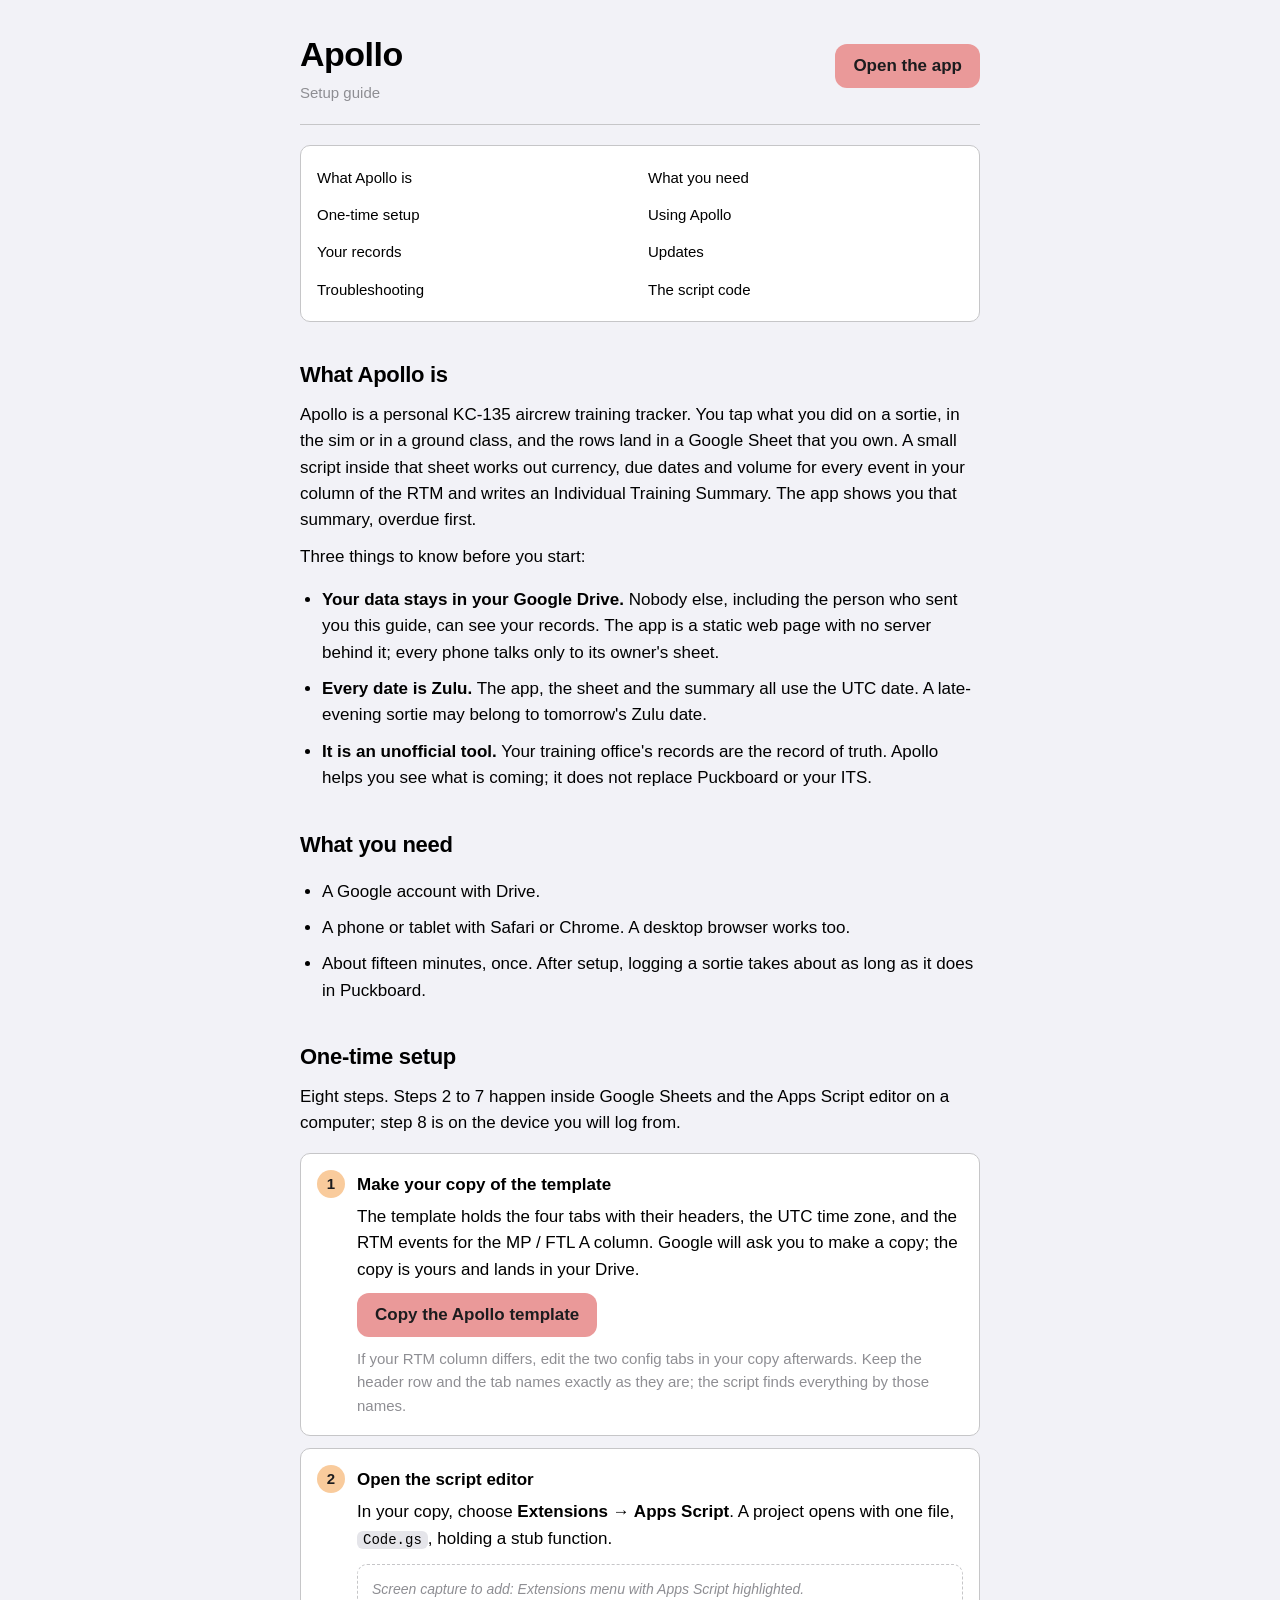
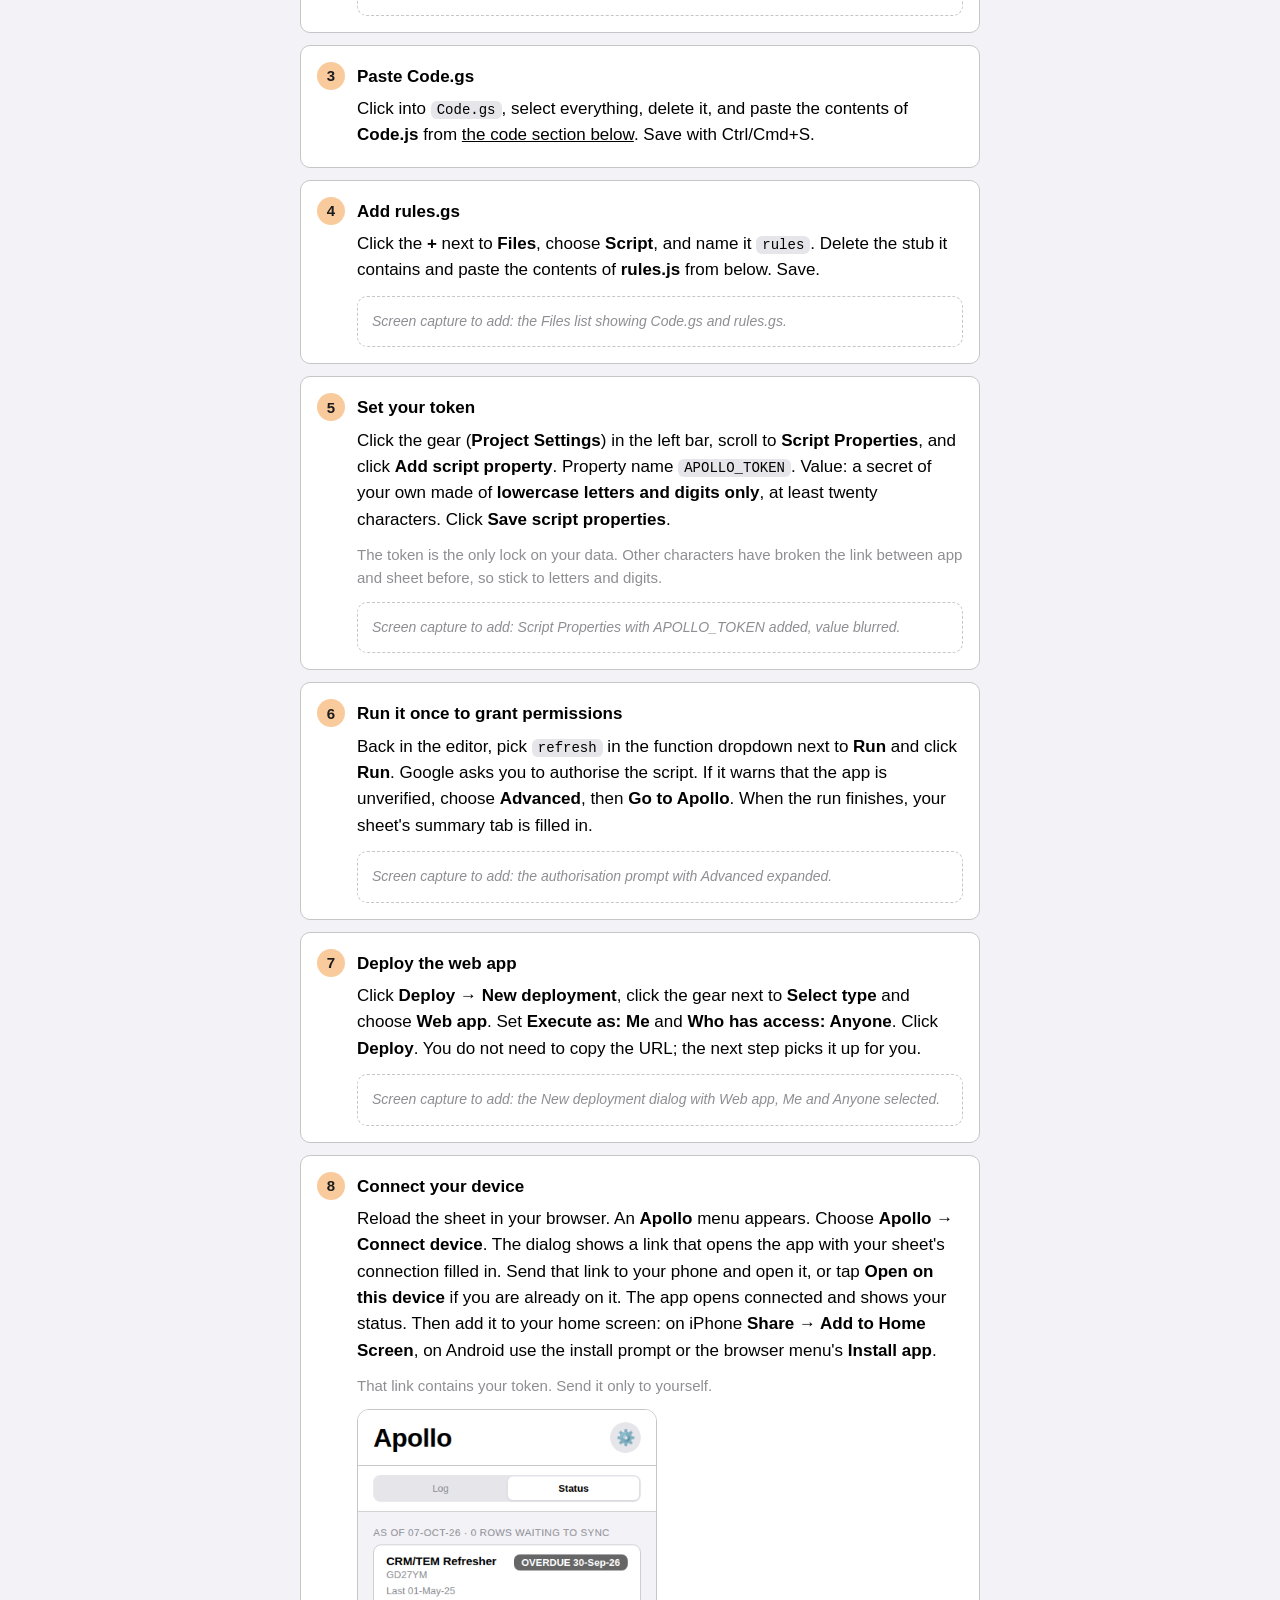
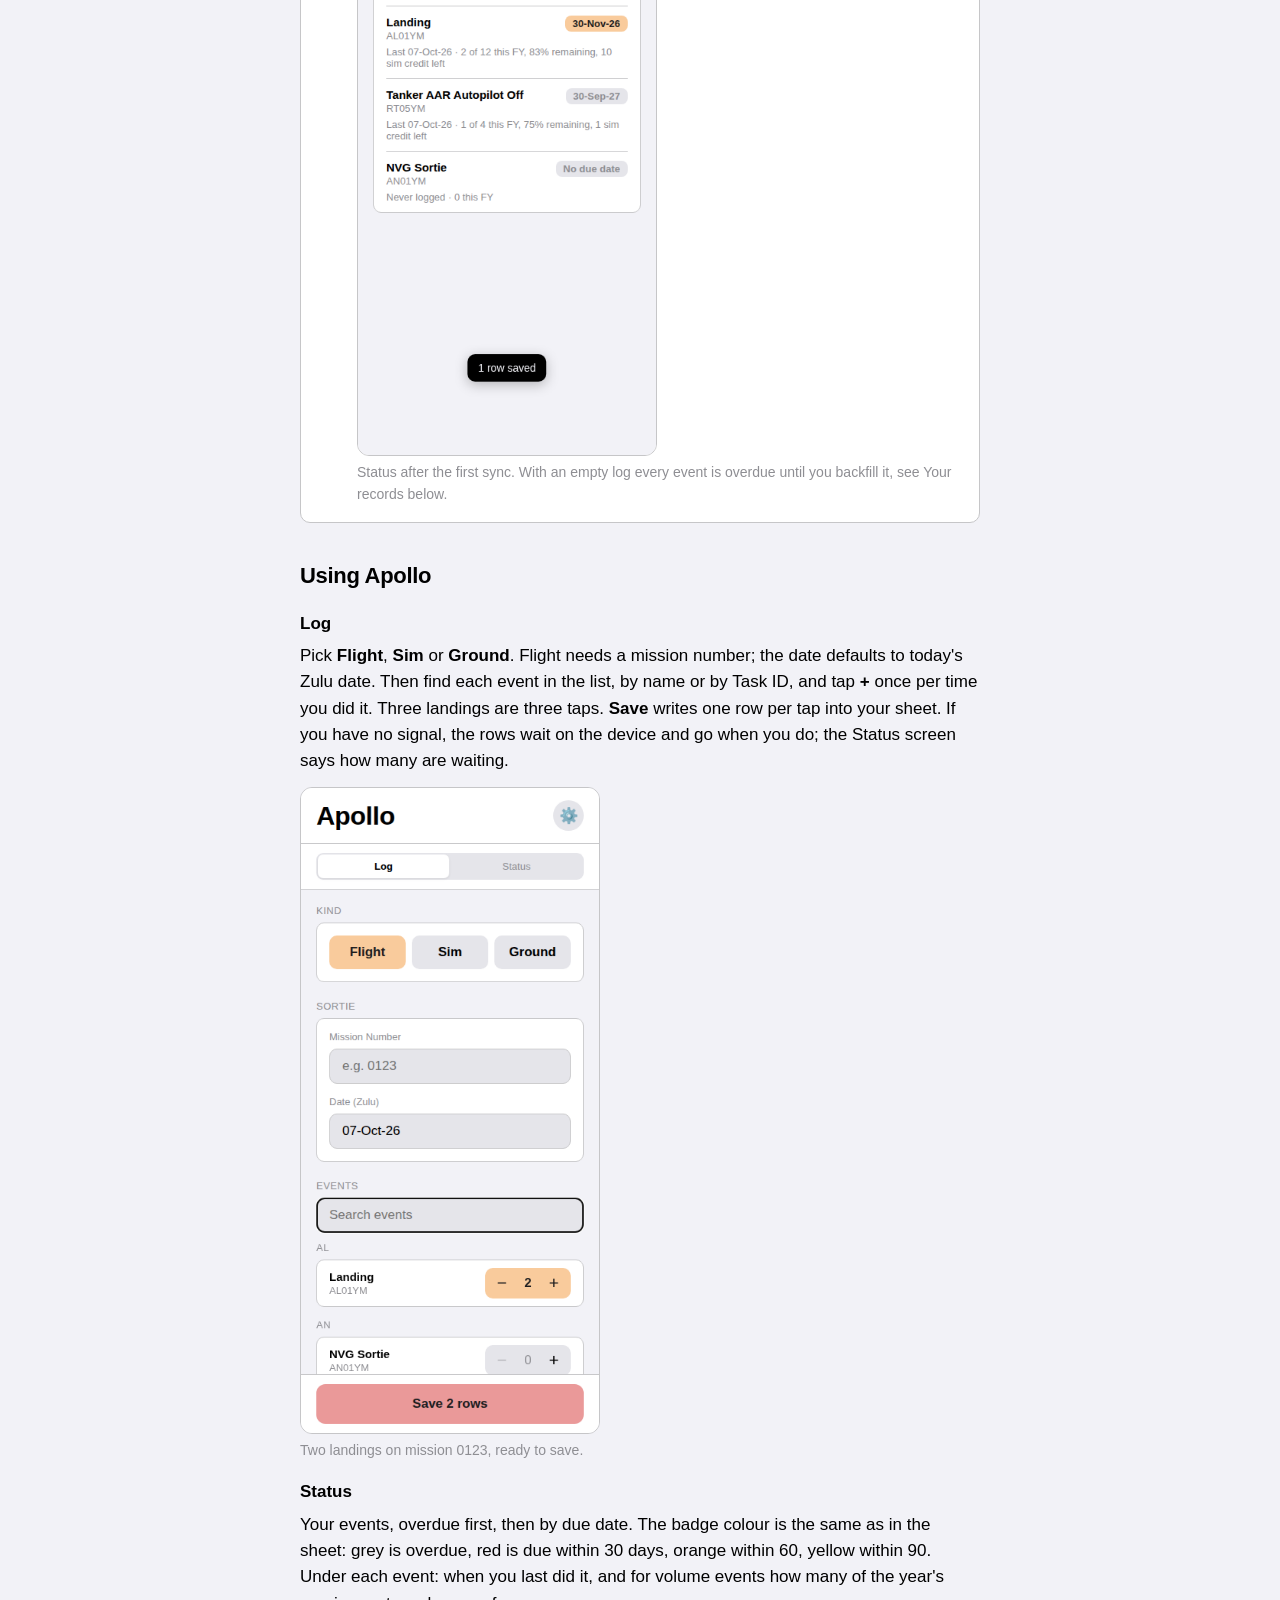
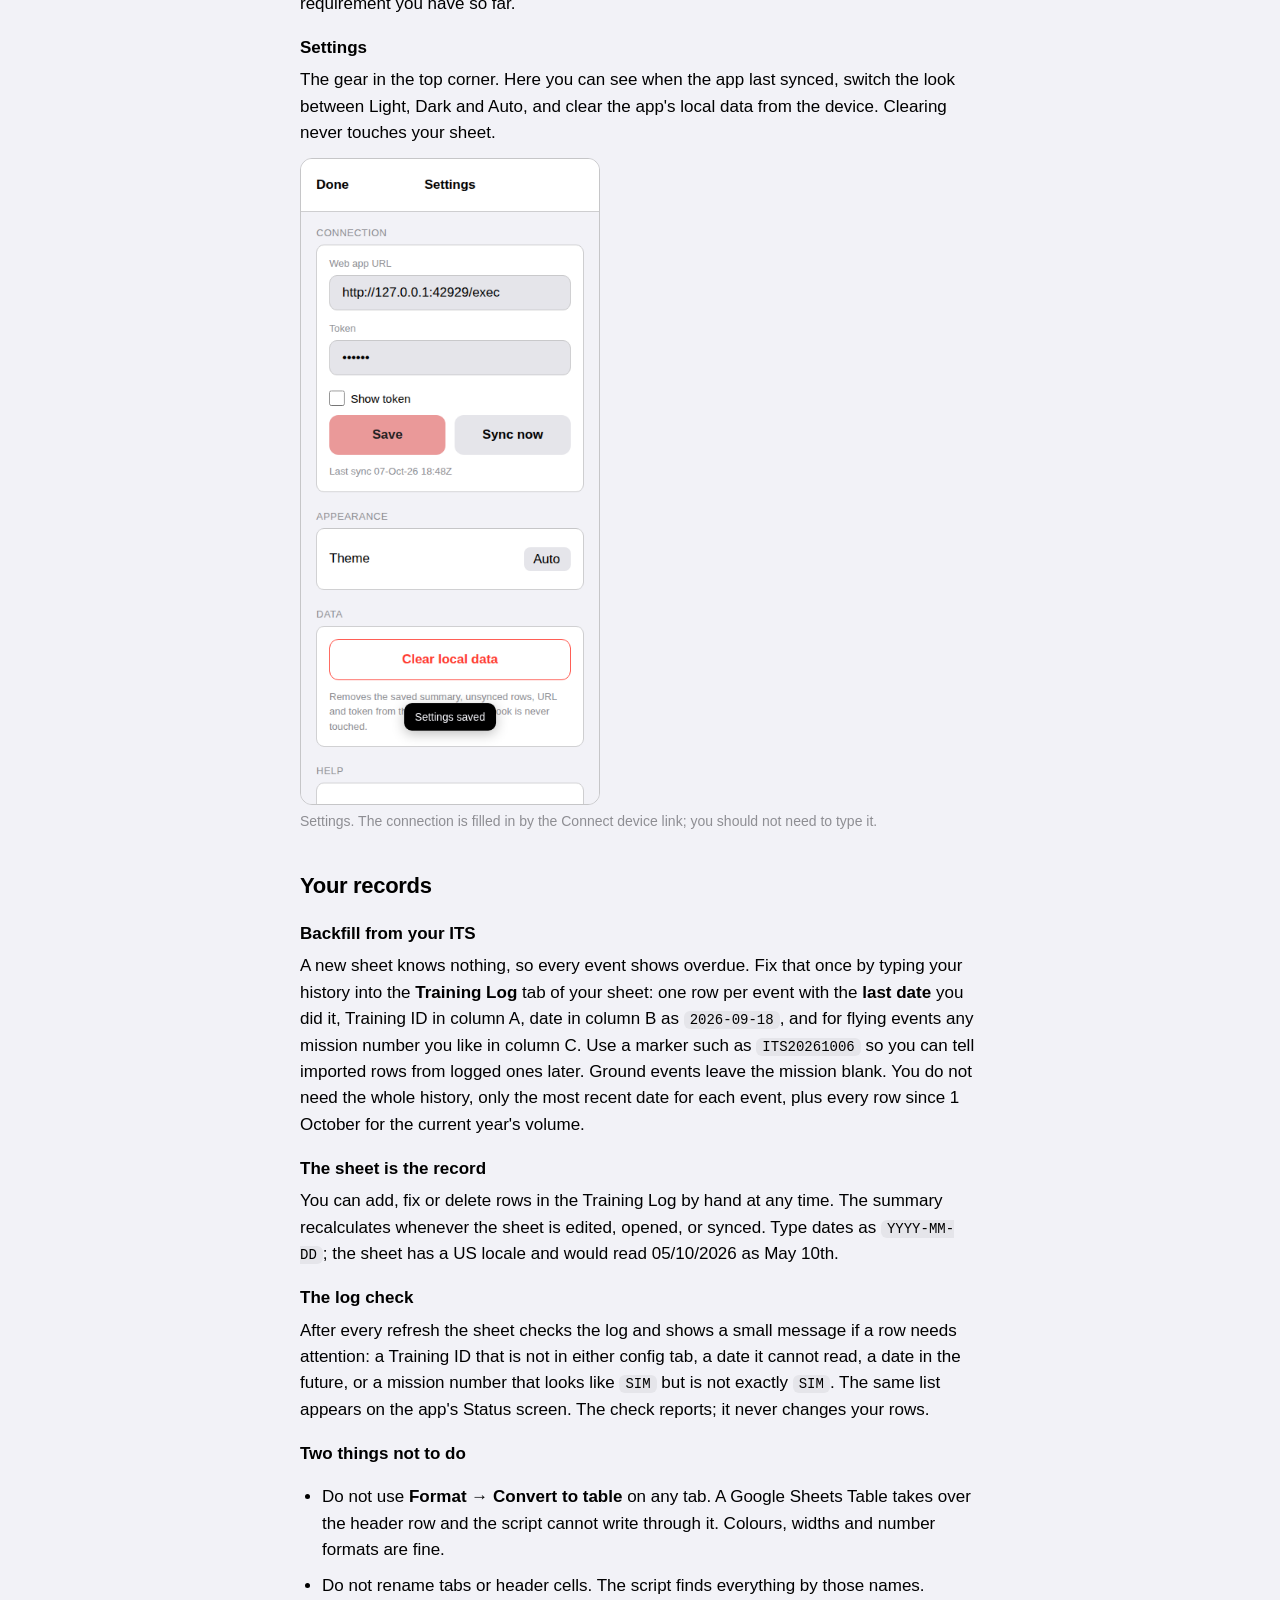
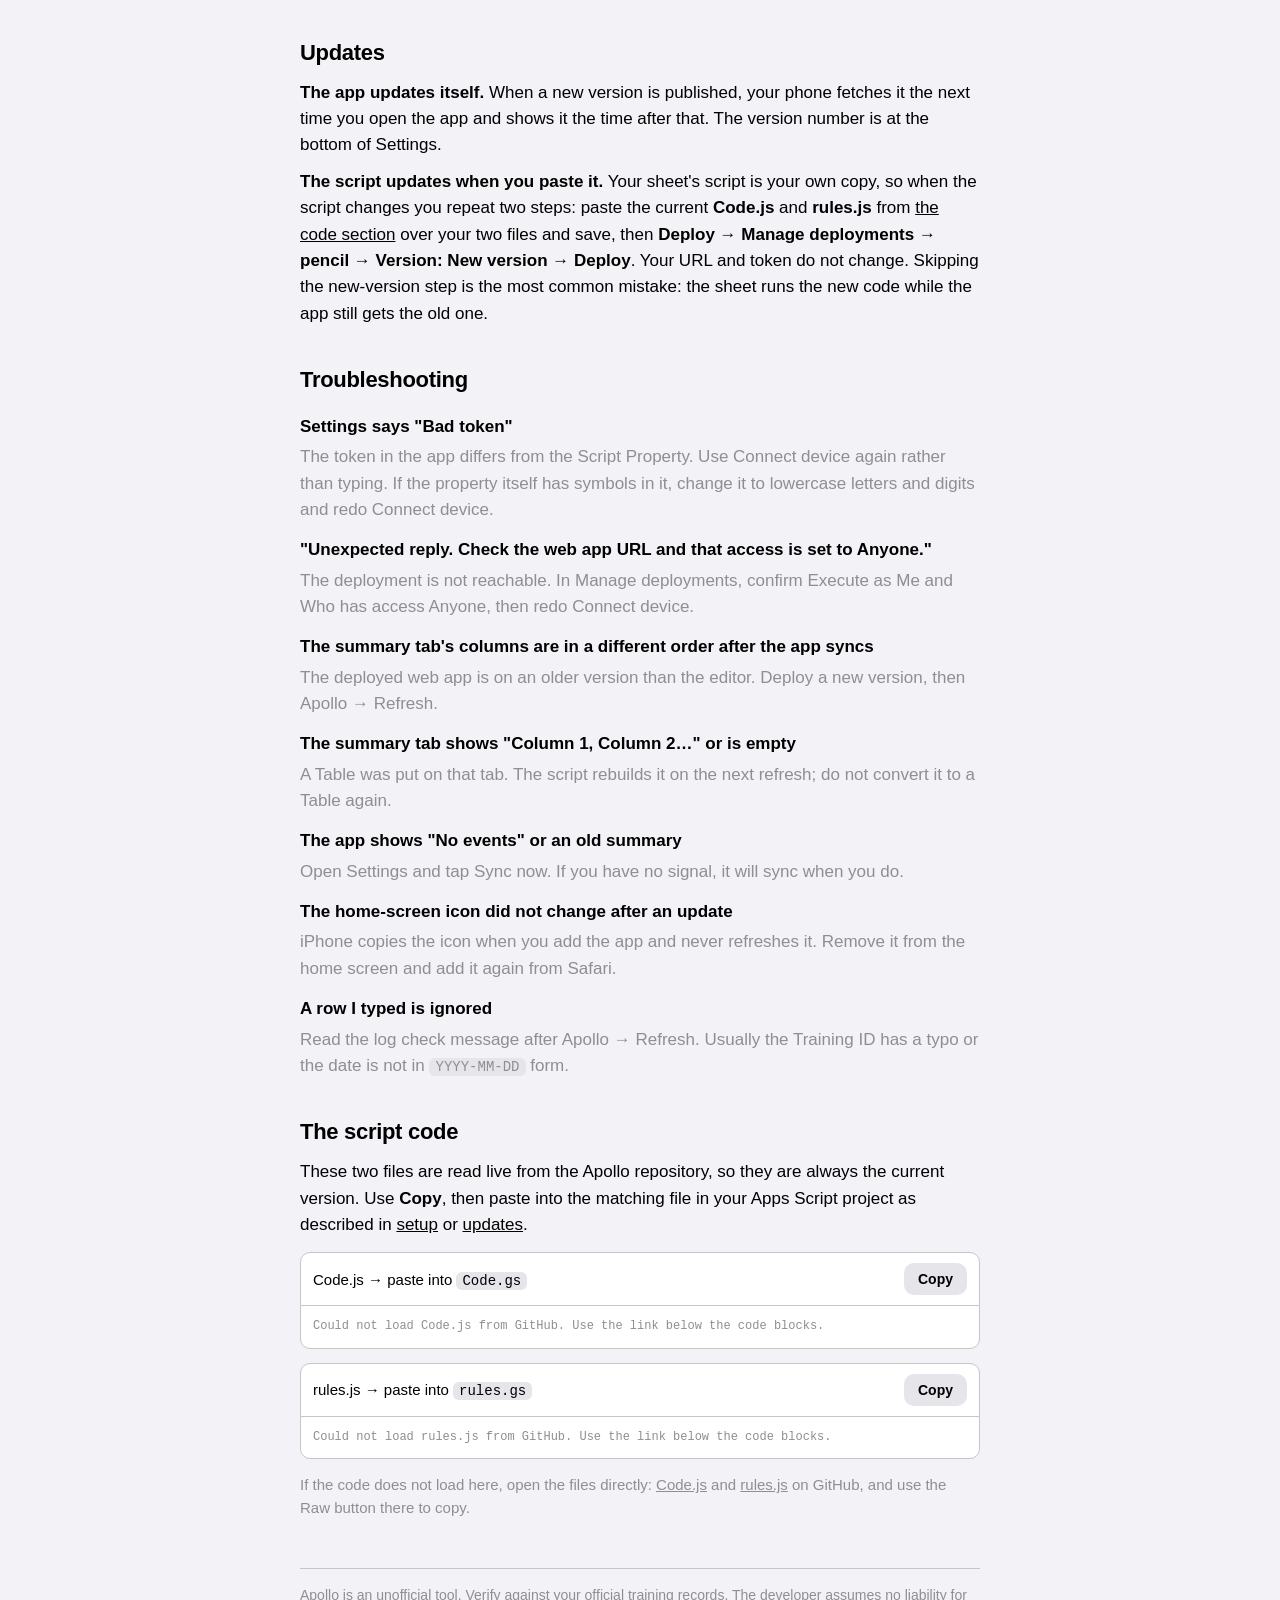
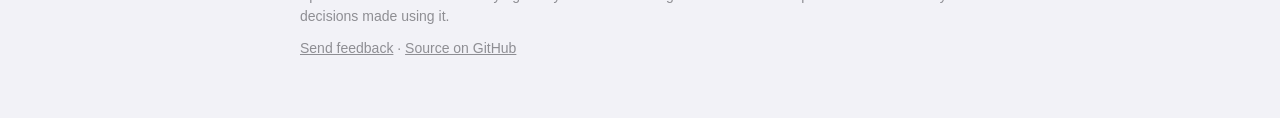
==== app/guide/index.html @ 7c903634 "Milestone 3: the setup guide, a script-free template, Connect device Sharing Apollo is one link: the" ====
<!doctype html>
<html lang="en">
<head>
<meta charset="utf-8">
<meta name="viewport" content="width=device-width, initial-scale=1, viewport-fit=cover">
<title>Apollo setup guide</title>
<meta name="theme-color" content="#ffffff">
<link rel="icon" href="../icon.svg" type="image/svg+xml">
<link rel="stylesheet" href="guide.css">
</head>
<body>
<div class="page">

<header class="top">
  <div>
    <h1>Apollo</h1>
    <p class="sub">Setup guide</p>
  </div>
  <a class="btn primary" href="../">Open the app</a>
</header>

<nav class="toc card" aria-label="Contents">
  <a href="#what">What Apollo is</a>
  <a href="#need">What you need</a>
  <a href="#setup">One-time setup</a>
  <a href="#use">Using Apollo</a>
  <a href="#records">Your records</a>
  <a href="#updates">Updates</a>
  <a href="#trouble">Troubleshooting</a>
  <a href="#code">The script code</a>
</nav>

<section id="what">
  <h2>What Apollo is</h2>
  <p>Apollo is a personal KC-135 aircrew training tracker. You tap what you did on a sortie, in the sim or in a ground class, and the rows land in a Google Sheet that you own. A small script inside that sheet works out currency, due dates and volume for every event in your column of the RTM and writes an Individual Training Summary. The app shows you that summary, overdue first.</p>
  <p>Three things to know before you start:</p>
  <ul>
    <li><b>Your data stays in your Google Drive.</b> Nobody else, including the person who sent you this guide, can see your records. The app is a static web page with no server behind it; every phone talks only to its owner's sheet.</li>
    <li><b>Every date is Zulu.</b> The app, the sheet and the summary all use the UTC date. A late-evening sortie may belong to tomorrow's Zulu date.</li>
    <li><b>It is an unofficial tool.</b> Your training office's records are the record of truth. Apollo helps you see what is coming; it does not replace Puckboard or your ITS.</li>
  </ul>
</section>

<section id="need">
  <h2>What you need</h2>
  <ul>
    <li>A Google account with Drive.</li>
    <li>A phone or tablet with Safari or Chrome. A desktop browser works too.</li>
    <li>About fifteen minutes, once. After setup, logging a sortie takes about as long as it does in Puckboard.</li>
  </ul>
</section>

<section id="setup">
  <h2>One-time setup</h2>
  <p>Eight steps. Steps 2 to 7 happen inside Google Sheets and the Apps Script editor on a computer; step 8 is on the device you will log from.</p>

  <ol class="steps">
    <li>
      <h3>Make your copy of the template</h3>
      <p>The template holds the four tabs with their headers, the UTC time zone, and the RTM events for the MP / FTL A column. Google will ask you to make a copy; the copy is yours and lands in your Drive.</p>
      <p><a class="btn primary" id="template-link" href="#" target="_blank" rel="noopener">Copy the Apollo template</a></p>
      <p class="note">If your RTM column differs, edit the two config tabs in your copy afterwards. Keep the header row and the tab names exactly as they are; the script finds everything by those names.</p>
    </li>
    <li>
      <h3>Open the script editor</h3>
      <p>In your copy, choose <b>Extensions → Apps Script</b>. A project opens with one file, <code>Code.gs</code>, holding a stub function.</p>
      <figure class="capture">Screen capture to add: Extensions menu with Apps Script highlighted.</figure>
    </li>
    <li>
      <h3>Paste Code.gs</h3>
      <p>Click into <code>Code.gs</code>, select everything, delete it, and paste the contents of <b>Code.js</b> from <a href="#code">the code section below</a>. Save with Ctrl/Cmd+S.</p>
    </li>
    <li>
      <h3>Add rules.gs</h3>
      <p>Click the <b>+</b> next to <b>Files</b>, choose <b>Script</b>, and name it <code>rules</code>. Delete the stub it contains and paste the contents of <b>rules.js</b> from below. Save.</p>
      <figure class="capture">Screen capture to add: the Files list showing Code.gs and rules.gs.</figure>
    </li>
    <li>
      <h3>Set your token</h3>
      <p>Click the gear (<b>Project Settings</b>) in the left bar, scroll to <b>Script Properties</b>, and click <b>Add script property</b>. Property name <code>APOLLO_TOKEN</code>. Value: a secret of your own made of <b>lowercase letters and digits only</b>, at least twenty characters. Click <b>Save script properties</b>.</p>
      <p class="note">The token is the only lock on your data. Other characters have broken the link between app and sheet before, so stick to letters and digits.</p>
      <figure class="capture">Screen capture to add: Script Properties with APOLLO_TOKEN added, value blurred.</figure>
    </li>
    <li>
      <h3>Run it once to grant permissions</h3>
      <p>Back in the editor, pick <code>refresh</code> in the function dropdown next to <b>Run</b> and click <b>Run</b>. Google asks you to authorise the script. If it warns that the app is unverified, choose <b>Advanced</b>, then <b>Go to Apollo</b>. When the run finishes, your sheet's summary tab is filled in.</p>
      <figure class="capture">Screen capture to add: the authorisation prompt with Advanced expanded.</figure>
    </li>
    <li>
      <h3>Deploy the web app</h3>
      <p>Click <b>Deploy → New deployment</b>, click the gear next to <b>Select type</b> and choose <b>Web app</b>. Set <b>Execute as: Me</b> and <b>Who has access: Anyone</b>. Click <b>Deploy</b>. You do not need to copy the URL; the next step picks it up for you.</p>
      <figure class="capture">Screen capture to add: the New deployment dialog with Web app, Me and Anyone selected.</figure>
    </li>
    <li>
      <h3>Connect your device</h3>
      <p>Reload the sheet in your browser. An <b>Apollo</b> menu appears. Choose <b>Apollo → Connect device</b>. The dialog shows a link that opens the app with your sheet's connection filled in. Send that link to your phone and open it, or tap <b>Open on this device</b> if you are already on it. The app opens connected and shows your status. Then add it to your home screen: on iPhone <b>Share → Add to Home Screen</b>, on Android use the install prompt or the browser menu's <b>Install app</b>.</p>
      <p class="note">That link contains your token. Send it only to yourself.</p>
      <figure><img src="img/status.png" alt="The Status screen after the first sync" loading="lazy"><figcaption>Status after the first sync. With an empty log every event is overdue until you backfill it, see Your records below.</figcaption></figure>
    </li>
  </ol>
</section>

<section id="use">
  <h2>Using Apollo</h2>
  <h3>Log</h3>
  <p>Pick <b>Flight</b>, <b>Sim</b> or <b>Ground</b>. Flight needs a mission number; the date defaults to today's Zulu date. Then find each event in the list, by name or by Task ID, and tap <b>+</b> once per time you did it. Three landings are three taps. <b>Save</b> writes one row per tap into your sheet. If you have no signal, the rows wait on the device and go when you do; the Status screen says how many are waiting.</p>
  <figure><img src="img/log.png" alt="The Log screen with two landings tapped" loading="lazy"><figcaption>Two landings on mission 0123, ready to save.</figcaption></figure>
  <h3>Status</h3>
  <p>Your events, overdue first, then by due date. The badge colour is the same as in the sheet: grey is overdue, red is due within 30 days, orange within 60, yellow within 90. Under each event: when you last did it, and for volume events how many of the year's requirement you have so far.</p>
  <h3>Settings</h3>
  <p>The gear in the top corner. Here you can see when the app last synced, switch the look between Light, Dark and Auto, and clear the app's local data from the device. Clearing never touches your sheet.</p>
  <figure><img src="img/settings.png" alt="The Settings screen" loading="lazy"><figcaption>Settings. The connection is filled in by the Connect device link; you should not need to type it.</figcaption></figure>
</section>

<section id="records">
  <h2>Your records</h2>
  <h3>Backfill from your ITS</h3>
  <p>A new sheet knows nothing, so every event shows overdue. Fix that once by typing your history into the <b>Training Log</b> tab of your sheet: one row per event with the <b>last date</b> you did it, Training ID in column A, date in column B as <code>2026-09-18</code>, and for flying events any mission number you like in column C. Use a marker such as <code>ITS20261006</code> so you can tell imported rows from logged ones later. Ground events leave the mission blank. You do not need the whole history, only the most recent date for each event, plus every row since 1 October for the current year's volume.</p>
  <h3>The sheet is the record</h3>
  <p>You can add, fix or delete rows in the Training Log by hand at any time. The summary recalculates whenever the sheet is edited, opened, or synced. Type dates as <code>YYYY-MM-DD</code>; the sheet has a US locale and would read 05/10/2026 as May 10th.</p>
  <h3>The log check</h3>
  <p>After every refresh the sheet checks the log and shows a small message if a row needs attention: a Training ID that is not in either config tab, a date it cannot read, a date in the future, or a mission number that looks like <code>SIM</code> but is not exactly <code>SIM</code>. The same list appears on the app's Status screen. The check reports; it never changes your rows.</p>
  <h3>Two things not to do</h3>
  <ul>
    <li>Do not use <b>Format → Convert to table</b> on any tab. A Google Sheets Table takes over the header row and the script cannot write through it. Colours, widths and number formats are fine.</li>
    <li>Do not rename tabs or header cells. The script finds everything by those names.</li>
  </ul>
</section>

<section id="updates">
  <h2>Updates</h2>
  <p><b>The app updates itself.</b> When a new version is published, your phone fetches it the next time you open the app and shows it the time after that. The version number is at the bottom of Settings.</p>
  <p><b>The script updates when you paste it.</b> Your sheet's script is your own copy, so when the script changes you repeat two steps: paste the current <b>Code.js</b> and <b>rules.js</b> from <a href="#code">the code section</a> over your two files and save, then <b>Deploy → Manage deployments → pencil → Version: New version → Deploy</b>. Your URL and token do not change. Skipping the new-version step is the most common mistake: the sheet runs the new code while the app still gets the old one.</p>
</section>

<section id="trouble">
  <h2>Troubleshooting</h2>
  <dl class="trouble">
    <dt>Settings says "Bad token"</dt><dd>The token in the app differs from the Script Property. Use Connect device again rather than typing. If the property itself has symbols in it, change it to lowercase letters and digits and redo Connect device.</dd>
    <dt>"Unexpected reply. Check the web app URL and that access is set to Anyone."</dt><dd>The deployment is not reachable. In Manage deployments, confirm Execute as Me and Who has access Anyone, then redo Connect device.</dd>
    <dt>The summary tab's columns are in a different order after the app syncs</dt><dd>The deployed web app is on an older version than the editor. Deploy a new version, then Apollo → Refresh.</dd>
    <dt>The summary tab shows "Column 1, Column 2…" or is empty</dt><dd>A Table was put on that tab. The script rebuilds it on the next refresh; do not convert it to a Table again.</dd>
    <dt>The app shows "No events" or an old summary</dt><dd>Open Settings and tap Sync now. If you have no signal, it will sync when you do.</dd>
    <dt>The home-screen icon did not change after an update</dt><dd>iPhone copies the icon when you add the app and never refreshes it. Remove it from the home screen and add it again from Safari.</dd>
    <dt>A row I typed is ignored</dt><dd>Read the log check message after Apollo → Refresh. Usually the Training ID has a typo or the date is not in <code>YYYY-MM-DD</code> form.</dd>
  </dl>
</section>

<section id="code">
  <h2>The script code</h2>
  <p>These two files are read live from the Apollo repository, so they are always the current version. Use <b>Copy</b>, then paste into the matching file in your Apps Script project as described in <a href="#setup">setup</a> or <a href="#updates">updates</a>.</p>
  <div class="codeblock">
    <div class="codehead"><span>Code.js → paste into <code>Code.gs</code></span><button type="button" class="btn small" data-copy="code-js">Copy</button></div>
    <pre><code id="code-js" class="loading">Loading from GitHub…</code></pre>
  </div>
  <div class="codeblock">
    <div class="codehead"><span>rules.js → paste into <code>rules.gs</code></span><button type="button" class="btn small" data-copy="rules-js">Copy</button></div>
    <pre><code id="rules-js" class="loading">Loading from GitHub…</code></pre>
  </div>
  <p class="note">If the code does not load here, open the files directly: <a id="raw-code" href="https://github.com/135crewdog/apollo/blob/main/apps-script/Code.js" target="_blank" rel="noopener">Code.js</a> and <a id="raw-rules" href="https://github.com/135crewdog/apollo/blob/main/apps-script/rules.js" target="_blank" rel="noopener">rules.js</a> on GitHub, and use the Raw button there to copy.</p>
</section>

<footer>
  <p>Apollo is an unofficial tool. Verify against your official training records. The developer assumes no liability for decisions made using it.</p>
  <p><a href="mailto:135crewdog.github@gmail.com?subject=Apollo%20Feedback">Send feedback</a> · <a href="https://github.com/135crewdog/apollo" target="_blank" rel="noopener">Source on GitHub</a></p>
</footer>

</div>
<script src="guide.js"></script>
</body>
</html>
---- app/guide/guide.css ----
/* The guide shares Apollo's tokens; it is a reading page, so the column is wider than the app's. */
:root {
  --bg: #f2f2f7; --elev: #ffffff; --border: #c6c6c8; --text: #000000; --text2: #8e8e93; --fill: #e5e5ea;
  --red: #ea9999; --orange: #f9cb9c; --yellow: #fff2cc; --grey: #666666; --on-accent: #1c1c1e;
  color-scheme: light dark;
}
@media (prefers-color-scheme: dark) {
  :root { --bg: #000000; --elev: #1c1c1e; --border: #38383a; --text: #ffffff; --text2: #98989d; --fill: #48484a; }
}
* { box-sizing: border-box; }
body { margin: 0; font: 17px/1.55 -apple-system, BlinkMacSystemFont, "SF Pro Display", "Helvetica Neue", sans-serif; -webkit-font-smoothing: antialiased; background: var(--bg); color: var(--text); }
.page { max-width: 720px; margin: 0 auto; padding: 16px 20px 48px; }
.top { display: flex; align-items: center; justify-content: space-between; gap: 16px; padding: 12px 0 20px; border-bottom: 1px solid var(--border); margin-bottom: 20px; }
h1 { font-size: 34px; font-weight: 700; letter-spacing: -0.5px; margin: 0; }
.sub { margin: 0; color: var(--text2); font-size: 15px; }
h2 { font-size: 22px; font-weight: 700; margin: 36px 0 10px; letter-spacing: -0.3px; }
h3 { font-size: 17px; font-weight: 600; margin: 18px 0 6px; }
p, li { margin: 0 0 10px; }
ul { padding-left: 22px; }
a { color: inherit; }
code { font: 14px/1.4 "SF Mono", Menlo, Consolas, monospace; background: var(--fill); padding: 1px 6px; border-radius: 6px; }
.note { color: var(--text2); font-size: 15px; }
.card { background: var(--elev); border: 1px solid var(--border); border-radius: 10px; padding: 16px; }
.toc { display: grid; grid-template-columns: 1fr 1fr; gap: 6px 16px; font-size: 15px; }
.toc a { text-decoration: none; padding: 4px 0; }
.btn { display: inline-block; font: 600 17px -apple-system, BlinkMacSystemFont, "SF Pro Display", "Helvetica Neue", sans-serif; padding: 12px 18px; border-radius: 12px; border: none; text-decoration: none; cursor: pointer; background: var(--fill); color: var(--text); }
.btn.primary { background: var(--red); color: var(--on-accent); }
.btn.small { font-size: 14px; padding: 8px 14px; border-radius: 10px; }
ol.steps { list-style: none; counter-reset: step; padding: 0; margin: 16px 0; }
ol.steps > li { counter-increment: step; position: relative; padding: 16px 16px 8px 56px; background: var(--elev); border: 1px solid var(--border); border-radius: 10px; margin-bottom: 12px; }
ol.steps > li::before { content: counter(step); position: absolute; left: 16px; top: 16px; width: 28px; height: 28px; border-radius: 14px; background: var(--orange); color: var(--on-accent); font-weight: 700; display: flex; align-items: center; justify-content: center; font-size: 15px; }
ol.steps h3 { margin-top: 2px; }
figure { margin: 12px 0 8px; }
figure img { display: block; max-width: 100%; width: 300px; border: 1px solid var(--border); border-radius: 12px; }
figcaption { font-size: 14px; color: var(--text2); margin-top: 6px; }
figure.capture { border: 1px dashed var(--border); border-radius: 10px; padding: 14px; color: var(--text2); font-size: 14px; font-style: italic; }
dl.trouble dt { font-weight: 600; margin-top: 14px; }
dl.trouble dd { margin: 4px 0 0; color: var(--text2); }
.codeblock { background: var(--elev); border: 1px solid var(--border); border-radius: 10px; margin: 14px 0; overflow: hidden; }
.codehead { display: flex; align-items: center; justify-content: space-between; gap: 12px; padding: 10px 12px; border-bottom: 1px solid var(--border); font-size: 15px; }
.codeblock pre { margin: 0; padding: 12px; max-height: 320px; overflow: auto; font: 12px/1.45 "SF Mono", Menlo, Consolas, monospace; }
.codeblock pre code { background: none; padding: 0; font: inherit; white-space: pre; }
code.loading { color: var(--text2); font-style: italic; }
footer { margin-top: 48px; padding-top: 16px; border-top: 1px solid var(--border); color: var(--text2); font-size: 14px; }
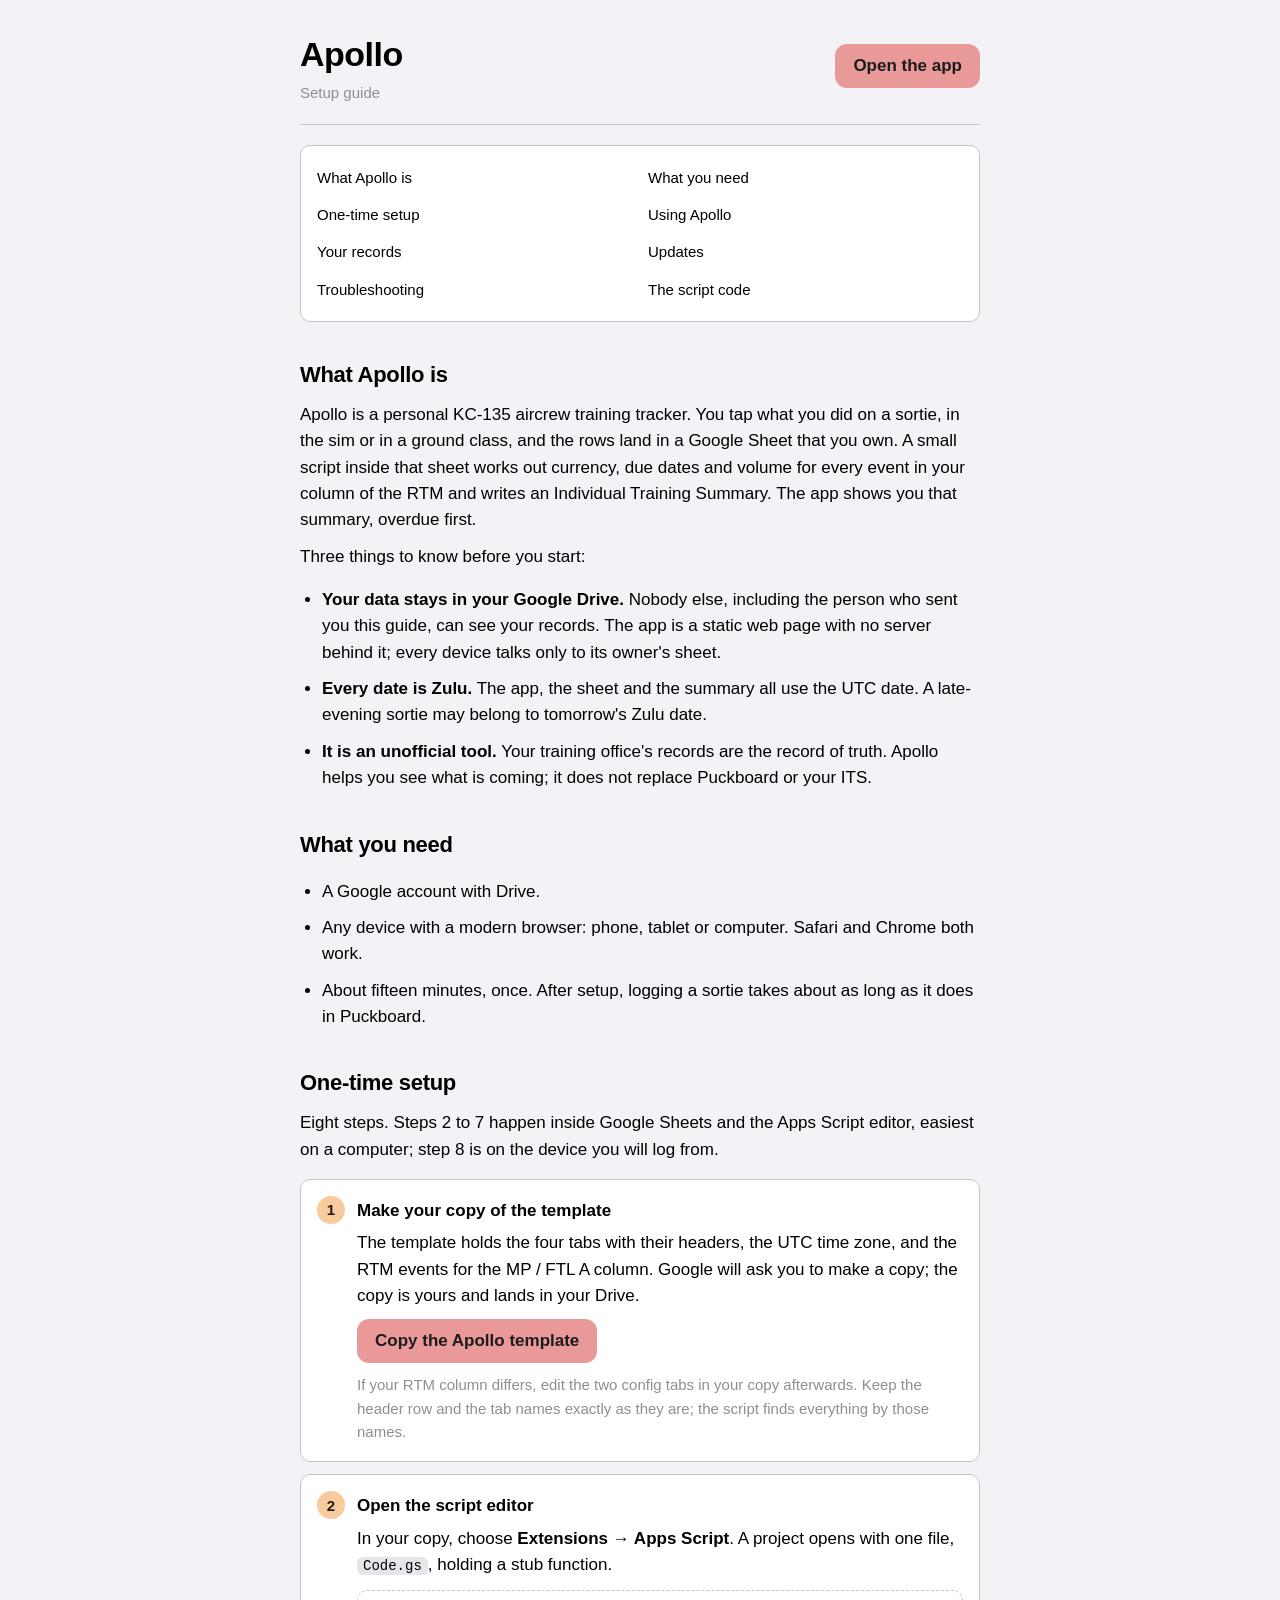
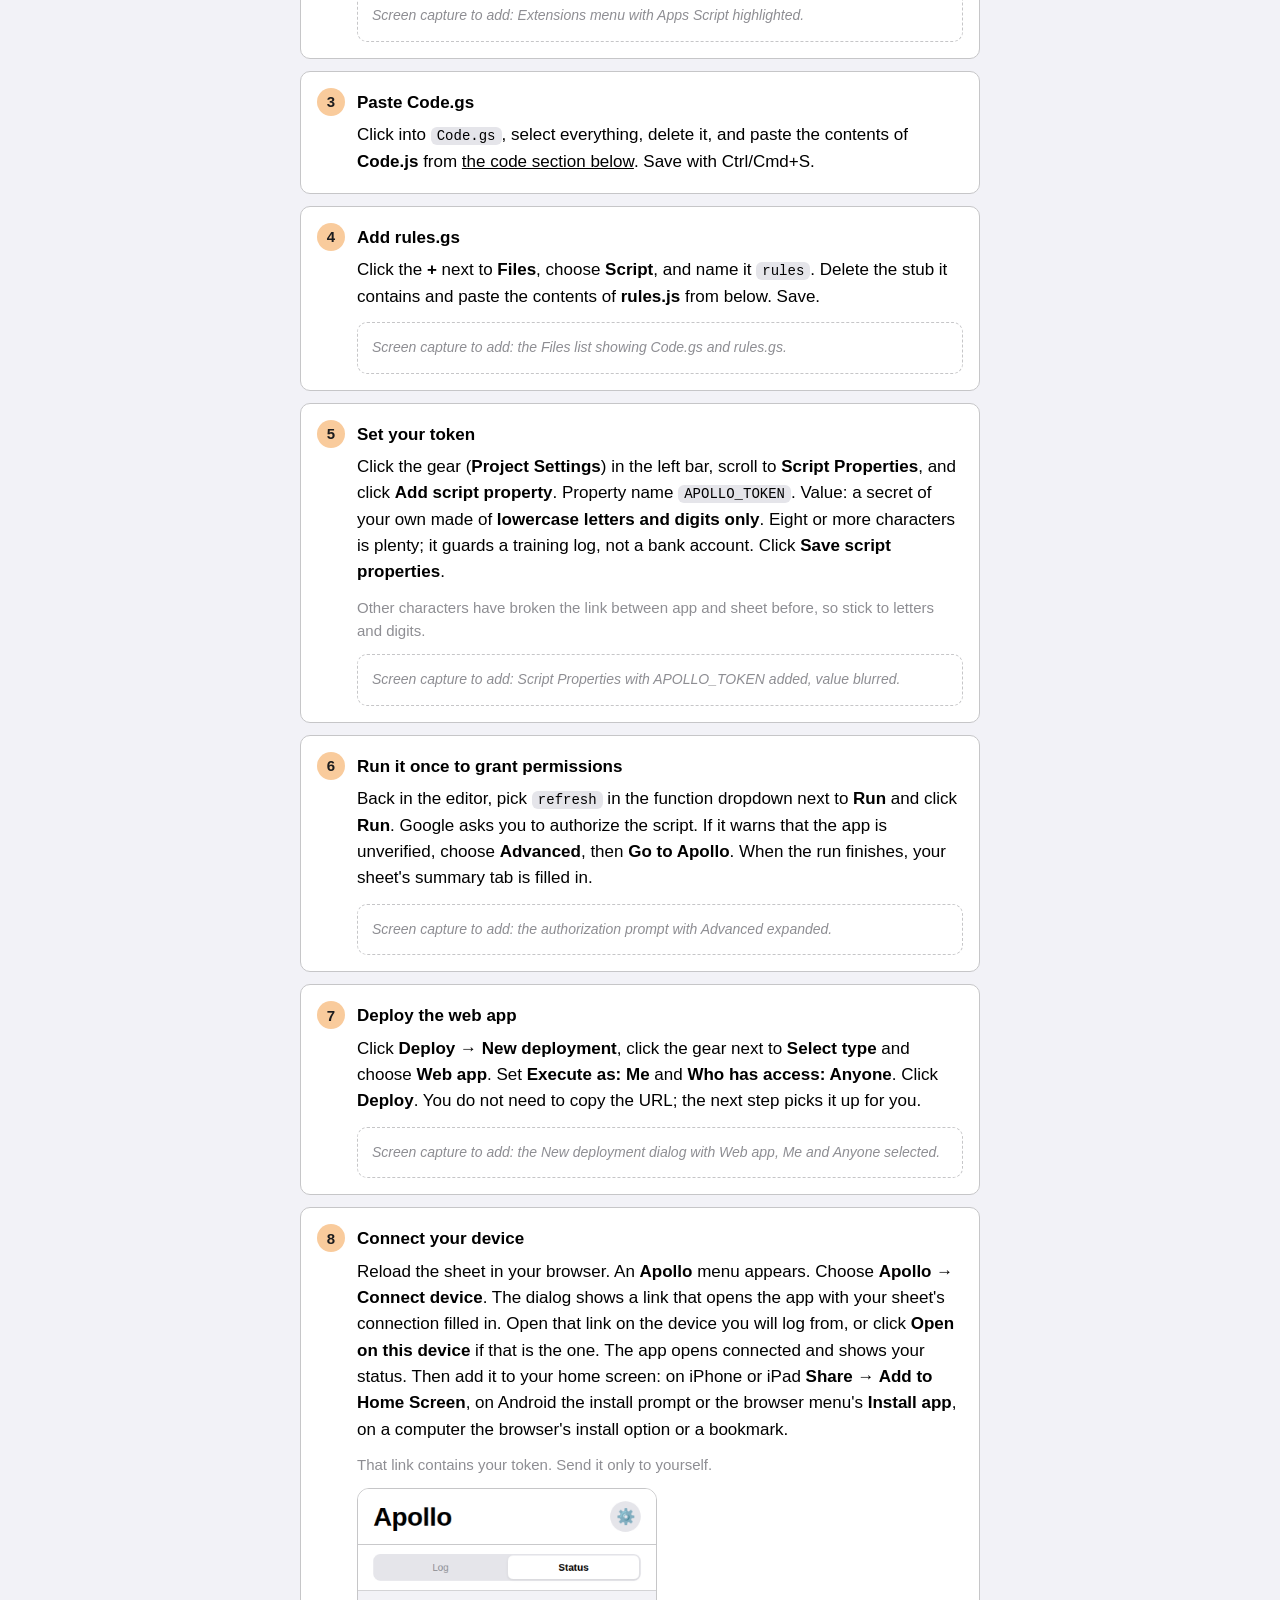
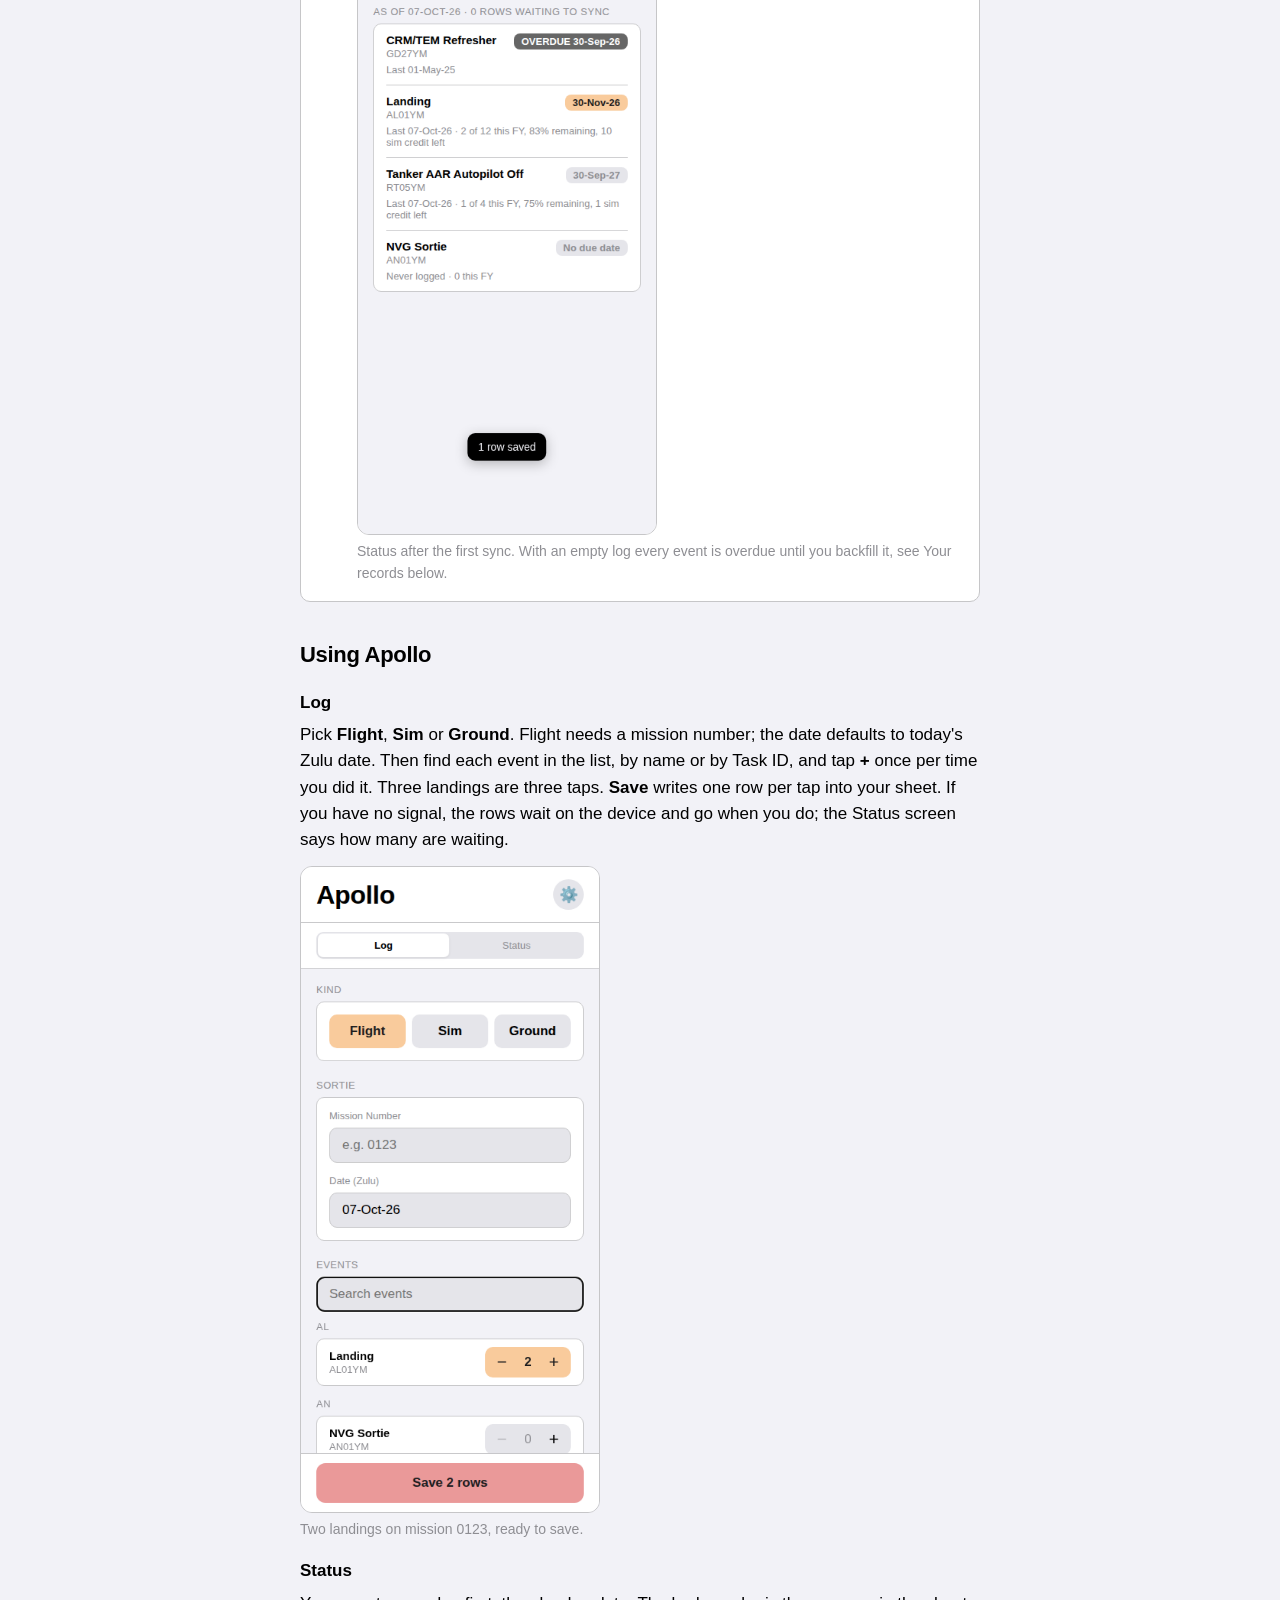
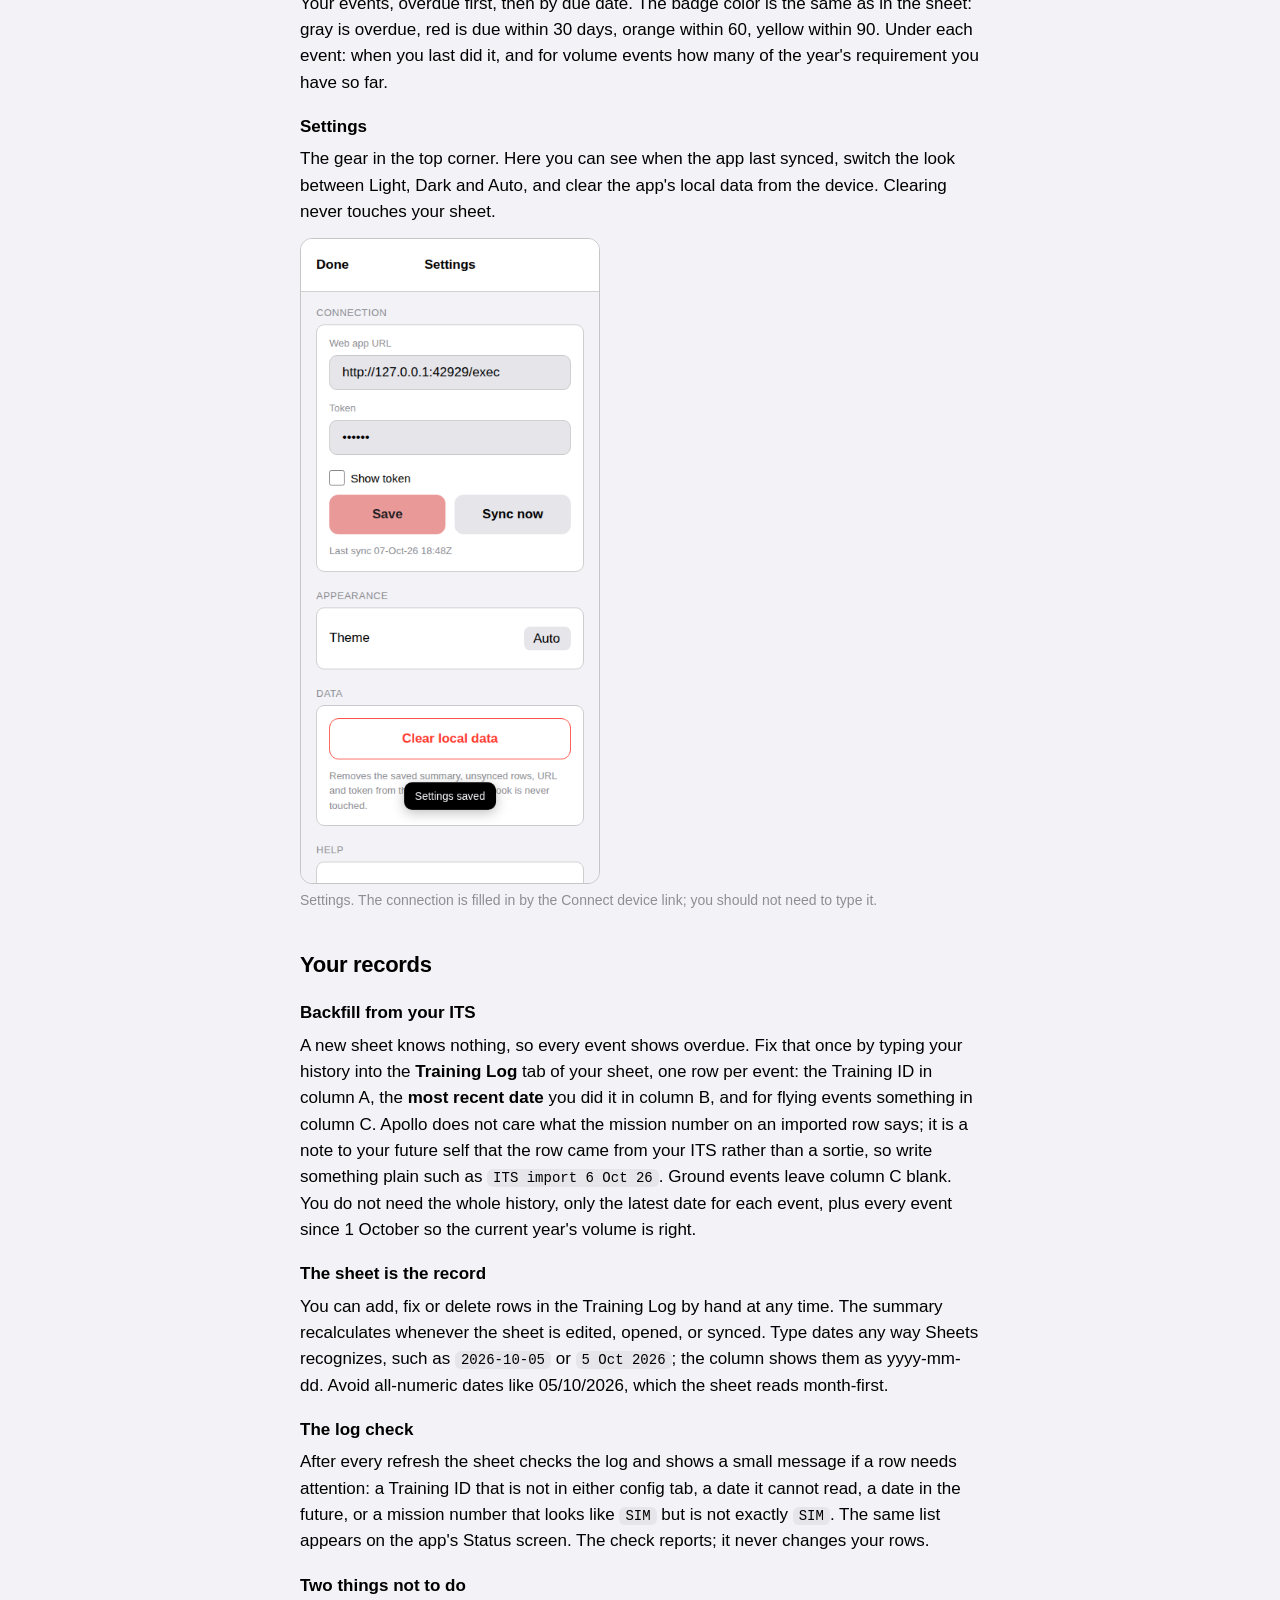
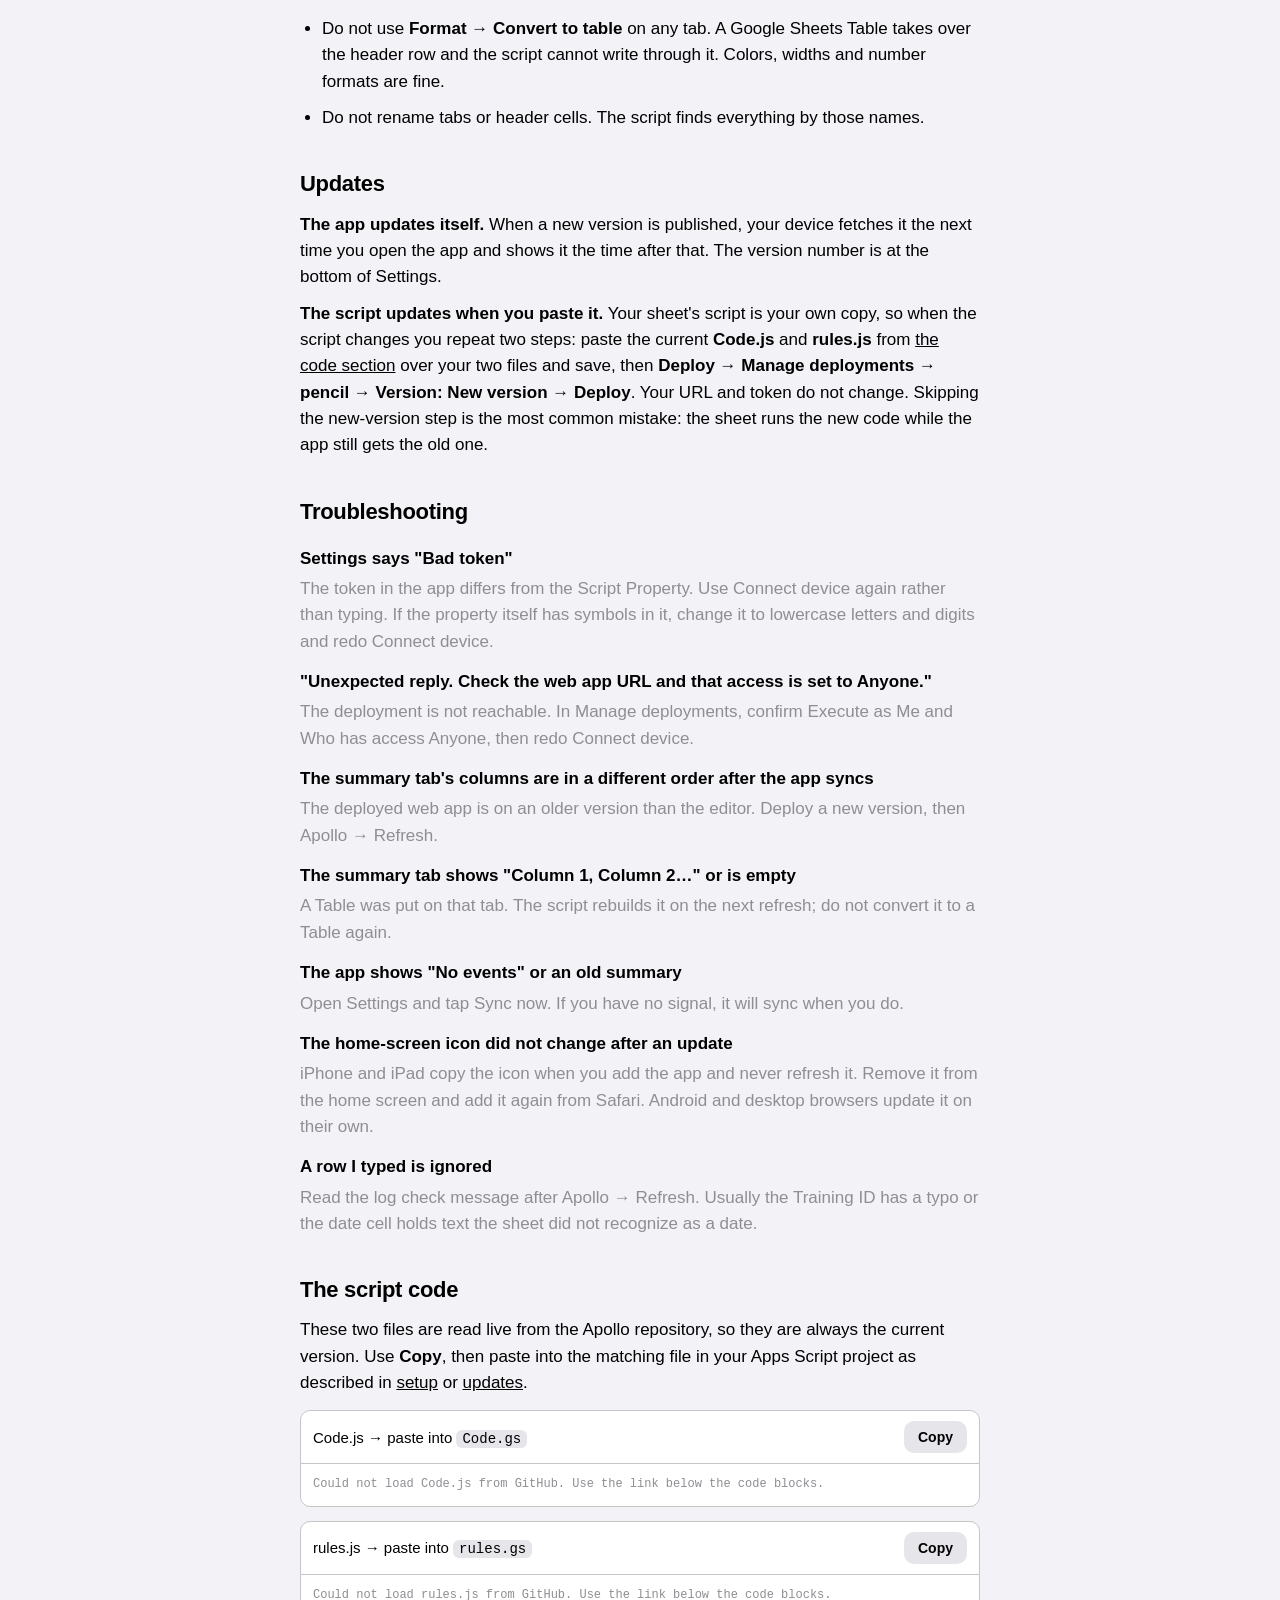
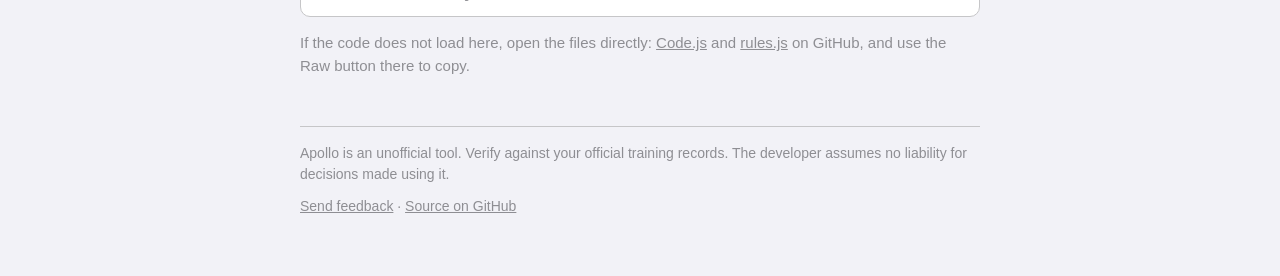
==== commit 76a5fe14: "Proofread: device-neutral wording, American spelling, clearer backfill and date advice Phone-specifi" ====
--- a/app/guide/index.html
+++ b/app/guide/index.html
@@ -35,7 +35,7 @@
   <p>Apollo is a personal KC-135 aircrew training tracker. You tap what you did on a sortie, in the sim or in a ground class, and the rows land in a Google Sheet that you own. A small script inside that sheet works out currency, due dates and volume for every event in your column of the RTM and writes an Individual Training Summary. The app shows you that summary, overdue first.</p>
   <p>Three things to know before you start:</p>
   <ul>
-    <li><b>Your data stays in your Google Drive.</b> Nobody else, including the person who sent you this guide, can see your records. The app is a static web page with no server behind it; every phone talks only to its owner's sheet.</li>
+    <li><b>Your data stays in your Google Drive.</b> Nobody else, including the person who sent you this guide, can see your records. The app is a static web page with no server behind it; every device talks only to its owner's sheet.</li>
     <li><b>Every date is Zulu.</b> The app, the sheet and the summary all use the UTC date. A late-evening sortie may belong to tomorrow's Zulu date.</li>
     <li><b>It is an unofficial tool.</b> Your training office's records are the record of truth. Apollo helps you see what is coming; it does not replace Puckboard or your ITS.</li>
   </ul>
@@ -45,14 +45,14 @@
   <h2>What you need</h2>
   <ul>
     <li>A Google account with Drive.</li>
-    <li>A phone or tablet with Safari or Chrome. A desktop browser works too.</li>
+    <li>Any device with a modern browser: phone, tablet or computer. Safari and Chrome both work.</li>
     <li>About fifteen minutes, once. After setup, logging a sortie takes about as long as it does in Puckboard.</li>
   </ul>
 </section>
 
 <section id="setup">
   <h2>One-time setup</h2>
-  <p>Eight steps. Steps 2 to 7 happen inside Google Sheets and the Apps Script editor on a computer; step 8 is on the device you will log from.</p>
+  <p>Eight steps. Steps 2 to 7 happen inside Google Sheets and the Apps Script editor, easiest on a computer; step 8 is on the device you will log from.</p>
 
   <ol class="steps">
     <li>
@@ -77,14 +77,14 @@
     </li>
     <li>
       <h3>Set your token</h3>
-      <p>Click the gear (<b>Project Settings</b>) in the left bar, scroll to <b>Script Properties</b>, and click <b>Add script property</b>. Property name <code>APOLLO_TOKEN</code>. Value: a secret of your own made of <b>lowercase letters and digits only</b>, at least twenty characters. Click <b>Save script properties</b>.</p>
-      <p class="note">The token is the only lock on your data. Other characters have broken the link between app and sheet before, so stick to letters and digits.</p>
+      <p>Click the gear (<b>Project Settings</b>) in the left bar, scroll to <b>Script Properties</b>, and click <b>Add script property</b>. Property name <code>APOLLO_TOKEN</code>. Value: a secret of your own made of <b>lowercase letters and digits only</b>. Eight or more characters is plenty; it guards a training log, not a bank account. Click <b>Save script properties</b>.</p>
+      <p class="note">Other characters have broken the link between app and sheet before, so stick to letters and digits.</p>
       <figure class="capture">Screen capture to add: Script Properties with APOLLO_TOKEN added, value blurred.</figure>
     </li>
     <li>
       <h3>Run it once to grant permissions</h3>
-      <p>Back in the editor, pick <code>refresh</code> in the function dropdown next to <b>Run</b> and click <b>Run</b>. Google asks you to authorise the script. If it warns that the app is unverified, choose <b>Advanced</b>, then <b>Go to Apollo</b>. When the run finishes, your sheet's summary tab is filled in.</p>
-      <figure class="capture">Screen capture to add: the authorisation prompt with Advanced expanded.</figure>
+      <p>Back in the editor, pick <code>refresh</code> in the function dropdown next to <b>Run</b> and click <b>Run</b>. Google asks you to authorize the script. If it warns that the app is unverified, choose <b>Advanced</b>, then <b>Go to Apollo</b>. When the run finishes, your sheet's summary tab is filled in.</p>
+      <figure class="capture">Screen capture to add: the authorization prompt with Advanced expanded.</figure>
     </li>
     <li>
       <h3>Deploy the web app</h3>
@@ -93,7 +93,7 @@
     </li>
     <li>
       <h3>Connect your device</h3>
-      <p>Reload the sheet in your browser. An <b>Apollo</b> menu appears. Choose <b>Apollo → Connect device</b>. The dialog shows a link that opens the app with your sheet's connection filled in. Send that link to your phone and open it, or tap <b>Open on this device</b> if you are already on it. The app opens connected and shows your status. Then add it to your home screen: on iPhone <b>Share → Add to Home Screen</b>, on Android use the install prompt or the browser menu's <b>Install app</b>.</p>
+      <p>Reload the sheet in your browser. An <b>Apollo</b> menu appears. Choose <b>Apollo → Connect device</b>. The dialog shows a link that opens the app with your sheet's connection filled in. Open that link on the device you will log from, or click <b>Open on this device</b> if that is the one. The app opens connected and shows your status. Then add it to your home screen: on iPhone or iPad <b>Share → Add to Home Screen</b>, on Android the install prompt or the browser menu's <b>Install app</b>, on a computer the browser's install option or a bookmark.</p>
       <p class="note">That link contains your token. Send it only to yourself.</p>
       <figure><img src="img/status.png" alt="The Status screen after the first sync" loading="lazy"><figcaption>Status after the first sync. With an empty log every event is overdue until you backfill it, see Your records below.</figcaption></figure>
     </li>
@@ -106,7 +106,7 @@
   <p>Pick <b>Flight</b>, <b>Sim</b> or <b>Ground</b>. Flight needs a mission number; the date defaults to today's Zulu date. Then find each event in the list, by name or by Task ID, and tap <b>+</b> once per time you did it. Three landings are three taps. <b>Save</b> writes one row per tap into your sheet. If you have no signal, the rows wait on the device and go when you do; the Status screen says how many are waiting.</p>
   <figure><img src="img/log.png" alt="The Log screen with two landings tapped" loading="lazy"><figcaption>Two landings on mission 0123, ready to save.</figcaption></figure>
   <h3>Status</h3>
-  <p>Your events, overdue first, then by due date. The badge colour is the same as in the sheet: grey is overdue, red is due within 30 days, orange within 60, yellow within 90. Under each event: when you last did it, and for volume events how many of the year's requirement you have so far.</p>
+  <p>Your events, overdue first, then by due date. The badge color is the same as in the sheet: gray is overdue, red is due within 30 days, orange within 60, yellow within 90. Under each event: when you last did it, and for volume events how many of the year's requirement you have so far.</p>
   <h3>Settings</h3>
   <p>The gear in the top corner. Here you can see when the app last synced, switch the look between Light, Dark and Auto, and clear the app's local data from the device. Clearing never touches your sheet.</p>
   <figure><img src="img/settings.png" alt="The Settings screen" loading="lazy"><figcaption>Settings. The connection is filled in by the Connect device link; you should not need to type it.</figcaption></figure>
@@ -115,21 +115,21 @@
 <section id="records">
   <h2>Your records</h2>
   <h3>Backfill from your ITS</h3>
-  <p>A new sheet knows nothing, so every event shows overdue. Fix that once by typing your history into the <b>Training Log</b> tab of your sheet: one row per event with the <b>last date</b> you did it, Training ID in column A, date in column B as <code>2026-09-18</code>, and for flying events any mission number you like in column C. Use a marker such as <code>ITS20261006</code> so you can tell imported rows from logged ones later. Ground events leave the mission blank. You do not need the whole history, only the most recent date for each event, plus every row since 1 October for the current year's volume.</p>
+  <p>A new sheet knows nothing, so every event shows overdue. Fix that once by typing your history into the <b>Training Log</b> tab of your sheet, one row per event: the Training ID in column A, the <b>most recent date</b> you did it in column B, and for flying events something in column C. Apollo does not care what the mission number on an imported row says; it is a note to your future self that the row came from your ITS rather than a sortie, so write something plain such as <code>ITS import 6 Oct 26</code>. Ground events leave column C blank. You do not need the whole history, only the latest date for each event, plus every event since 1 October so the current year's volume is right.</p>
   <h3>The sheet is the record</h3>
-  <p>You can add, fix or delete rows in the Training Log by hand at any time. The summary recalculates whenever the sheet is edited, opened, or synced. Type dates as <code>YYYY-MM-DD</code>; the sheet has a US locale and would read 05/10/2026 as May 10th.</p>
+  <p>You can add, fix or delete rows in the Training Log by hand at any time. The summary recalculates whenever the sheet is edited, opened, or synced. Type dates any way Sheets recognizes, such as <code>2026-10-05</code> or <code>5 Oct 2026</code>; the column shows them as yyyy-mm-dd. Avoid all-numeric dates like 05/10/2026, which the sheet reads month-first.</p>
   <h3>The log check</h3>
   <p>After every refresh the sheet checks the log and shows a small message if a row needs attention: a Training ID that is not in either config tab, a date it cannot read, a date in the future, or a mission number that looks like <code>SIM</code> but is not exactly <code>SIM</code>. The same list appears on the app's Status screen. The check reports; it never changes your rows.</p>
   <h3>Two things not to do</h3>
   <ul>
-    <li>Do not use <b>Format → Convert to table</b> on any tab. A Google Sheets Table takes over the header row and the script cannot write through it. Colours, widths and number formats are fine.</li>
+    <li>Do not use <b>Format → Convert to table</b> on any tab. A Google Sheets Table takes over the header row and the script cannot write through it. Colors, widths and number formats are fine.</li>
     <li>Do not rename tabs or header cells. The script finds everything by those names.</li>
   </ul>
 </section>
 
 <section id="updates">
   <h2>Updates</h2>
-  <p><b>The app updates itself.</b> When a new version is published, your phone fetches it the next time you open the app and shows it the time after that. The version number is at the bottom of Settings.</p>
+  <p><b>The app updates itself.</b> When a new version is published, your device fetches it the next time you open the app and shows it the time after that. The version number is at the bottom of Settings.</p>
   <p><b>The script updates when you paste it.</b> Your sheet's script is your own copy, so when the script changes you repeat two steps: paste the current <b>Code.js</b> and <b>rules.js</b> from <a href="#code">the code section</a> over your two files and save, then <b>Deploy → Manage deployments → pencil → Version: New version → Deploy</b>. Your URL and token do not change. Skipping the new-version step is the most common mistake: the sheet runs the new code while the app still gets the old one.</p>
 </section>
 
@@ -141,8 +141,8 @@
     <dt>The summary tab's columns are in a different order after the app syncs</dt><dd>The deployed web app is on an older version than the editor. Deploy a new version, then Apollo → Refresh.</dd>
     <dt>The summary tab shows "Column 1, Column 2…" or is empty</dt><dd>A Table was put on that tab. The script rebuilds it on the next refresh; do not convert it to a Table again.</dd>
     <dt>The app shows "No events" or an old summary</dt><dd>Open Settings and tap Sync now. If you have no signal, it will sync when you do.</dd>
-    <dt>The home-screen icon did not change after an update</dt><dd>iPhone copies the icon when you add the app and never refreshes it. Remove it from the home screen and add it again from Safari.</dd>
-    <dt>A row I typed is ignored</dt><dd>Read the log check message after Apollo → Refresh. Usually the Training ID has a typo or the date is not in <code>YYYY-MM-DD</code> form.</dd>
+    <dt>The home-screen icon did not change after an update</dt><dd>iPhone and iPad copy the icon when you add the app and never refresh it. Remove it from the home screen and add it again from Safari. Android and desktop browsers update it on their own.</dd>
+    <dt>A row I typed is ignored</dt><dd>Read the log check message after Apollo → Refresh. Usually the Training ID has a typo or the date cell holds text the sheet did not recognize as a date.</dd>
   </dl>
 </section>
 
--- a/app/guide/guide.css
+++ b/app/guide/guide.css
@@ -1,7 +1,7 @@
 /* The guide shares Apollo's tokens; it is a reading page, so the column is wider than the app's. */
 :root {
   --bg: #f2f2f7; --elev: #ffffff; --border: #c6c6c8; --text: #000000; --text2: #8e8e93; --fill: #e5e5ea;
-  --red: #ea9999; --orange: #f9cb9c; --yellow: #fff2cc; --grey: #666666; --on-accent: #1c1c1e;
+  --red: #ea9999; --orange: #f9cb9c; --yellow: #fff2cc; --gray: #666666; --on-accent: #1c1c1e;
   color-scheme: light dark;
 }
 @media (prefers-color-scheme: dark) {
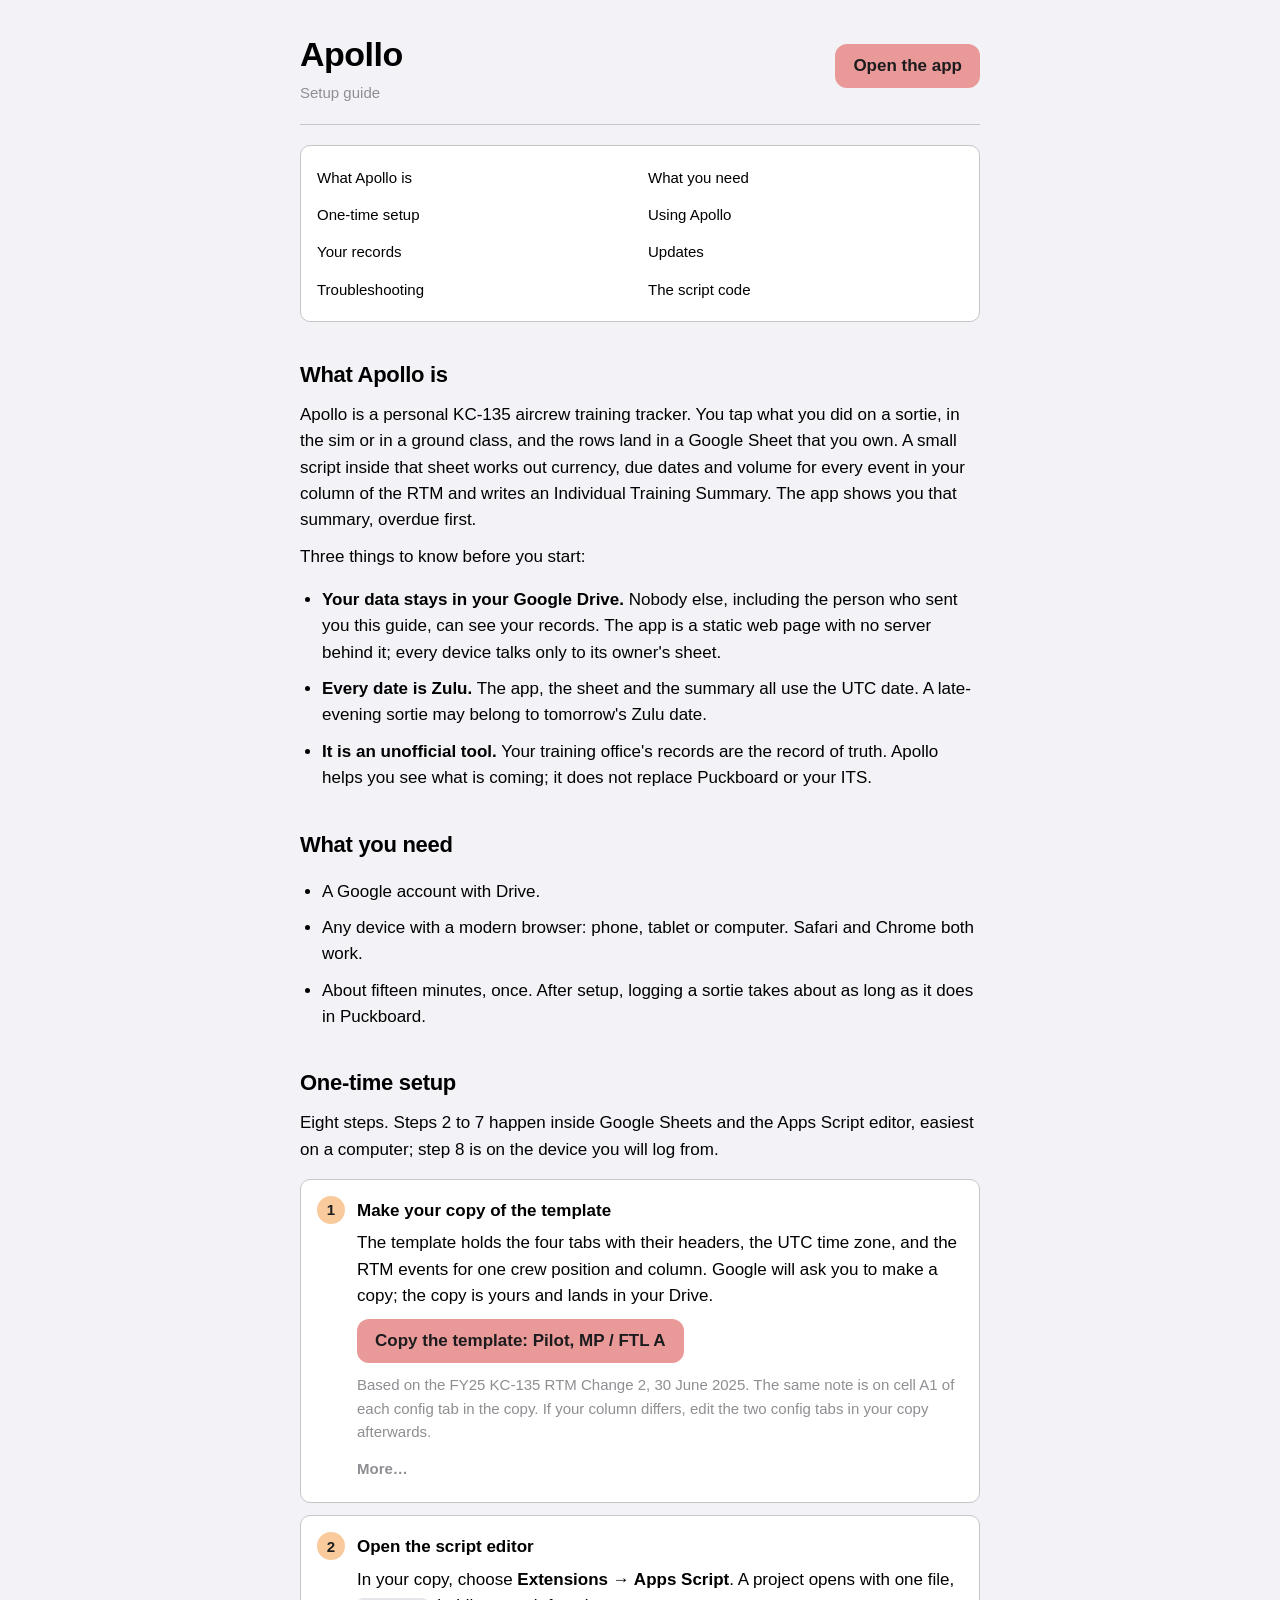
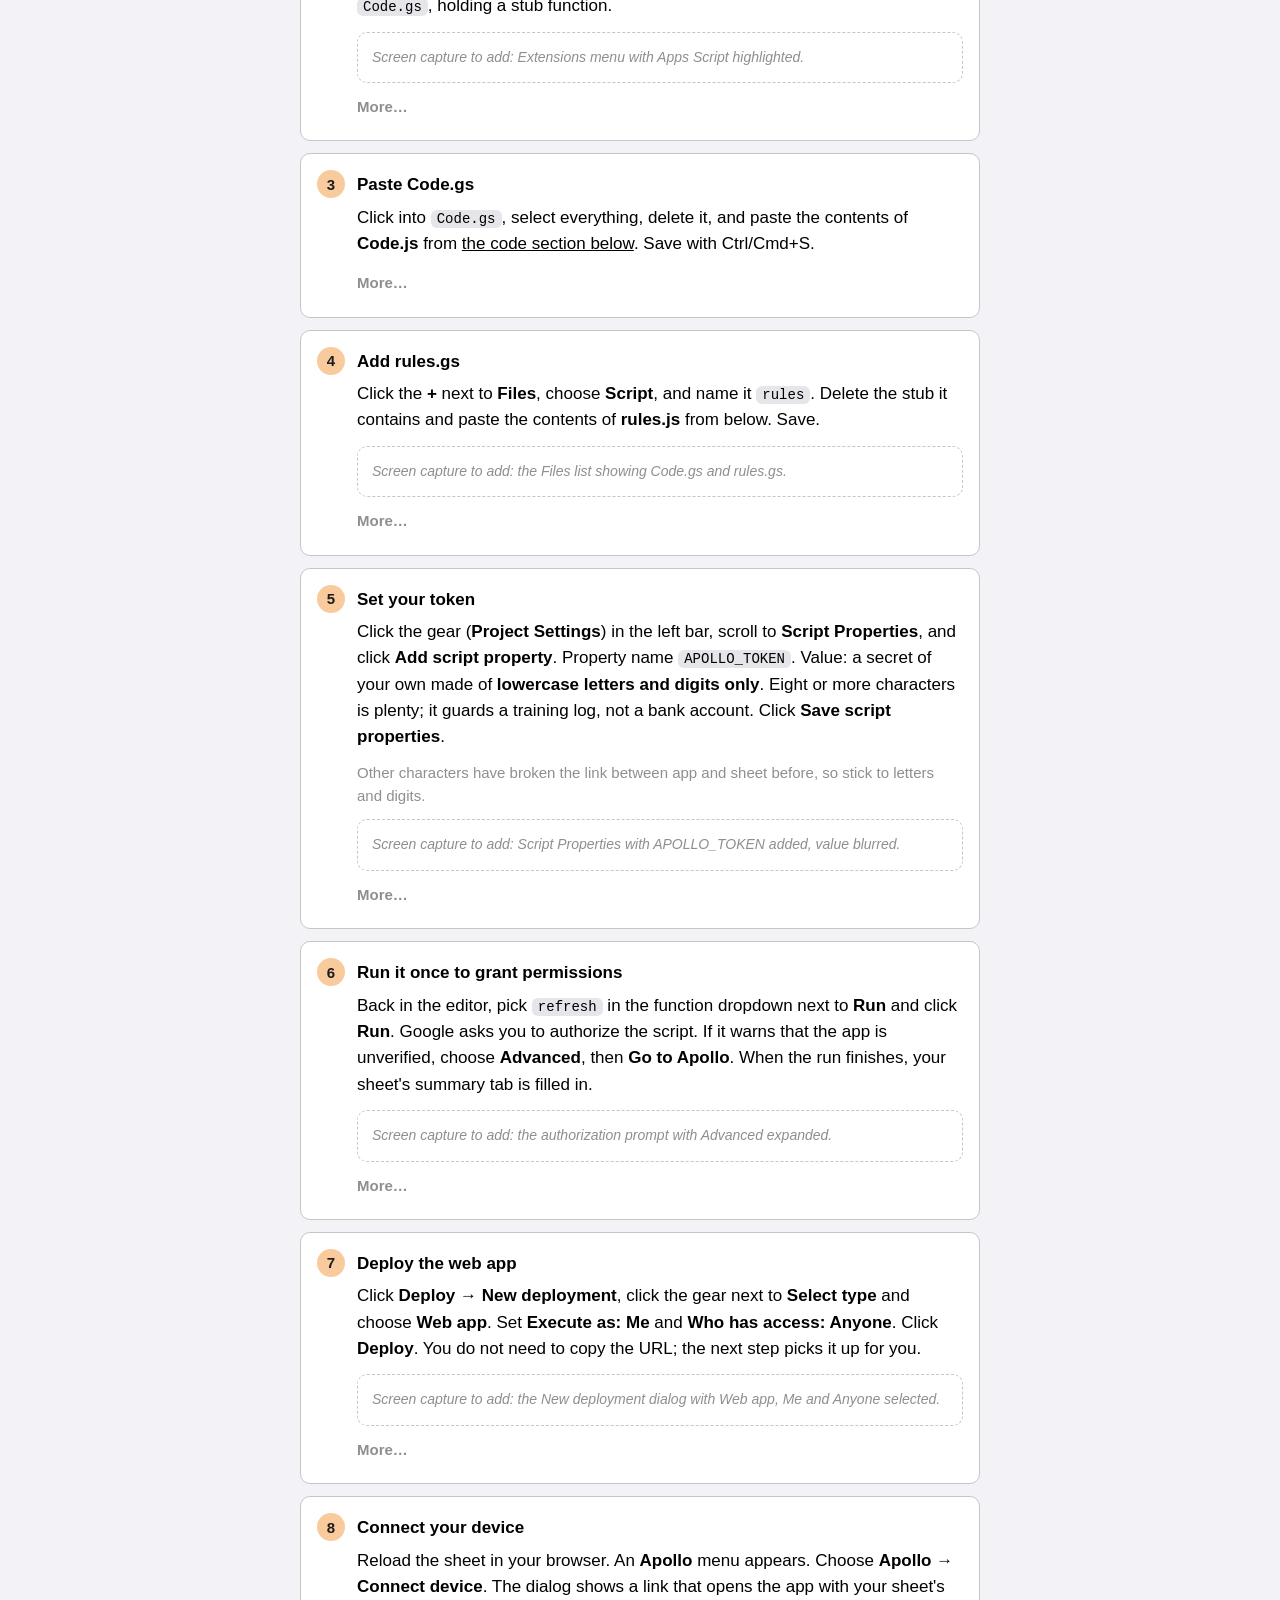
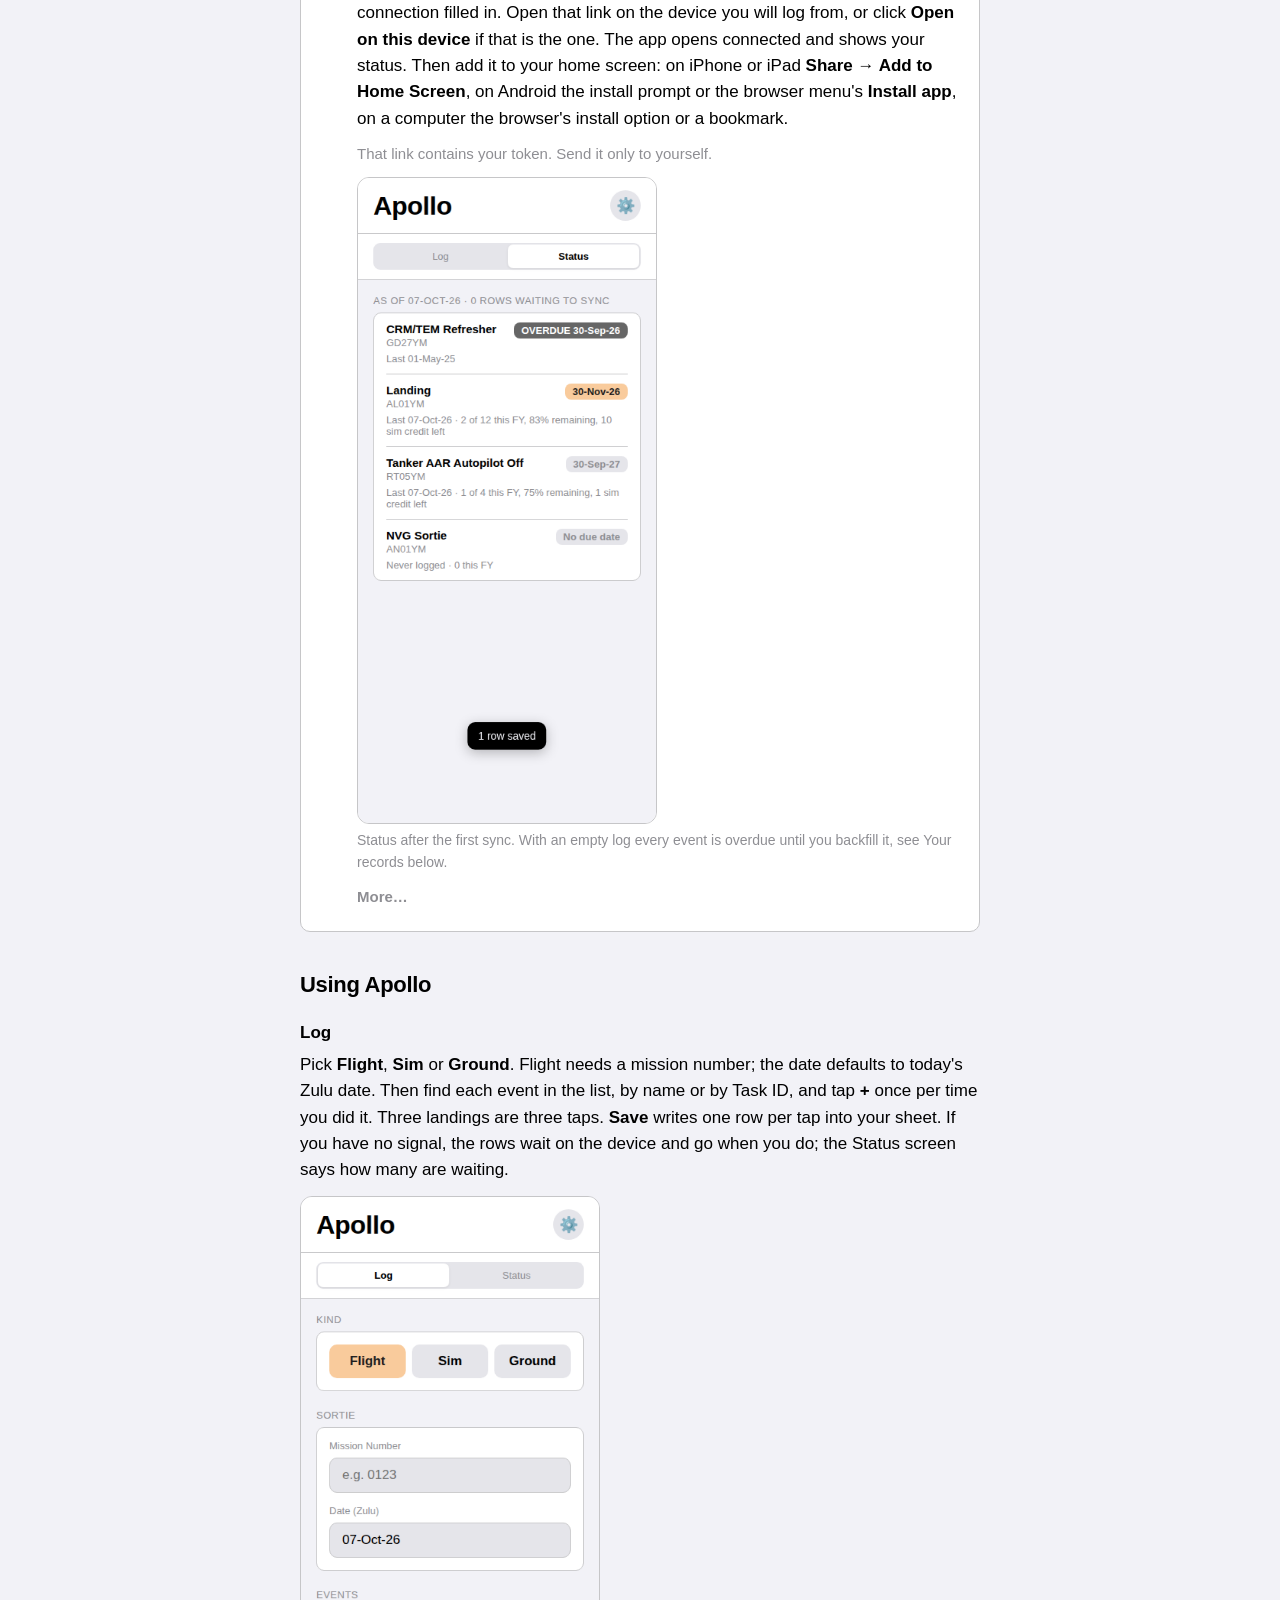
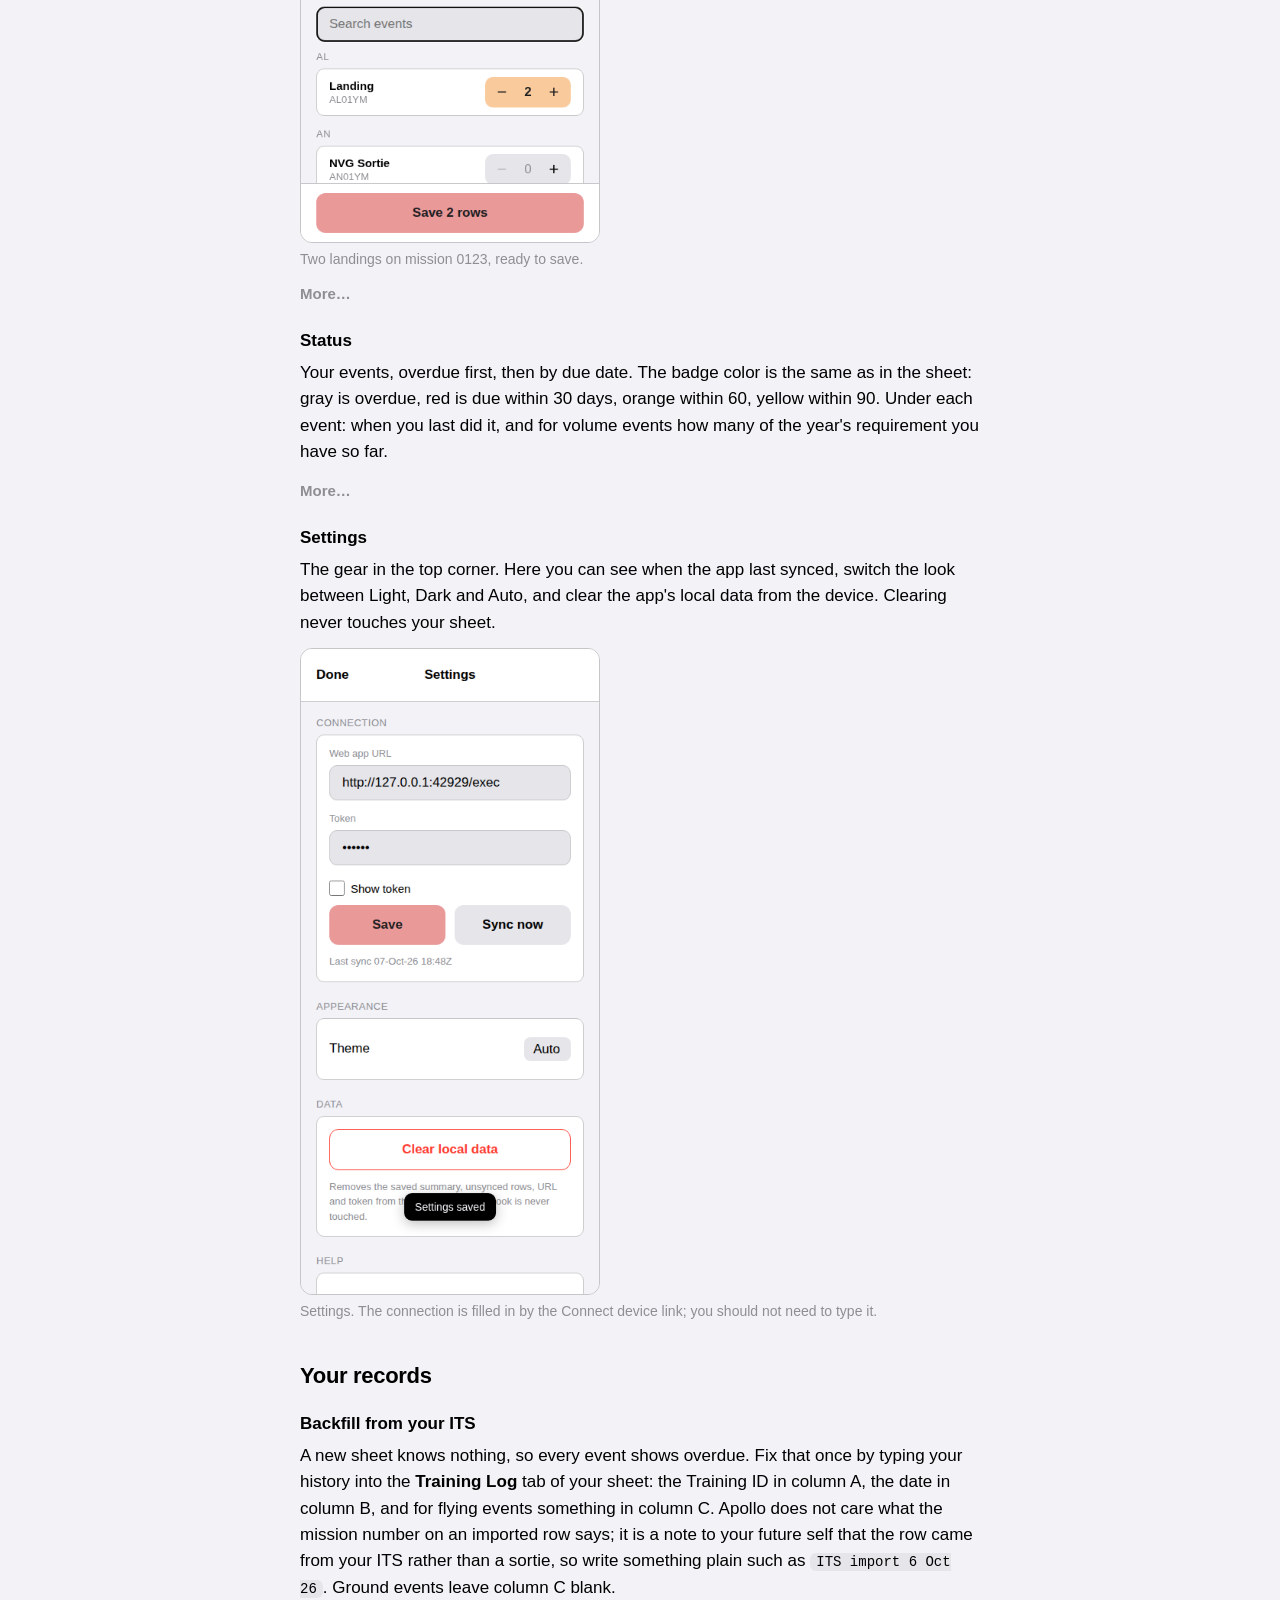
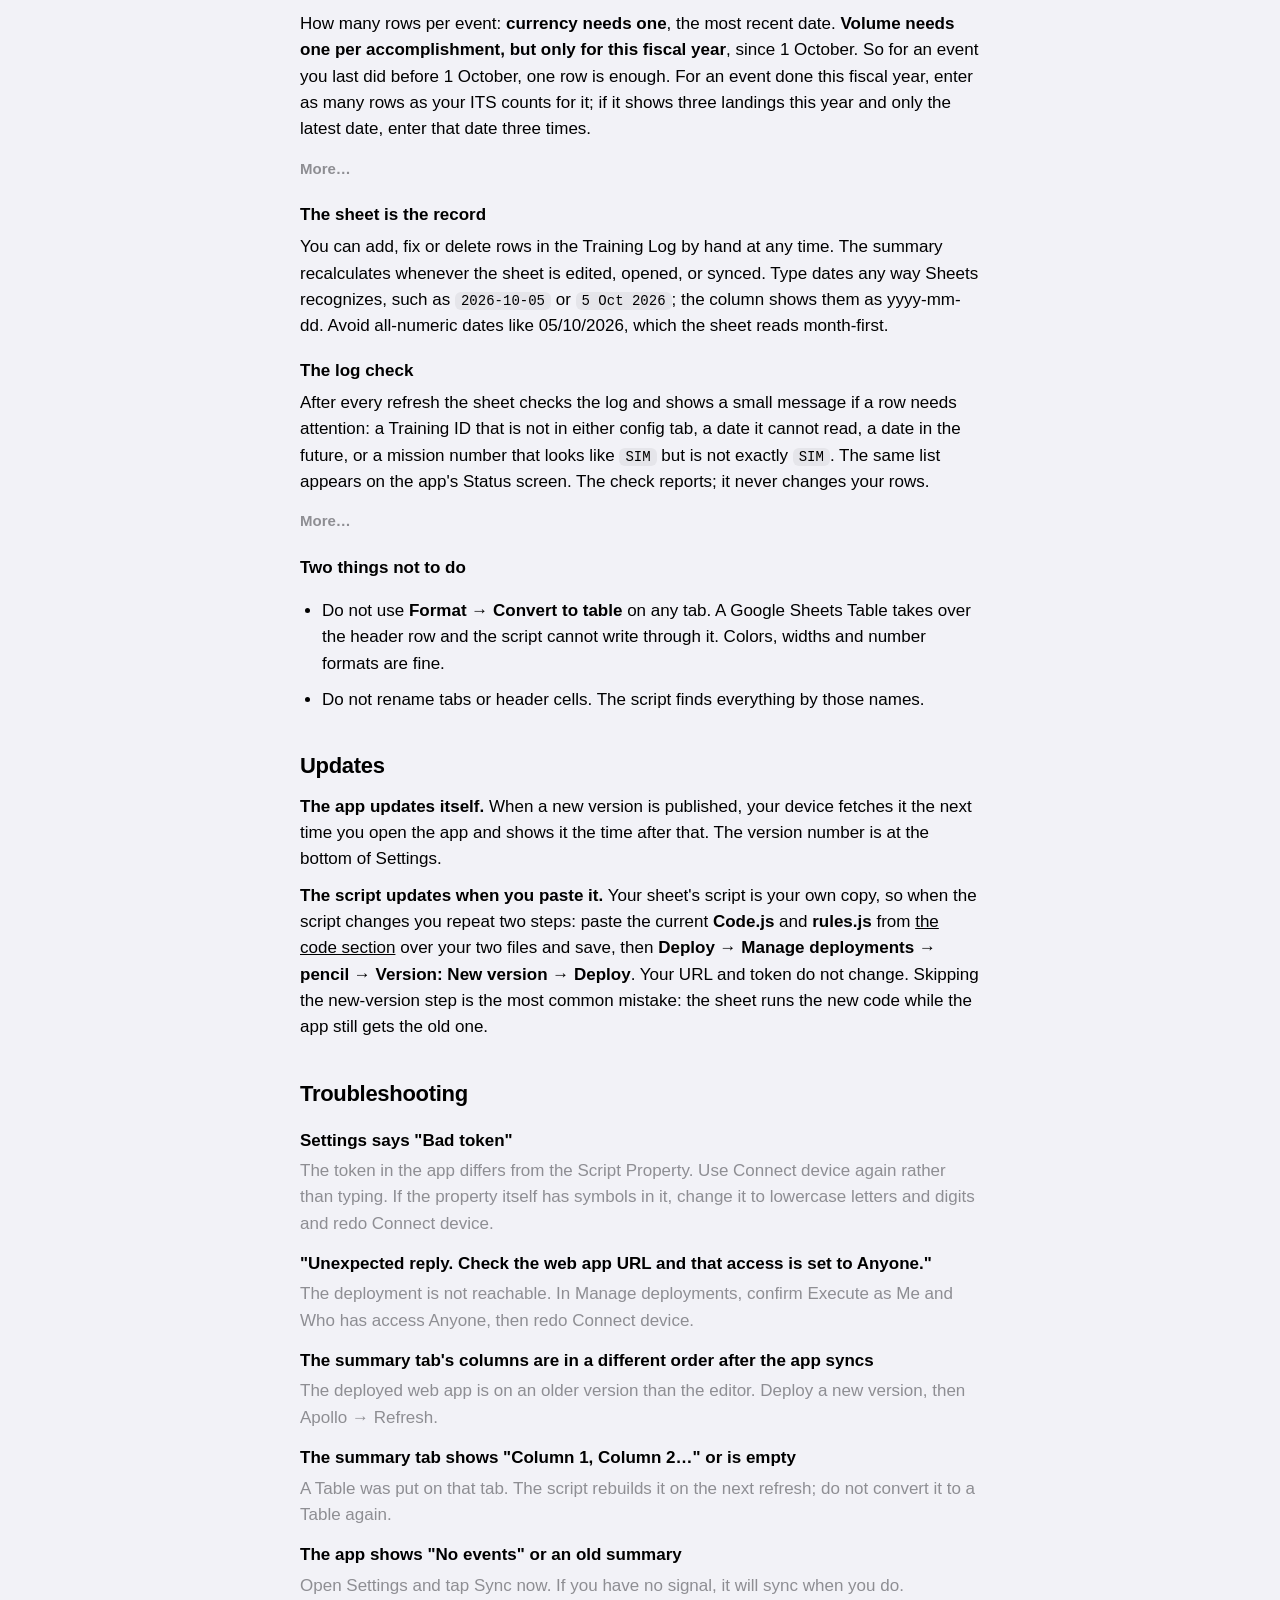
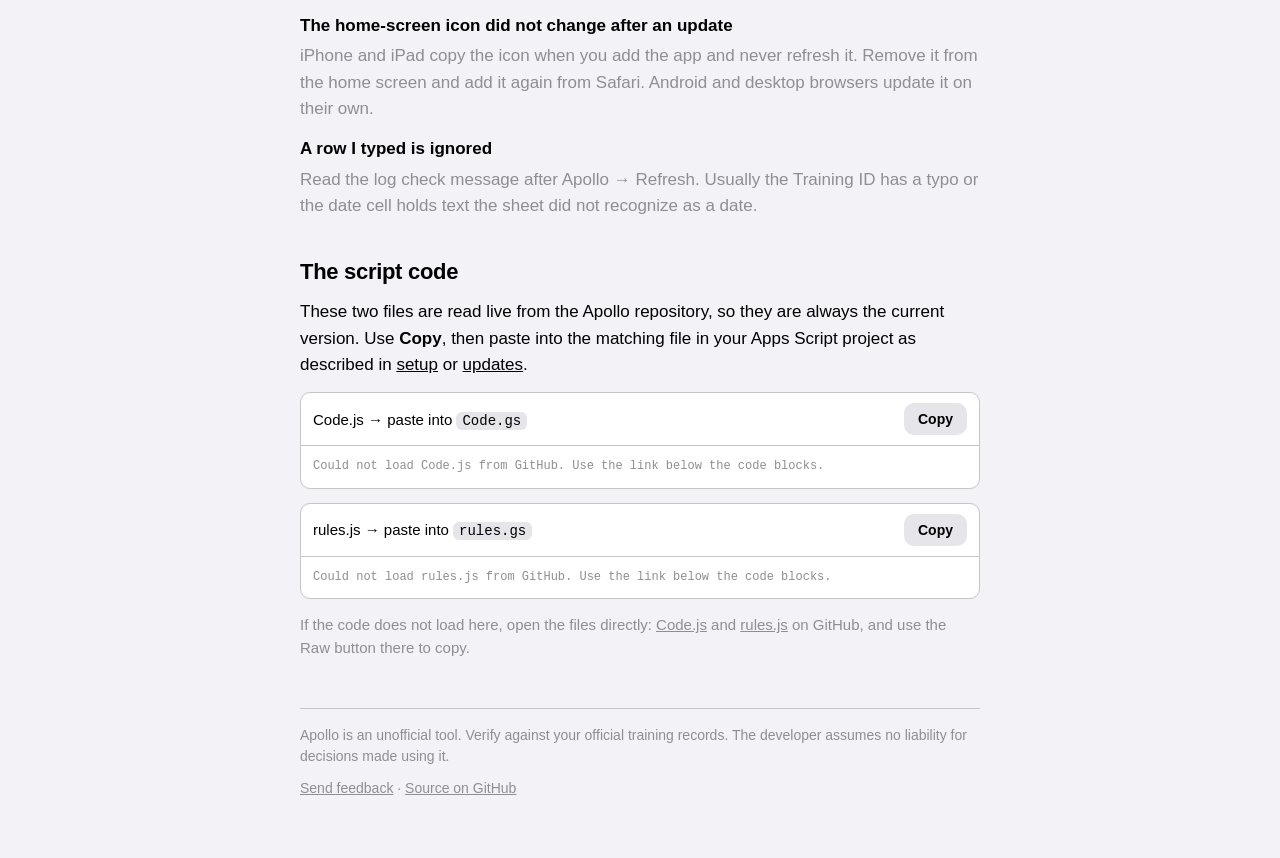
==== commit 1217137d: "Guide: More sections, backfill rows per accomplishment, RTM version on the template - Backfill guida" ====
--- a/app/guide/index.html
+++ b/app/guide/index.html
@@ -57,45 +57,73 @@
   <ol class="steps">
     <li>
       <h3>Make your copy of the template</h3>
-      <p>The template holds the four tabs with their headers, the UTC time zone, and the RTM events for the MP / FTL A column. Google will ask you to make a copy; the copy is yours and lands in your Drive.</p>
-      <p><a class="btn primary" id="template-link" href="#" target="_blank" rel="noopener">Copy the Apollo template</a></p>
-      <p class="note">If your RTM column differs, edit the two config tabs in your copy afterwards. Keep the header row and the tab names exactly as they are; the script finds everything by those names.</p>
+      <p>The template holds the four tabs with their headers, the UTC time zone, and the RTM events for one crew position and column. Google will ask you to make a copy; the copy is yours and lands in your Drive.</p>
+      <p><a class="btn primary" id="template-link" href="#" target="_blank" rel="noopener">Copy the template: Pilot, MP / FTL A</a></p>
+      <p class="note">Based on the FY25 KC-135 RTM Change 2, 30 June 2025. The same note is on cell A1 of each config tab in the copy. If your column differs, edit the two config tabs in your copy afterwards.</p>
+      <details><summary>More</summary>
+        <p>Your copy has four tabs. <b>Training Log</b> is where every accomplishment lands, one row each. <b>Ground Training Config</b> and <b>Flying Training Config</b> list the events Apollo tracks, in the RTM's own words: a Task ID, a name, and the currency or frequency label, plus volume and sim-credit percentage for flying events. <b>Individual Training Summary</b> is written by the script; never type in it.</p>
+        <p>You may rename the file and reorder or recolor the config rows. Do not rename the tabs or the header cells, and do not convert any tab to a Table: the script finds everything by those names and cannot write through a Table.</p>
+        <p>To track a different column of the RTM, change the labels and numbers on the config tabs to match it. Labels the script understands: Monthly, Quarterly, Semi-Annual, Annual, Biennial, Triennial, any <i>N Years</i>, <i>N Months</i> or <i>N Days</i>, and PCS, As Required or N/A for events with no due date. Anything else shows CHECK LABEL in the summary so you can fix it.</p>
+      </details>
     </li>
     <li>
       <h3>Open the script editor</h3>
       <p>In your copy, choose <b>Extensions → Apps Script</b>. A project opens with one file, <code>Code.gs</code>, holding a stub function.</p>
       <figure class="capture">Screen capture to add: Extensions menu with Apps Script highlighted.</figure>
+      <details><summary>More</summary>
+        <p>The editor opens in a new browser tab and is already tied to your sheet; you never have to connect the two. If the Extensions menu has no Apps Script entry, your Google account is a work or school account whose administrator has switched scripts off. Make the copy with a personal Google account instead.</p>
+      </details>
     </li>
     <li>
       <h3>Paste Code.gs</h3>
       <p>Click into <code>Code.gs</code>, select everything, delete it, and paste the contents of <b>Code.js</b> from <a href="#code">the code section below</a>. Save with Ctrl/Cmd+S.</p>
+      <details><summary>More</summary>
+        <p>Use the <b>Copy</b> button beside Code.js on this page, click anywhere inside the editor, press Ctrl+A (Cmd+A on a Mac) to select the stub, then paste. The first line of the file should be a comment starting <code>/**</code>. An orange dot on the file name means unsaved; it disappears when you save.</p>
+      </details>
     </li>
     <li>
       <h3>Add rules.gs</h3>
       <p>Click the <b>+</b> next to <b>Files</b>, choose <b>Script</b>, and name it <code>rules</code>. Delete the stub it contains and paste the contents of <b>rules.js</b> from below. Save.</p>
       <figure class="capture">Screen capture to add: the Files list showing Code.gs and rules.gs.</figure>
+      <details><summary>More</summary>
+        <p>The editor adds the <code>.gs</code> ending itself, so type only <code>rules</code>. When you are done the Files list shows exactly two entries, <code>Code.gs</code> and <code>rules.gs</code>. Code.gs talks to the sheet and the app; rules.gs holds the training rules, so that an RTM change is a config edit rather than a code change.</p>
+      </details>
     </li>
     <li>
       <h3>Set your token</h3>
       <p>Click the gear (<b>Project Settings</b>) in the left bar, scroll to <b>Script Properties</b>, and click <b>Add script property</b>. Property name <code>APOLLO_TOKEN</code>. Value: a secret of your own made of <b>lowercase letters and digits only</b>. Eight or more characters is plenty; it guards a training log, not a bank account. Click <b>Save script properties</b>.</p>
       <p class="note">Other characters have broken the link between app and sheet before, so stick to letters and digits.</p>
       <figure class="capture">Screen capture to add: Script Properties with APOLLO_TOKEN added, value blurred.</figure>
+      <details><summary>More</summary>
+        <p>The token is a password that the app presents to your sheet on every sync, so that a stranger who guesses your web app URL still cannot read or write your log. A couple of words and some digits is a good shape. You can change it later in the same place; afterwards run Apollo → Connect device again so the app learns the new one. You never type it into the app by hand; the Connect device link carries it.</p>
+      </details>
     </li>
     <li>
       <h3>Run it once to grant permissions</h3>
       <p>Back in the editor, pick <code>refresh</code> in the function dropdown next to <b>Run</b> and click <b>Run</b>. Google asks you to authorize the script. If it warns that the app is unverified, choose <b>Advanced</b>, then <b>Go to Apollo</b>. When the run finishes, your sheet's summary tab is filled in.</p>
       <figure class="capture">Screen capture to add: the authorization prompt with Advanced expanded.</figure>
+      <details><summary>More</summary>
+        <p>The screens come in this order: choose your Google account; a page saying Google hasn't verified this app, where you click <b>Advanced</b> and then <b>Go to Apollo (unsafe)</b>; then a list of what the script wants, which is to edit your spreadsheets and connect to an external service, where you click <b>Allow</b>. "Unsafe" and "unverified" appear because the script is your own copy that Google has never reviewed. You are authorizing your own script to edit your own sheet, and nothing else.</p>
+        <p>When the run finishes, the editor's Execution log shows "Execution completed", and your sheet's Individual Training Summary tab lists every event with Overdue set on all of them, since the log is still empty.</p>
+      </details>
     </li>
     <li>
       <h3>Deploy the web app</h3>
       <p>Click <b>Deploy → New deployment</b>, click the gear next to <b>Select type</b> and choose <b>Web app</b>. Set <b>Execute as: Me</b> and <b>Who has access: Anyone</b>. Click <b>Deploy</b>. You do not need to copy the URL; the next step picks it up for you.</p>
       <figure class="capture">Screen capture to add: the New deployment dialog with Web app, Me and Anyone selected.</figure>
+      <details><summary>More</summary>
+        <p>A deployment is the published copy of your script that the app talks to over the internet. <b>Execute as Me</b> means it runs under your account, which is what lets it write to your sheet. <b>Anyone</b> means anyone who has both the URL and your token can call it; the token is what keeps it yours. The URL is long and random; you never need to copy it, because the Connect device link carries it. Later, when the code changes, you come back to <b>Deploy → Manage deployments</b> and publish a new version of this same deployment, which keeps the URL.</p>
+      </details>
     </li>
     <li>
       <h3>Connect your device</h3>
       <p>Reload the sheet in your browser. An <b>Apollo</b> menu appears. Choose <b>Apollo → Connect device</b>. The dialog shows a link that opens the app with your sheet's connection filled in. Open that link on the device you will log from, or click <b>Open on this device</b> if that is the one. The app opens connected and shows your status. Then add it to your home screen: on iPhone or iPad <b>Share → Add to Home Screen</b>, on Android the install prompt or the browser menu's <b>Install app</b>, on a computer the browser's install option or a bookmark.</p>
       <p class="note">That link contains your token. Send it only to yourself.</p>
       <figure><img src="img/status.png" alt="The Status screen after the first sync" loading="lazy"><figcaption>Status after the first sync. With an empty log every event is overdue until you backfill it, see Your records below.</figcaption></figure>
+      <details><summary>More</summary>
+        <p>The link is the app's address with your web app URL and token tucked after a <code>#</code>. That part never leaves your device, so the server that hosts the app never sees your token. Getting the link to a device: AirDrop, a message to yourself, an email, or a notes app all work. On the device, the app opens, saves the connection, removes the token from the address bar, and syncs.</p>
+        <p>Adding to the home screen makes Apollo open full-screen like an installed app and keeps working with no signal. On iPhone and iPad it must be done from Safari. You can connect as many devices as you like; each one gets the same link.</p>
+      </details>
     </li>
   </ol>
 </section>
@@ -105,8 +133,15 @@
   <h3>Log</h3>
   <p>Pick <b>Flight</b>, <b>Sim</b> or <b>Ground</b>. Flight needs a mission number; the date defaults to today's Zulu date. Then find each event in the list, by name or by Task ID, and tap <b>+</b> once per time you did it. Three landings are three taps. <b>Save</b> writes one row per tap into your sheet. If you have no signal, the rows wait on the device and go when you do; the Status screen says how many are waiting.</p>
   <figure><img src="img/log.png" alt="The Log screen with two landings tapped" loading="lazy"><figcaption>Two landings on mission 0123, ready to save.</figcaption></figure>
+  <details><summary>More</summary>
+    <p>A worked example: you flew mission 0123 today, did two landings, one instrument approach and one air refueling. On Log, choose Flight, type 0123, leave the date, tap + twice on Landing, once on Approach-Instrument, once on Tanker Air-to-Air Refueling, and Save. Four rows go into your sheet, each with the mission number and the date. In Sim, events with no sim credit are hidden, because logging them there would count for nothing. Switching between Flight, Sim and Ground clears the taps so a row never lands under the wrong kind.</p>
+  </details>
   <h3>Status</h3>
   <p>Your events, overdue first, then by due date. The badge color is the same as in the sheet: gray is overdue, red is due within 30 days, orange within 60, yellow within 90. Under each event: when you last did it, and for volume events how many of the year's requirement you have so far.</p>
+  <details><summary>More</summary>
+    <p>Due dates come from the label on your config tab, read the way the RTM reads them. Monthly, Quarterly and Semi-Annual events are due at the end of the period after the one you last did them in, with quarters and halves aligned to the fiscal year. Annual, Biennial and Triennial events are due on 30 September one, two or three fiscal years on. "N Months" and "N Days" count from the date itself. PCS, As Required and N/A have no due date and never show overdue.</p>
+    <p>Volume counts only this fiscal year, 1 October to 30 September. Sim rows count toward volume up to the event's sim-credit percentage of the requirement; "sim credit left" is how many more sim accomplishments can still count. An event is marked overdue when its due date has passed or when it has never been logged at all.</p>
+  </details>
   <h3>Settings</h3>
   <p>The gear in the top corner. Here you can see when the app last synced, switch the look between Light, Dark and Auto, and clear the app's local data from the device. Clearing never touches your sheet.</p>
   <figure><img src="img/settings.png" alt="The Settings screen" loading="lazy"><figcaption>Settings. The connection is filled in by the Connect device link; you should not need to type it.</figcaption></figure>
@@ -115,11 +150,19 @@
 <section id="records">
   <h2>Your records</h2>
   <h3>Backfill from your ITS</h3>
-  <p>A new sheet knows nothing, so every event shows overdue. Fix that once by typing your history into the <b>Training Log</b> tab of your sheet, one row per event: the Training ID in column A, the <b>most recent date</b> you did it in column B, and for flying events something in column C. Apollo does not care what the mission number on an imported row says; it is a note to your future self that the row came from your ITS rather than a sortie, so write something plain such as <code>ITS import 6 Oct 26</code>. Ground events leave column C blank. You do not need the whole history, only the latest date for each event, plus every event since 1 October so the current year's volume is right.</p>
+  <p>A new sheet knows nothing, so every event shows overdue. Fix that once by typing your history into the <b>Training Log</b> tab of your sheet: the Training ID in column A, the date in column B, and for flying events something in column C. Apollo does not care what the mission number on an imported row says; it is a note to your future self that the row came from your ITS rather than a sortie, so write something plain such as <code>ITS import 6 Oct 26</code>. Ground events leave column C blank.</p>
+  <p>How many rows per event: <b>currency needs one</b>, the most recent date. <b>Volume needs one per accomplishment, but only for this fiscal year</b>, since 1 October. So for an event you last did before 1 October, one row is enough. For an event done this fiscal year, enter as many rows as your ITS counts for it; if it shows three landings this year and only the latest date, enter that date three times.</p>
+  <details><summary>More</summary>
+    <p>Why the difference: the summary's due date comes from the latest row, so one row sets it. The volume column counts rows dated in the current fiscal year, so each accomplishment needs its own row, exactly as it would if you had logged the sortie in the app. Rows dated before 1 October affect nothing but currency, which is why last year's totals do not need re-creating.</p>
+    <p>Your ITS gives you the last date and this year's count per event. A quick way through it: for each event, type the last date once; then, for events with a count above one this year, copy that row until the count matches. Afterwards run Apollo → Refresh and compare the summary with the ITS. The Overdue column should agree with it, and each volume event's "Volume Accomplished" should match the ITS count.</p>
+  </details>
   <h3>The sheet is the record</h3>
   <p>You can add, fix or delete rows in the Training Log by hand at any time. The summary recalculates whenever the sheet is edited, opened, or synced. Type dates any way Sheets recognizes, such as <code>2026-10-05</code> or <code>5 Oct 2026</code>; the column shows them as yyyy-mm-dd. Avoid all-numeric dates like 05/10/2026, which the sheet reads month-first.</p>
   <h3>The log check</h3>
   <p>After every refresh the sheet checks the log and shows a small message if a row needs attention: a Training ID that is not in either config tab, a date it cannot read, a date in the future, or a mission number that looks like <code>SIM</code> but is not exactly <code>SIM</code>. The same list appears on the app's Status screen. The check reports; it never changes your rows.</p>
+  <details><summary>More</summary>
+    <p>A row with an unknown Training ID or an unreadable date is ignored by the summary, so a typo there makes an event look overdue when it is not. A future date or a near-miss on <code>SIM</code> is still counted, but flagged so you can look. What the check cannot catch: a plausible wrong date, a wrong but valid ID, or a row typed twice, which the sheet treats as two accomplishments. Those need a human reading the log once.</p>
+  </details>
   <h3>Two things not to do</h3>
   <ul>
     <li>Do not use <b>Format → Convert to table</b> on any tab. A Google Sheets Table takes over the header row and the script cannot write through it. Colors, widths and number formats are fine.</li>
--- a/app/guide/guide.css
+++ b/app/guide/guide.css
@@ -34,6 +34,14 @@
 figure img { display: block; max-width: 100%; width: 300px; border: 1px solid var(--border); border-radius: 12px; }
 figcaption { font-size: 14px; color: var(--text2); margin-top: 6px; }
 figure.capture { border: 1px dashed var(--border); border-radius: 10px; padding: 14px; color: var(--text2); font-size: 14px; font-style: italic; }
+details { margin: 6px 0 10px; }
+details summary { cursor: pointer; color: var(--text2); font-size: 15px; font-weight: 600; list-style: none; display: inline-block; padding: 4px 0; }
+details summary::-webkit-details-marker { display: none; }
+details summary::after { content: "…"; }
+details[open] summary::after { content: ""; }
+details[open] summary { color: var(--text); }
+details > p { font-size: 15px; color: var(--text2); margin: 6px 0 8px; }
+details > p b, details > p code { color: var(--text); }
 dl.trouble dt { font-weight: 600; margin-top: 14px; }
 dl.trouble dd { margin: 4px 0 0; color: var(--text2); }
 .codeblock { background: var(--elev); border: 1px solid var(--border); border-radius: 10px; margin: 14px 0; overflow: hidden; }
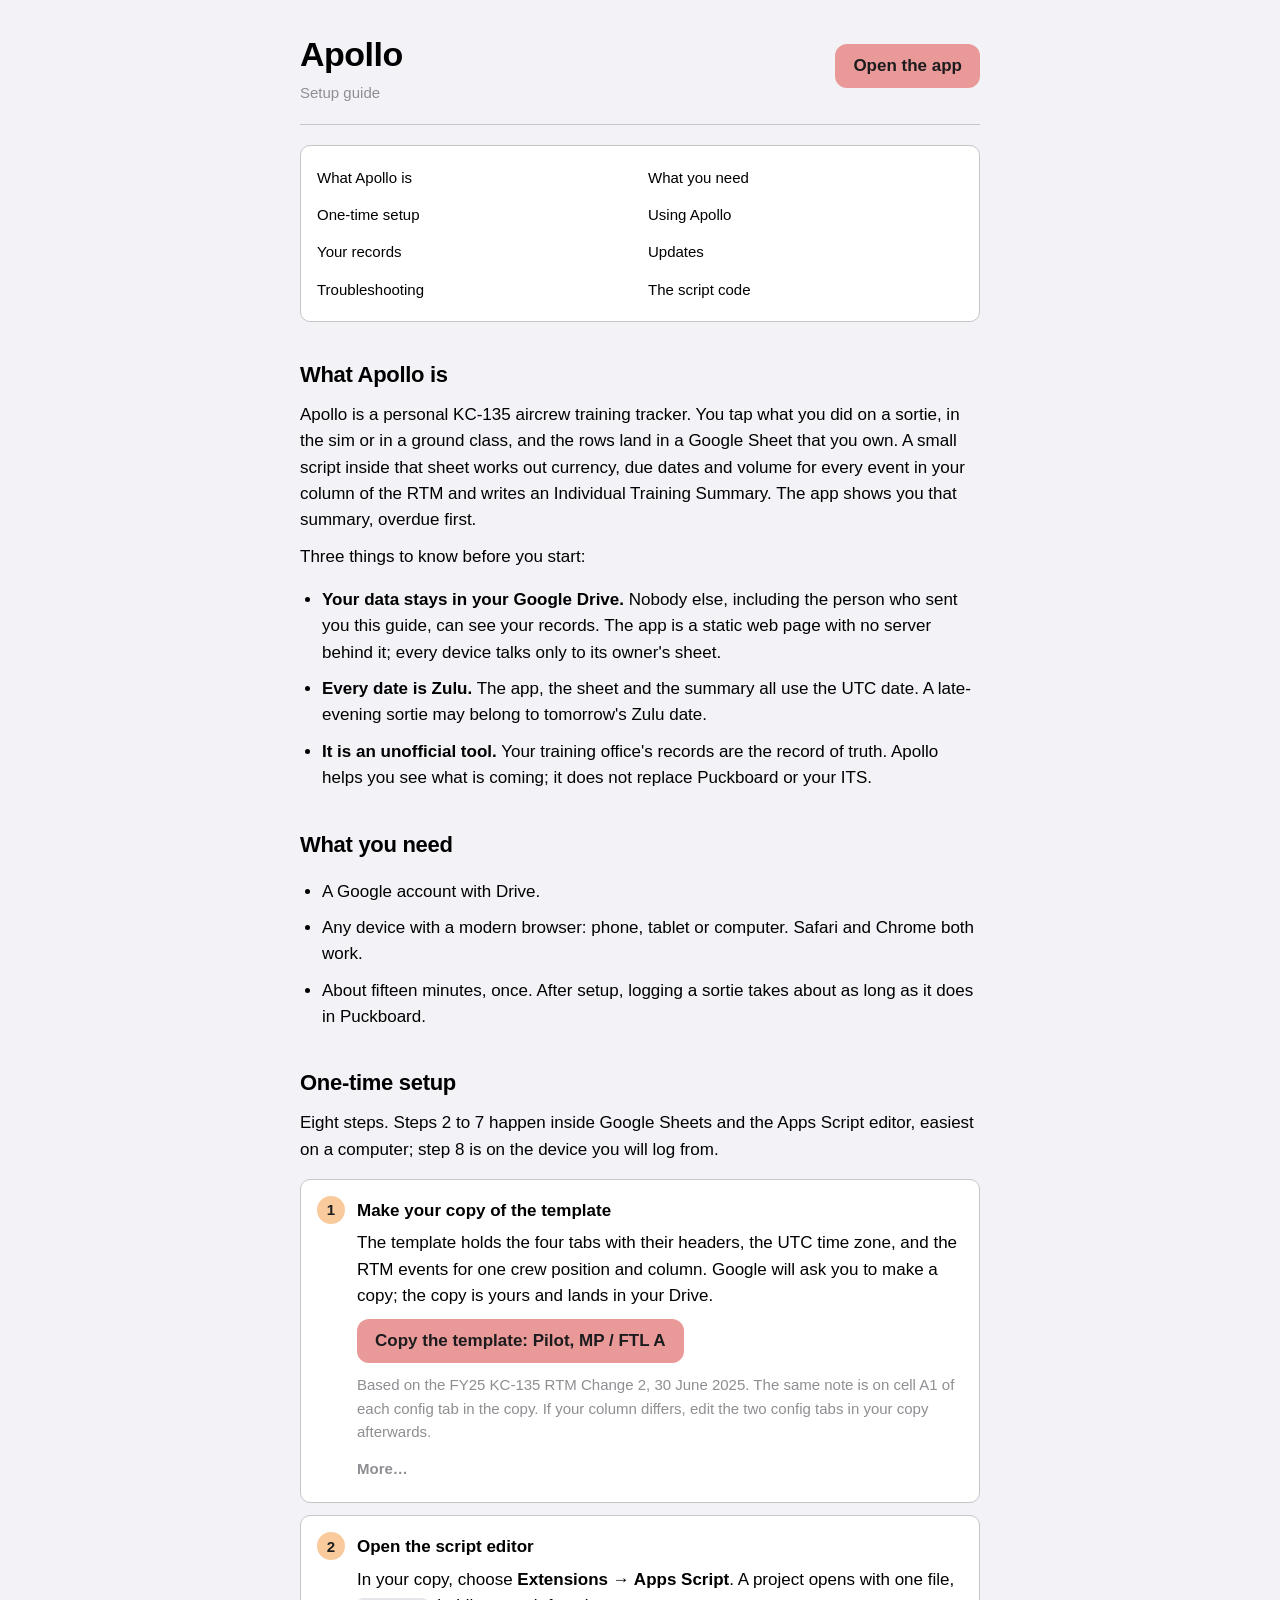
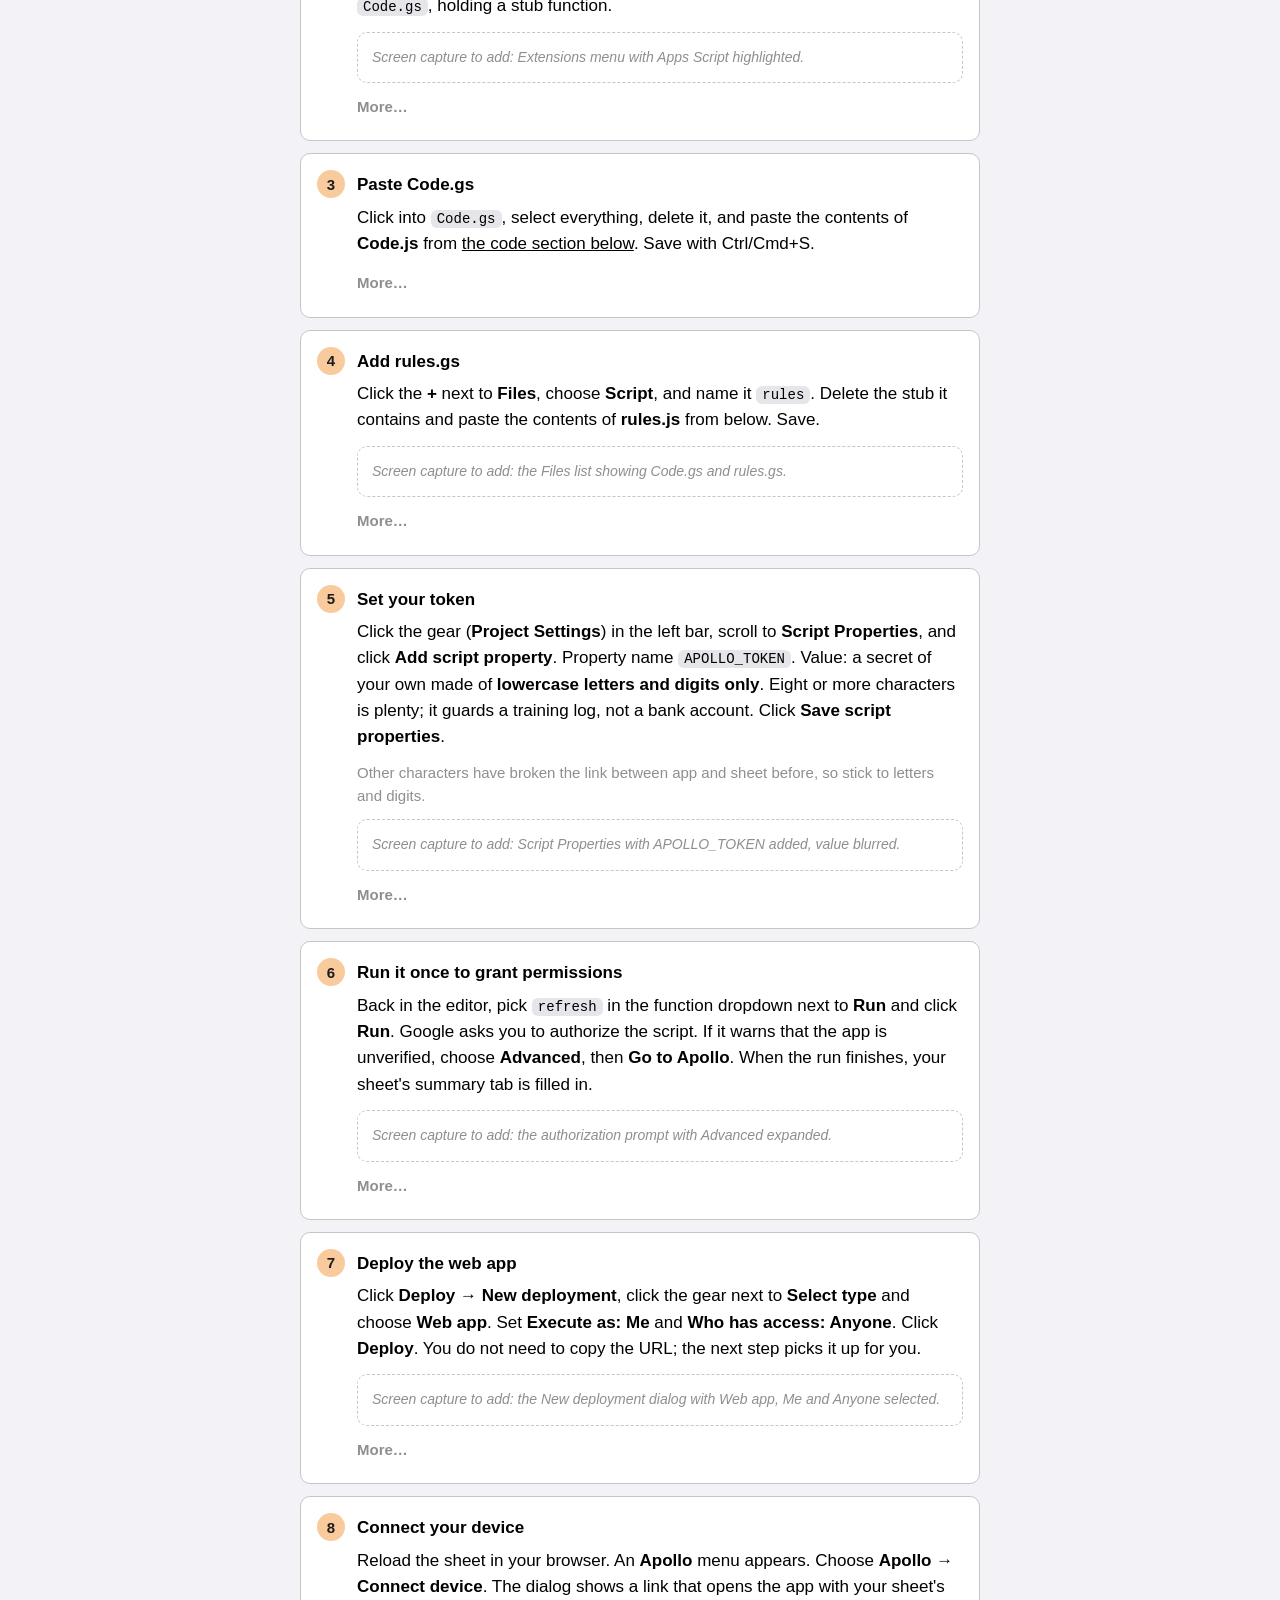
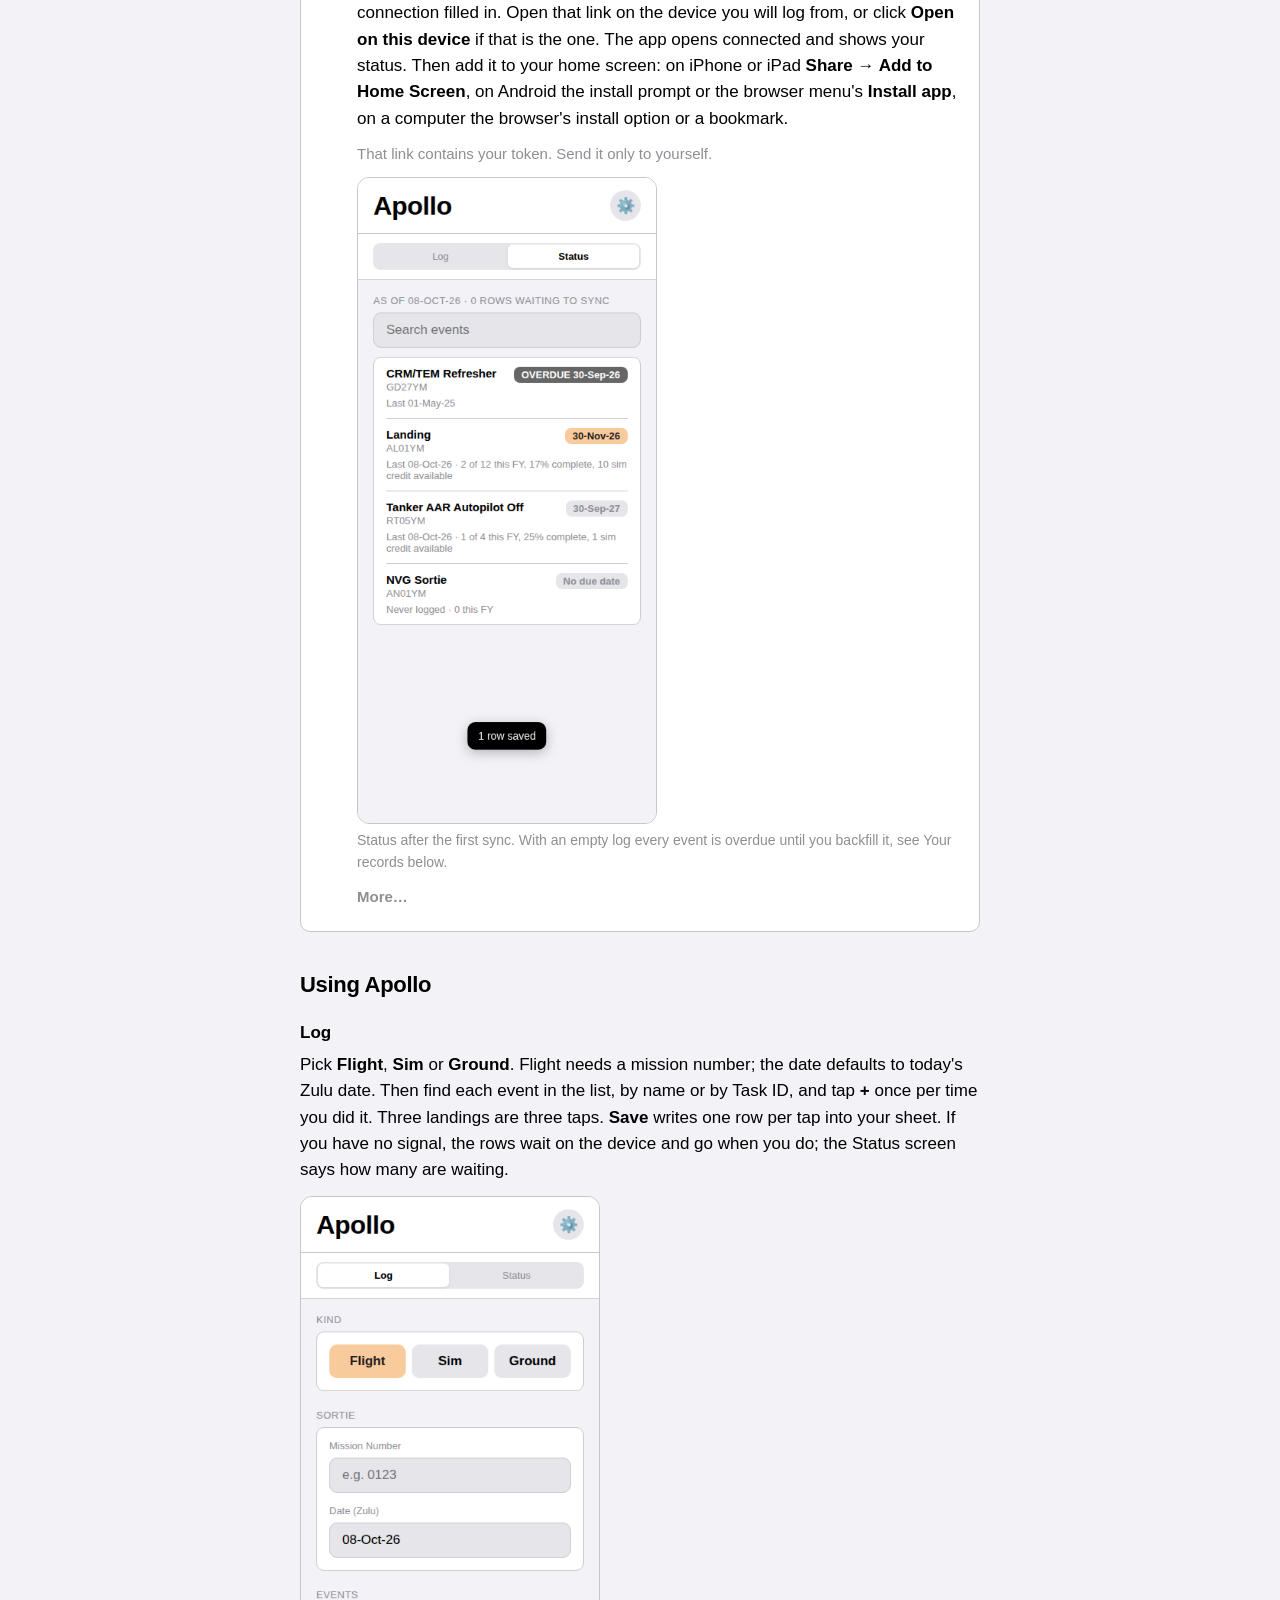
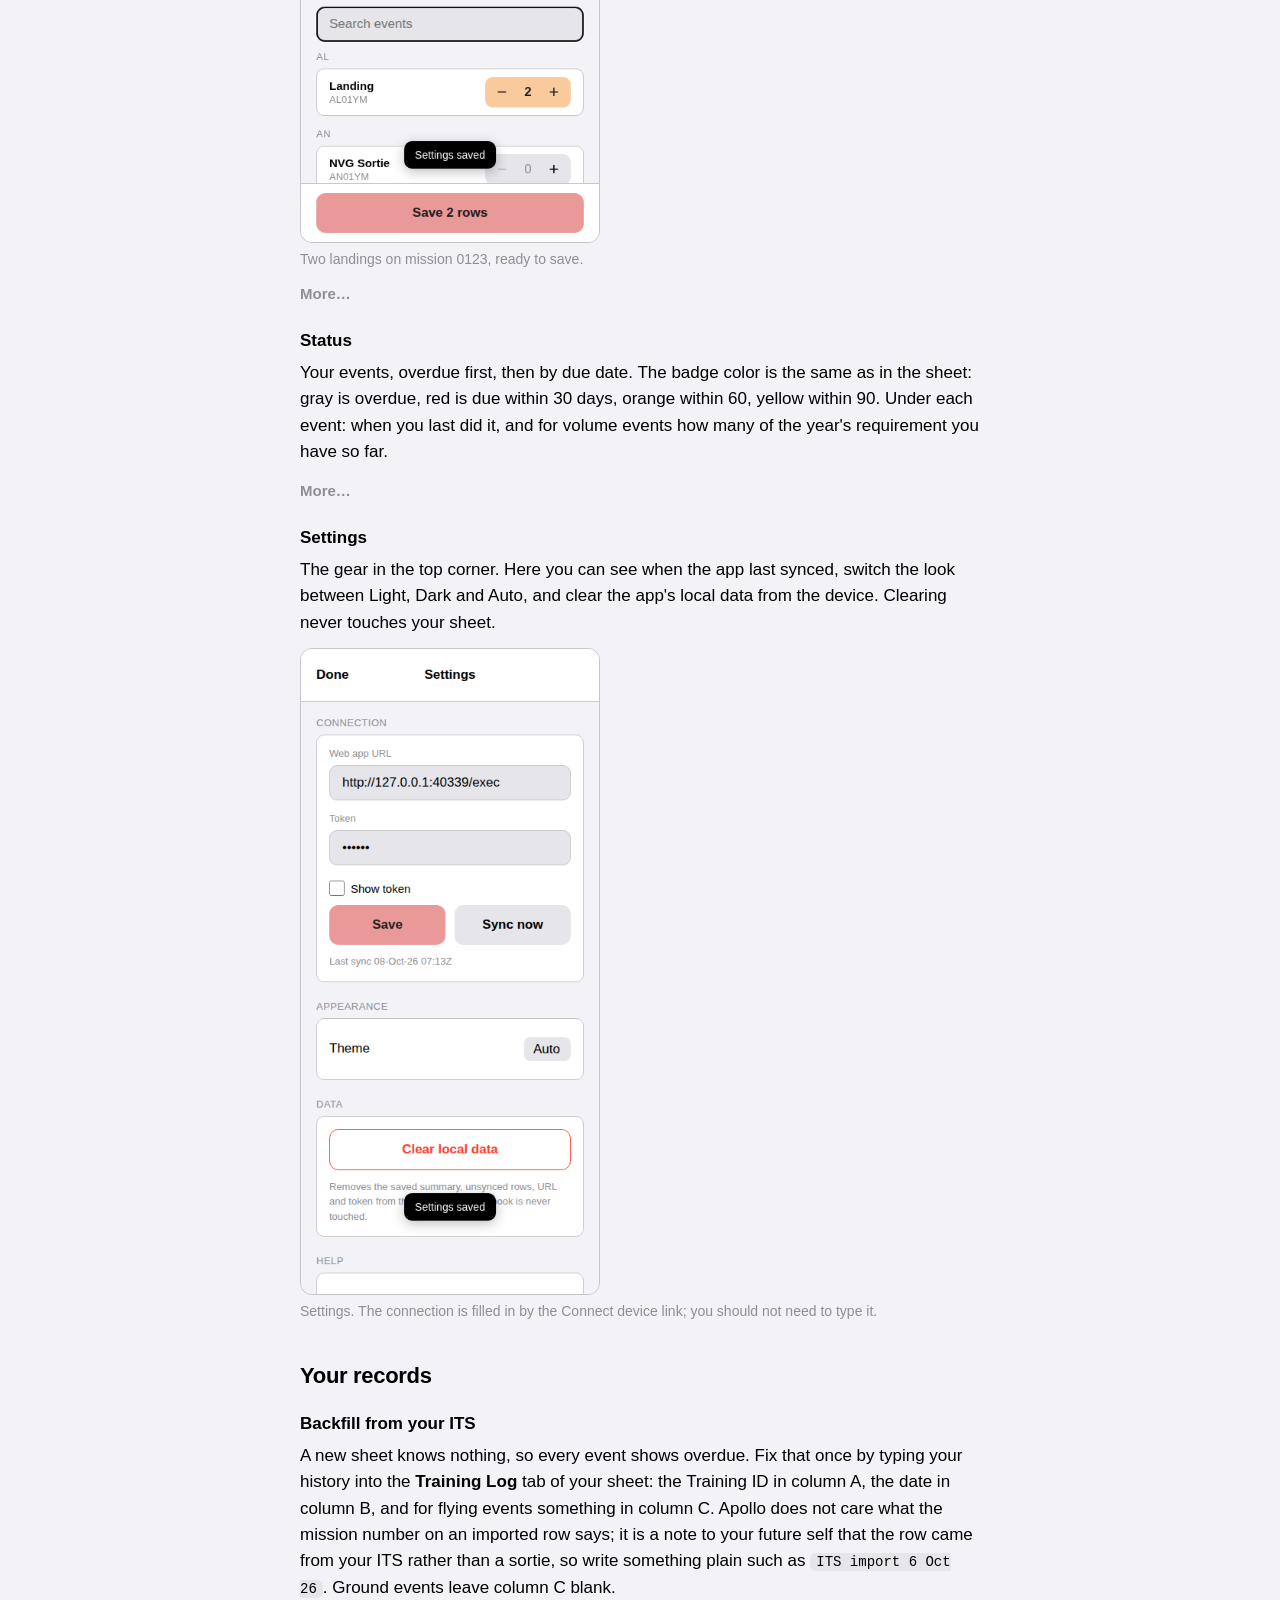
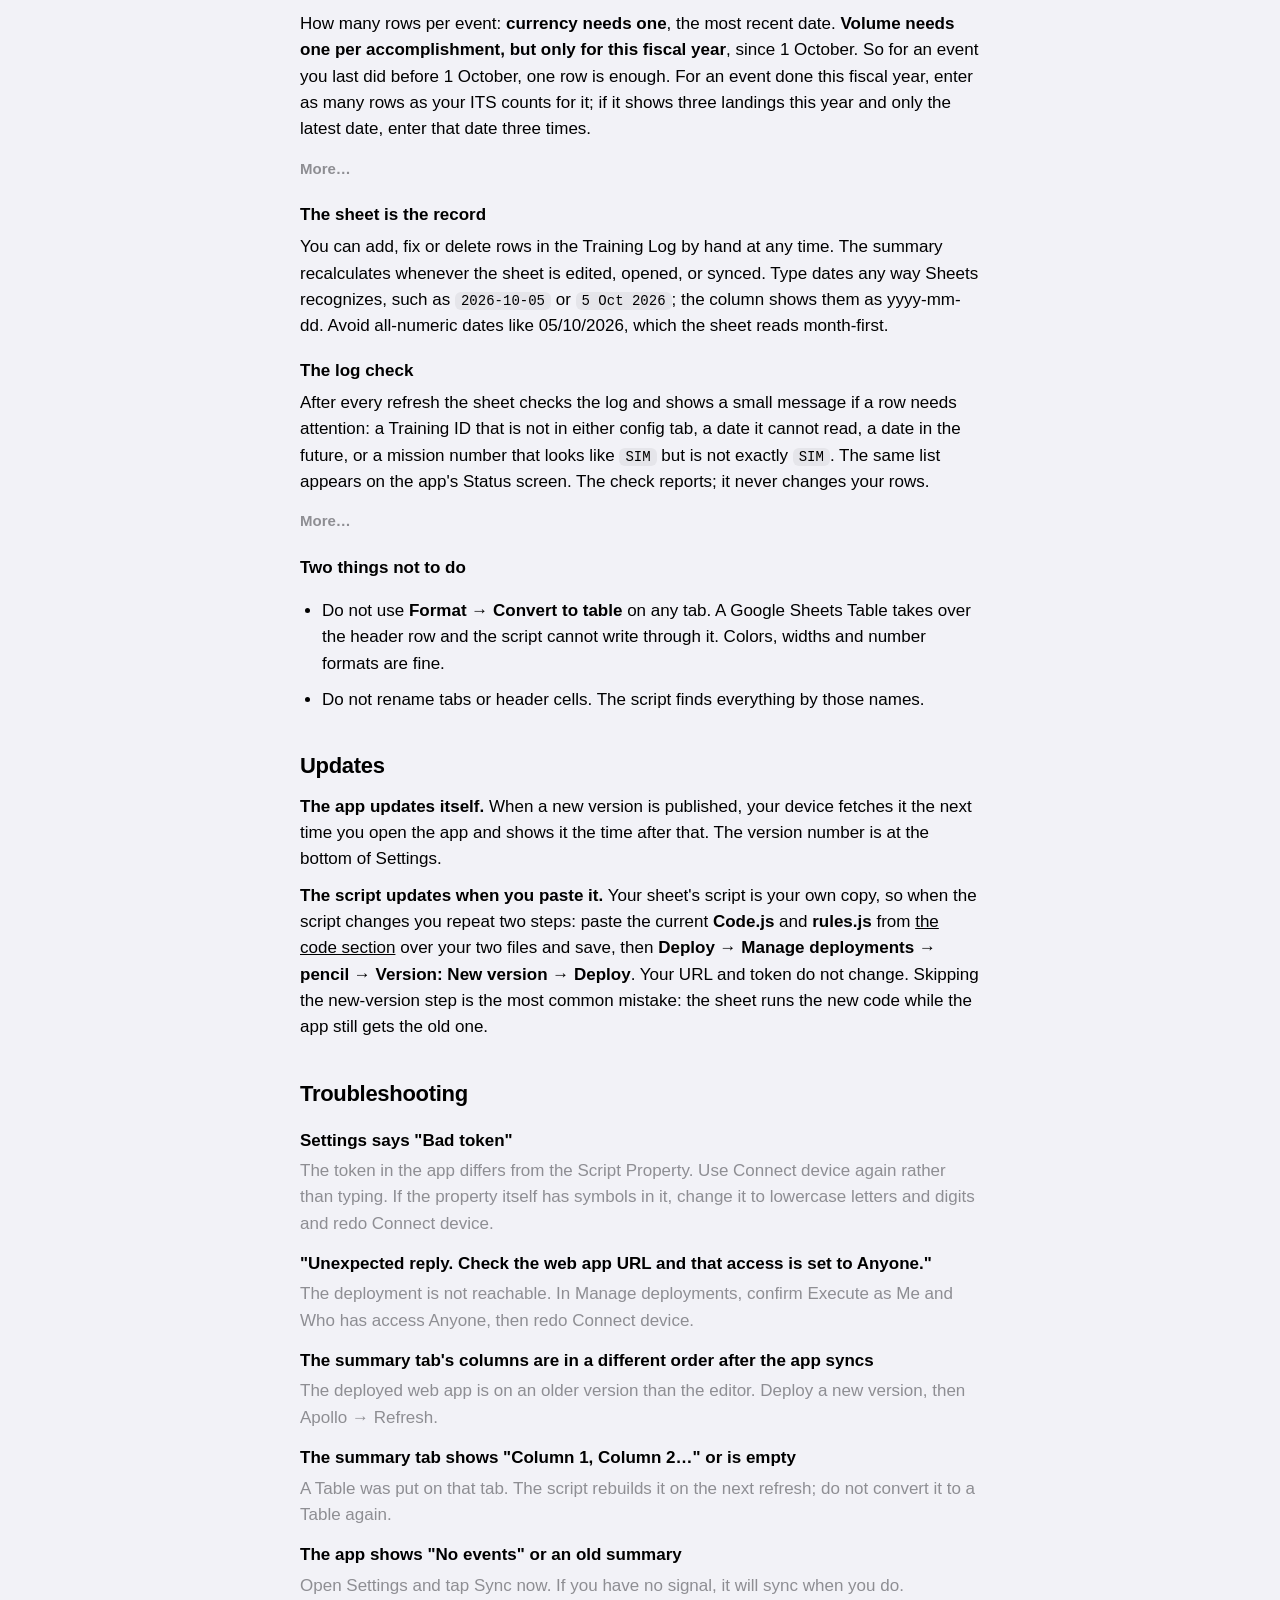
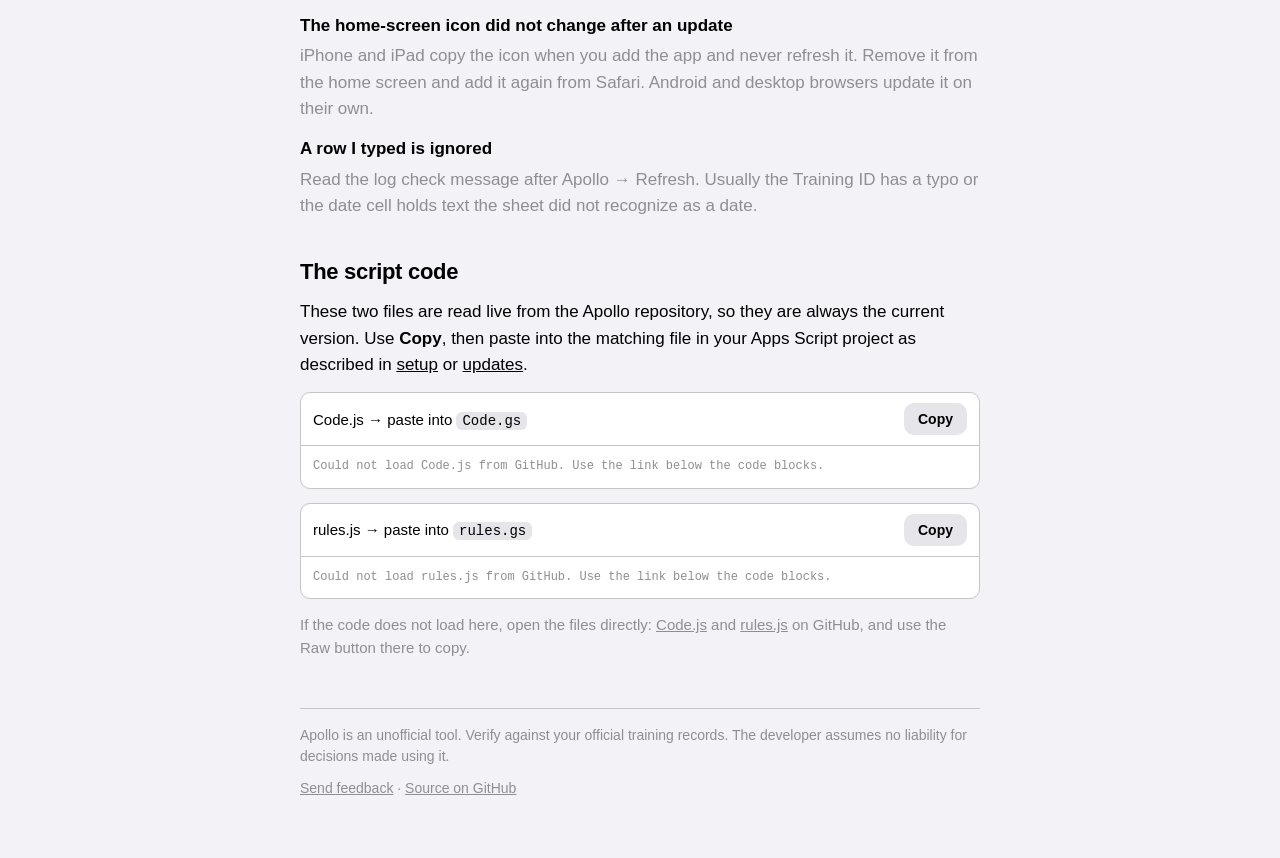
==== commit fcb4fea7: "Percent Complete replaces Percent Remaining; "sim credit available" The summary column and API key a" ====
--- a/app/guide/index.html
+++ b/app/guide/index.html
@@ -140,7 +140,7 @@
   <p>Your events, overdue first, then by due date. The badge color is the same as in the sheet: gray is overdue, red is due within 30 days, orange within 60, yellow within 90. Under each event: when you last did it, and for volume events how many of the year's requirement you have so far.</p>
   <details><summary>More</summary>
     <p>Due dates come from the label on your config tab, read the way the RTM reads them. Monthly, Quarterly and Semi-Annual events are due at the end of the period after the one you last did them in, with quarters and halves aligned to the fiscal year. Annual, Biennial and Triennial events are due on 30 September one, two or three fiscal years on. "N Months" and "N Days" count from the date itself. PCS, As Required and N/A have no due date and never show overdue.</p>
-    <p>Volume counts only this fiscal year, 1 October to 30 September. Sim rows count toward volume up to the event's sim-credit percentage of the requirement; "sim credit left" is how many more sim accomplishments can still count. An event is marked overdue when its due date has passed or when it has never been logged at all.</p>
+    <p>Volume counts only this fiscal year, 1 October to 30 September. Sim rows count toward volume up to the event's sim-credit percentage of the requirement; "sim credit available" is how many more sim accomplishments can still count. An event is marked overdue when its due date has passed or when it has never been logged at all.</p>
   </details>
   <h3>Settings</h3>
   <p>The gear in the top corner. Here you can see when the app last synced, switch the look between Light, Dark and Auto, and clear the app's local data from the device. Clearing never touches your sheet.</p>
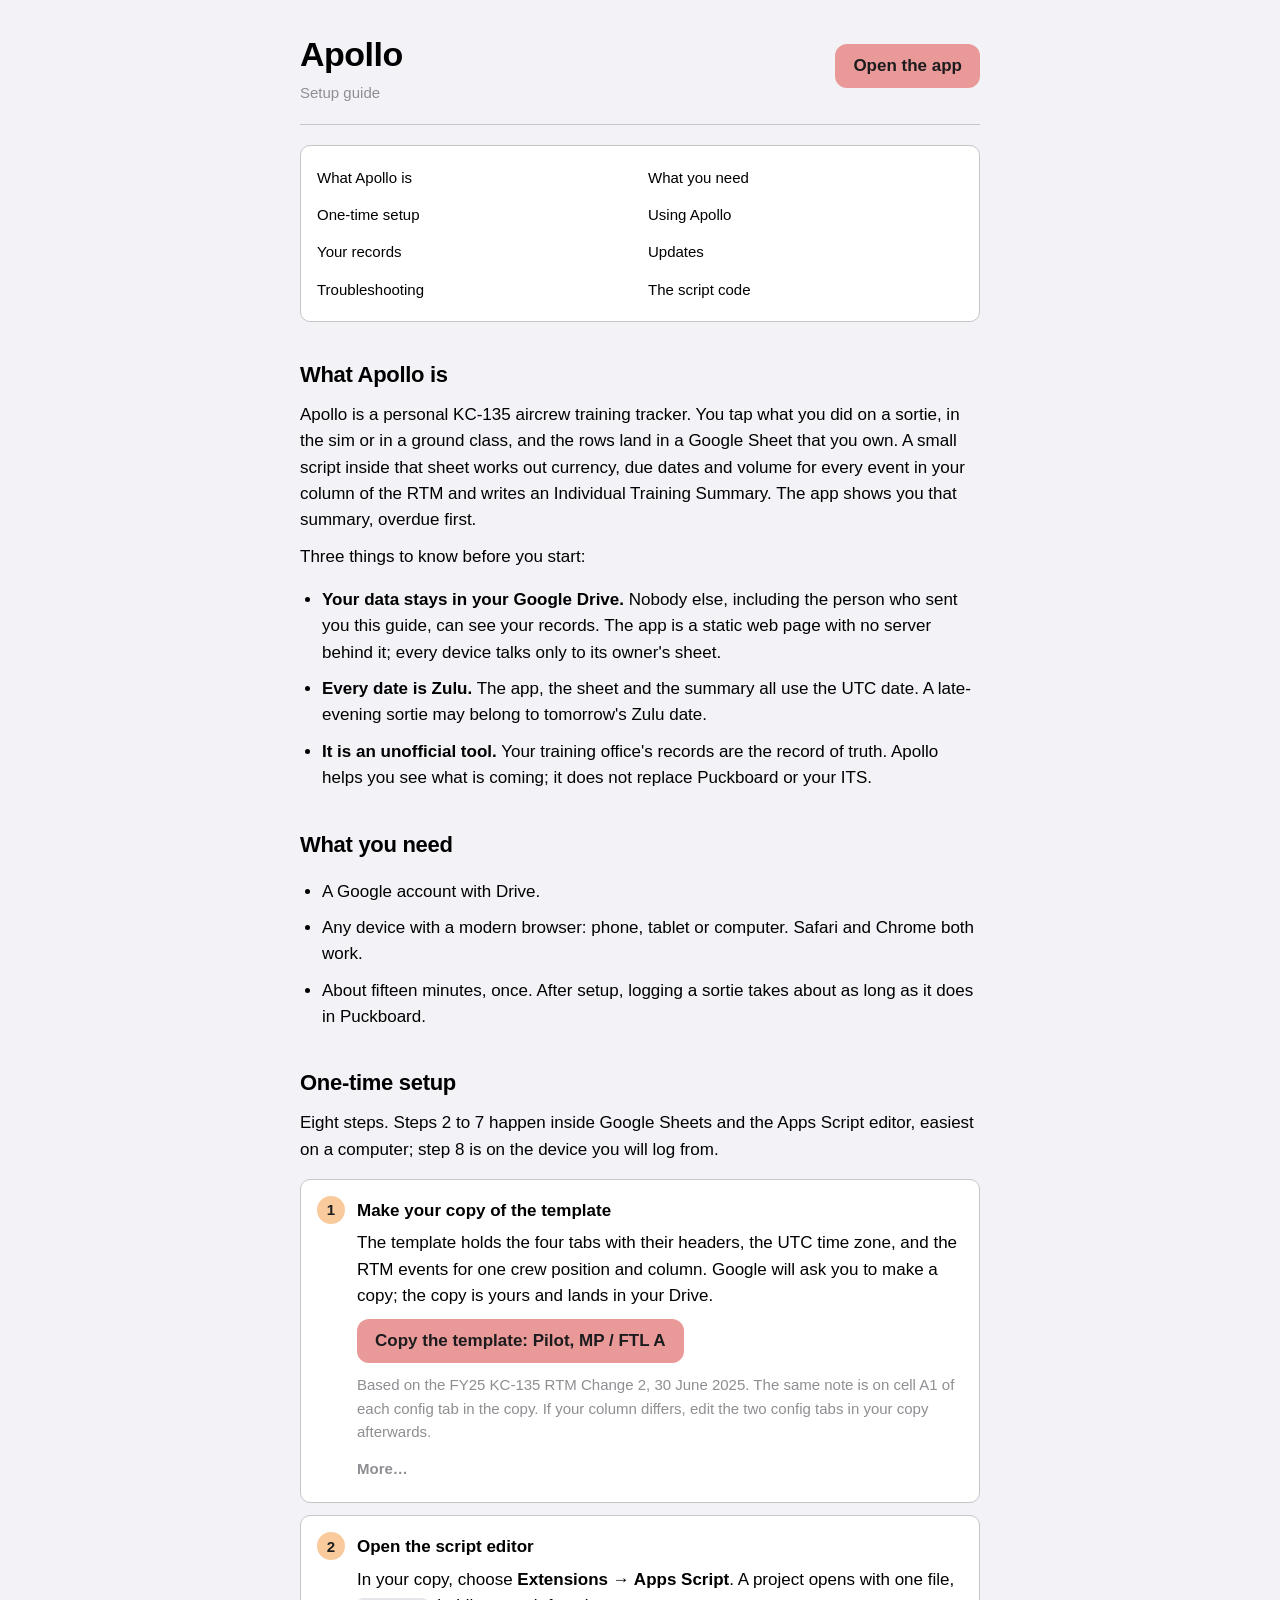
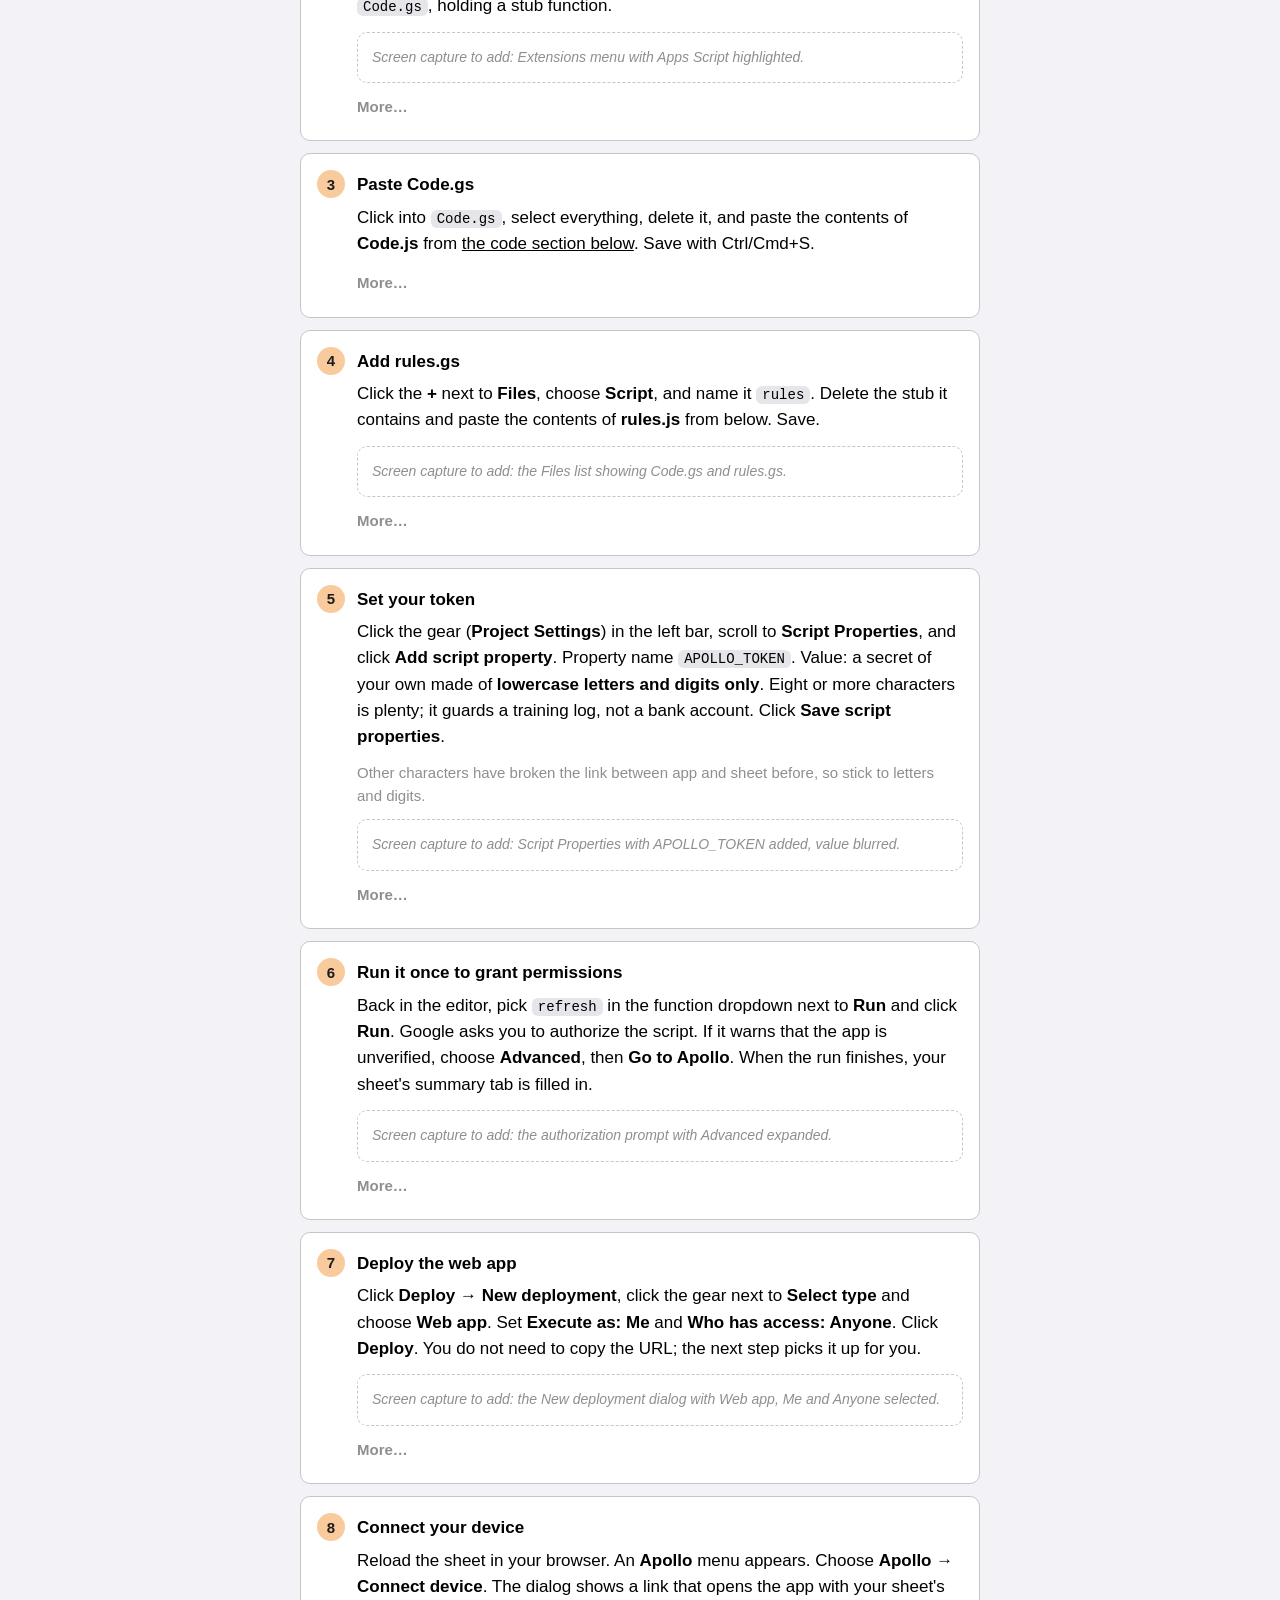
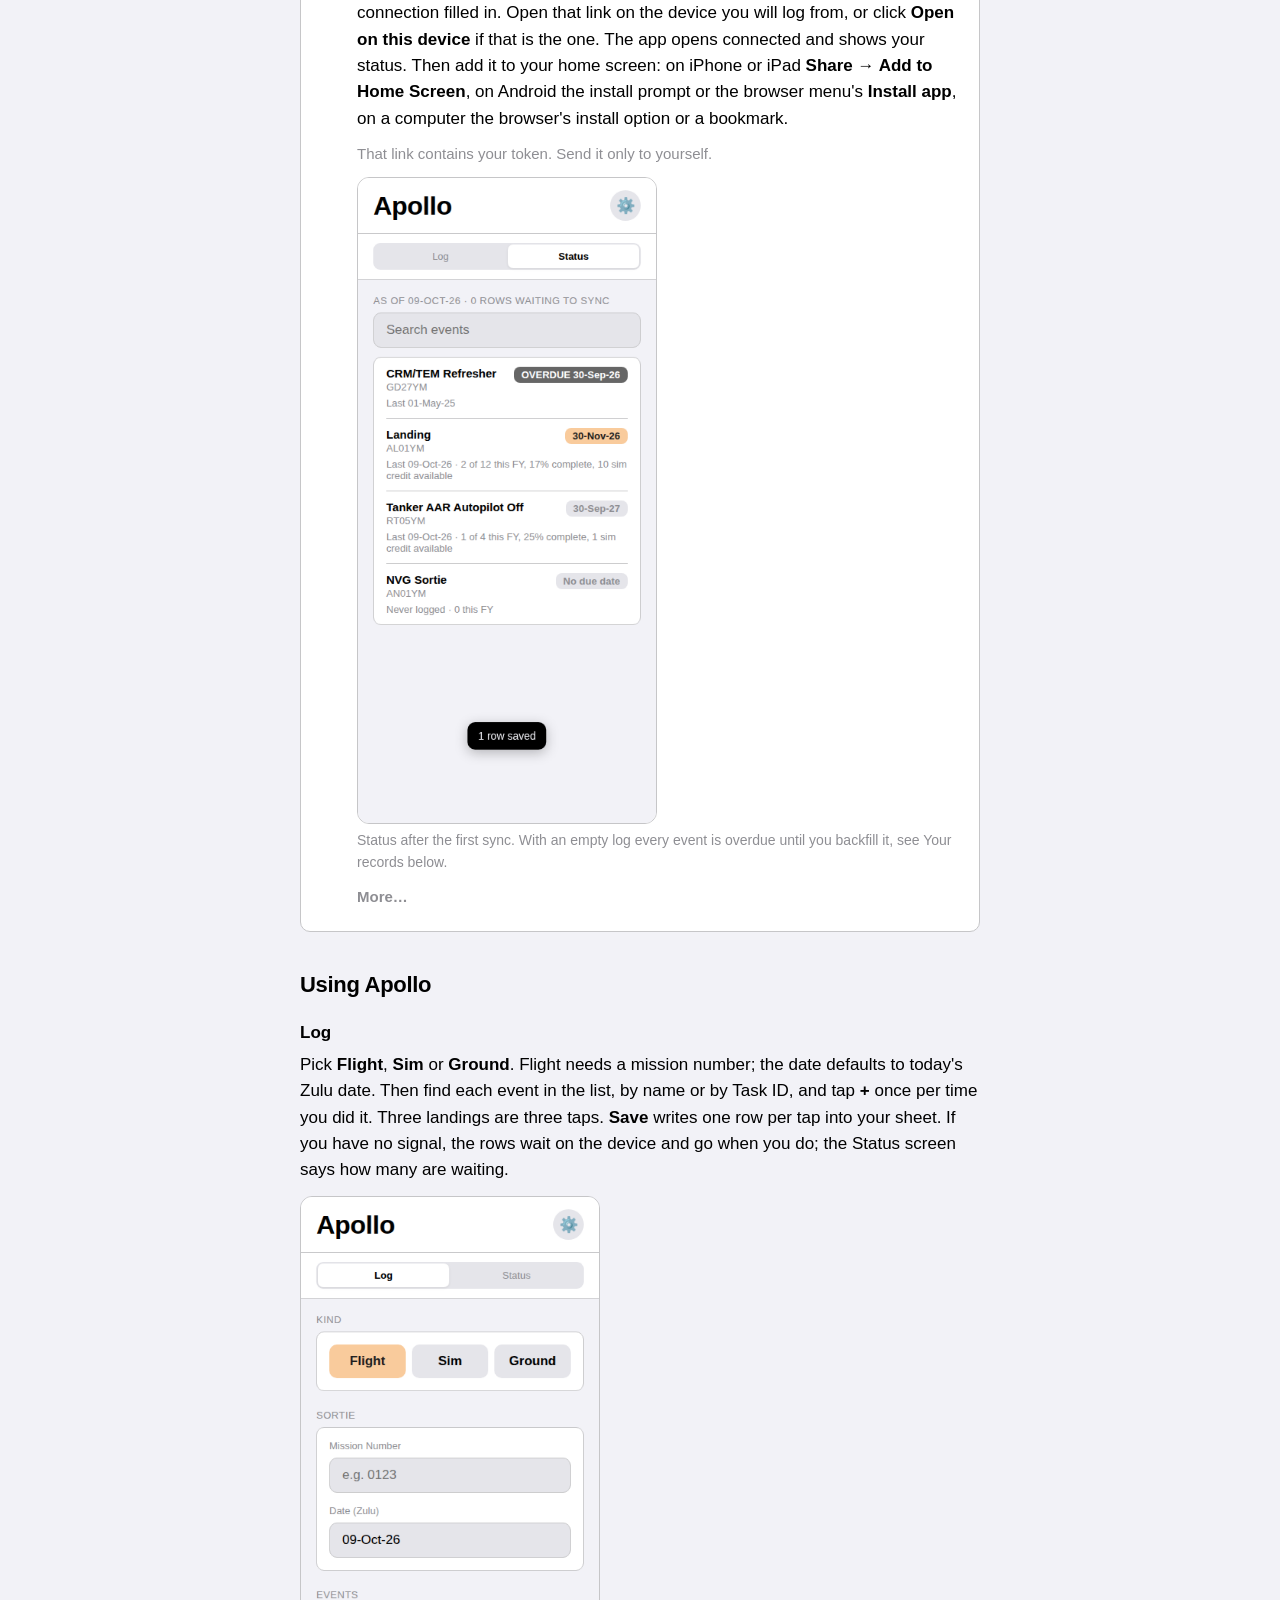
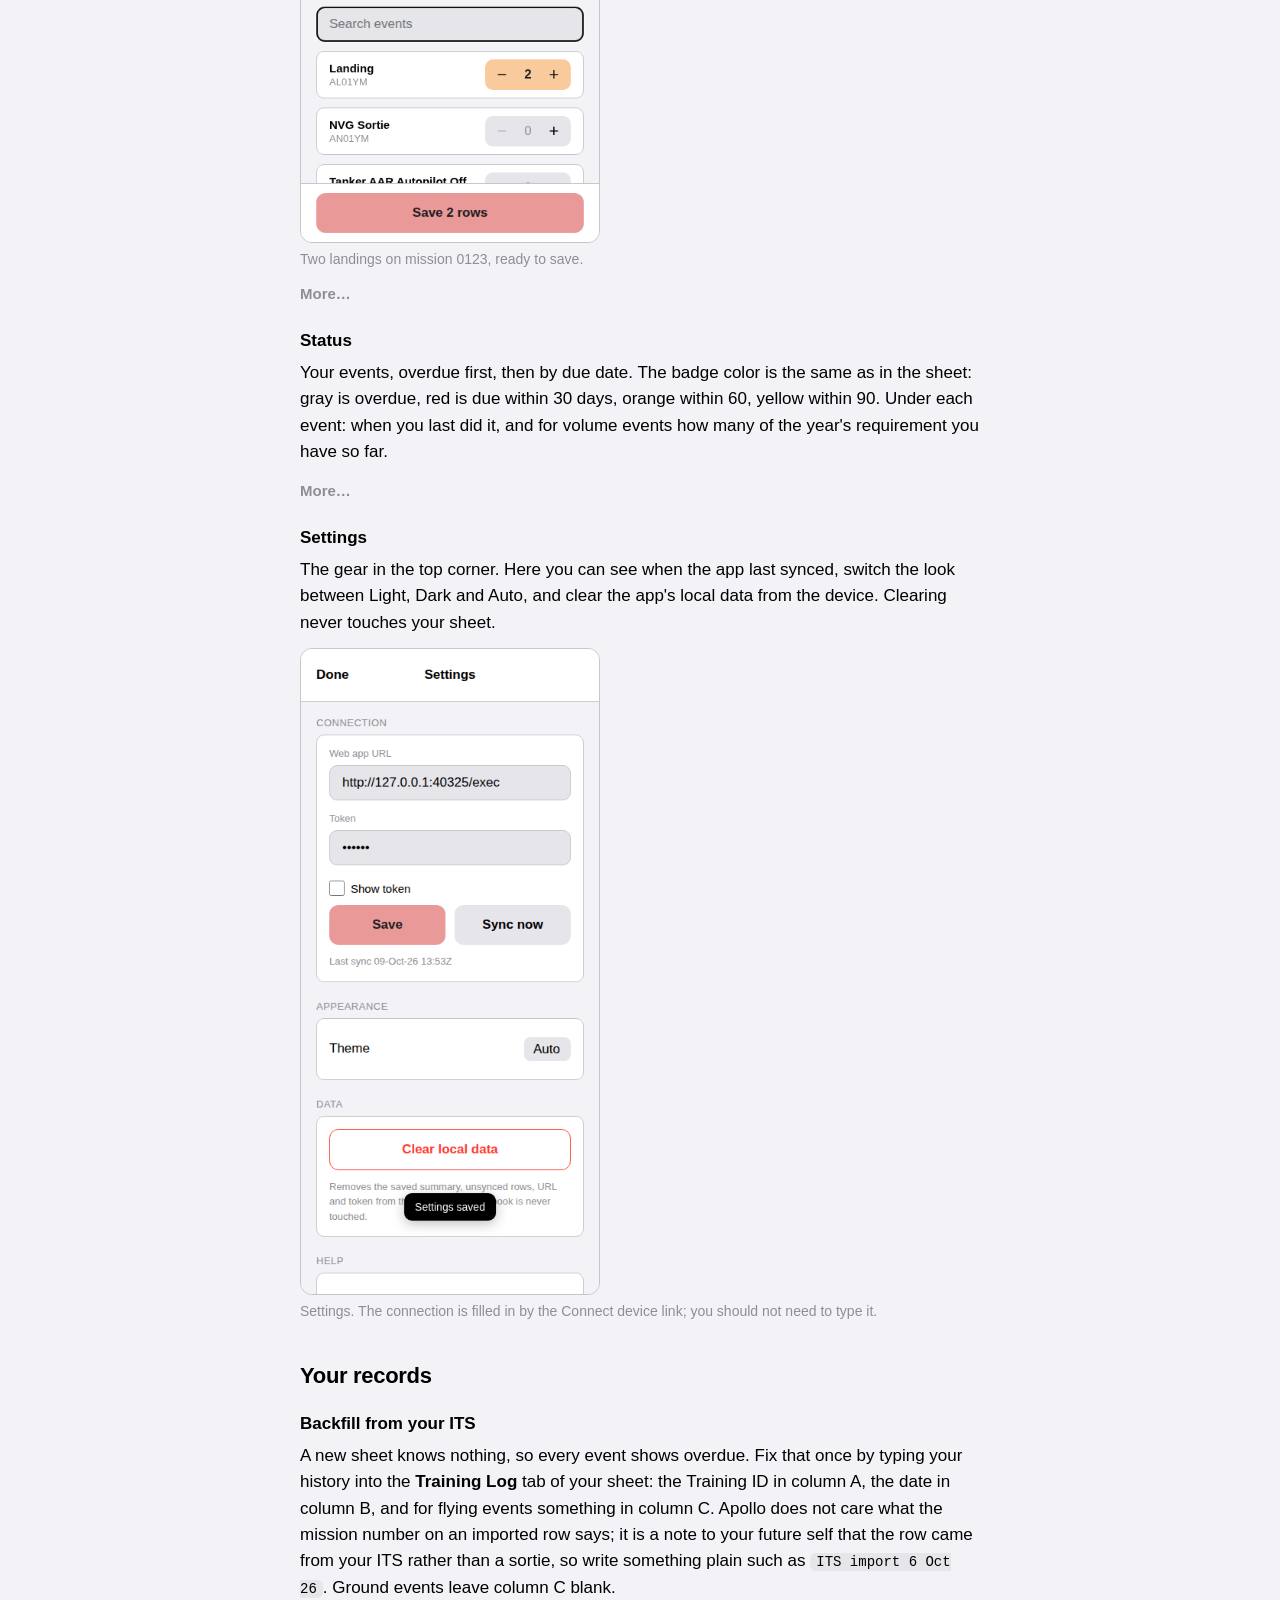
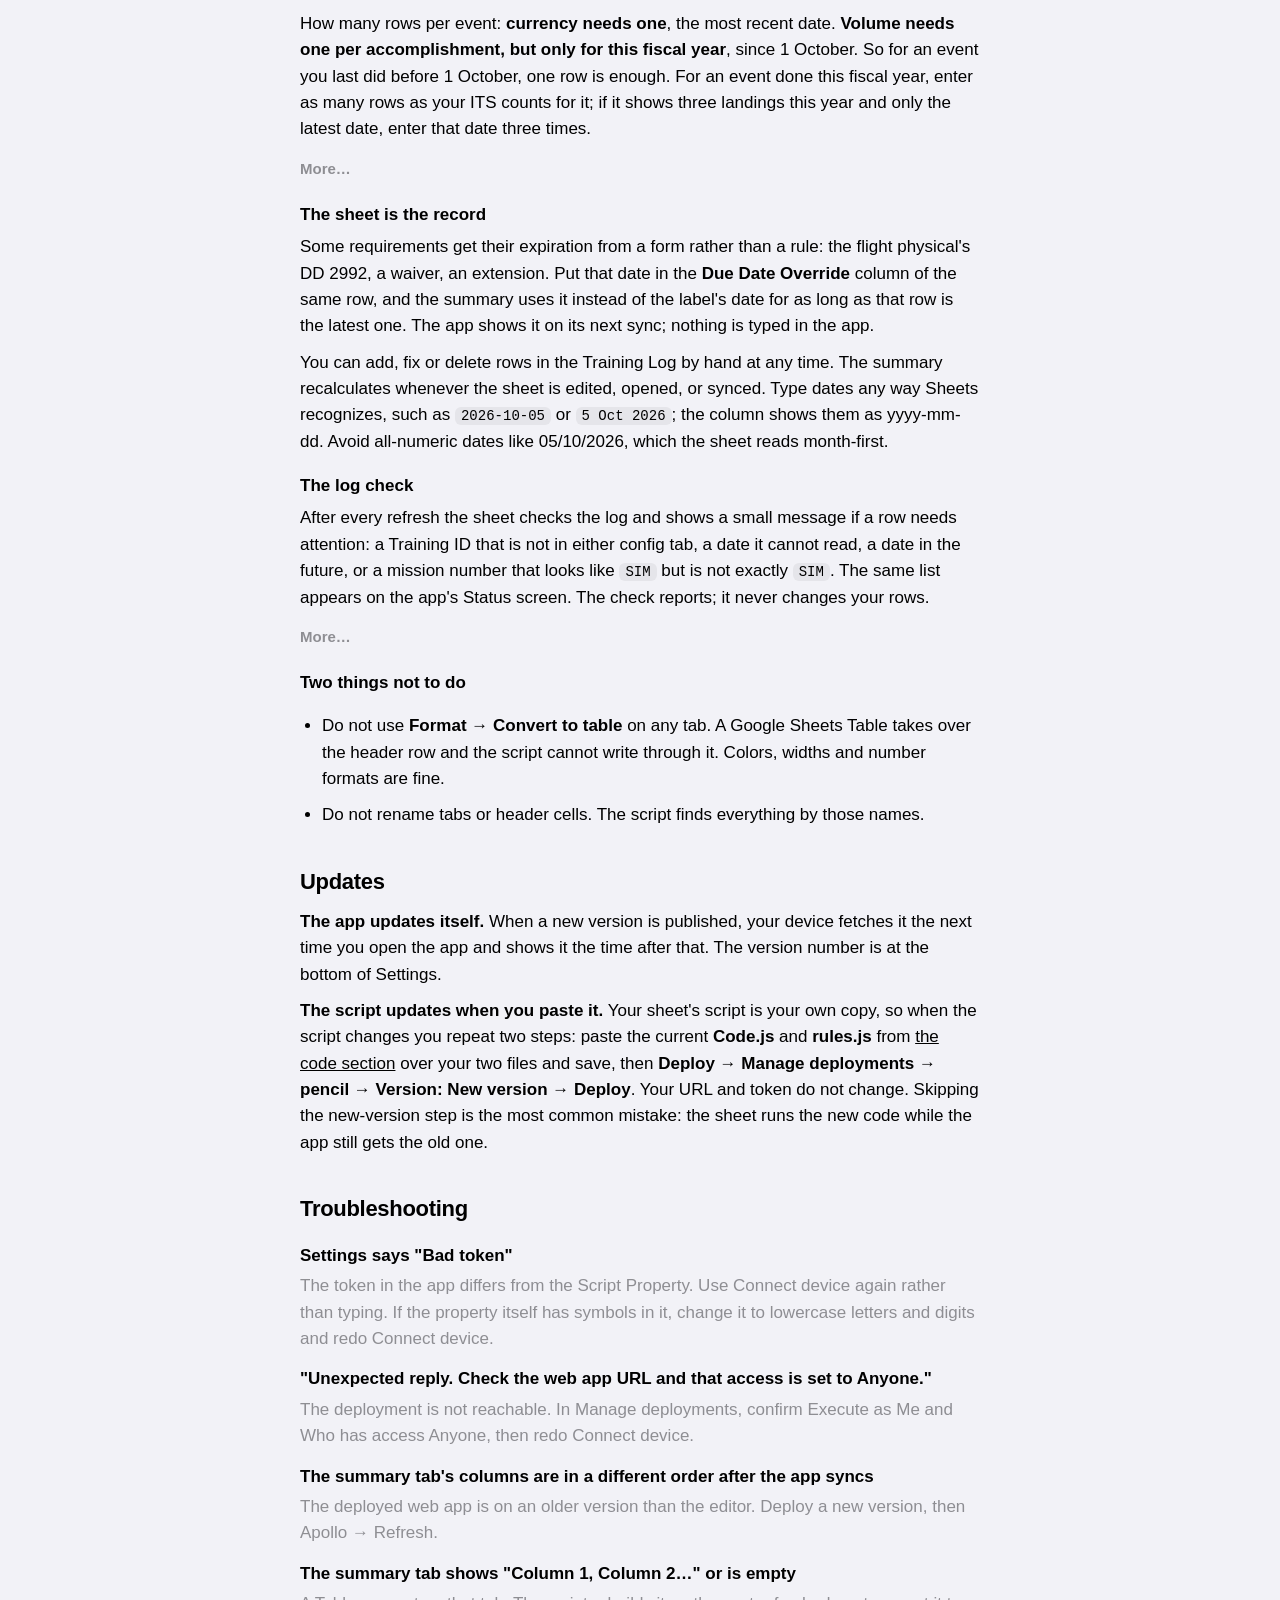
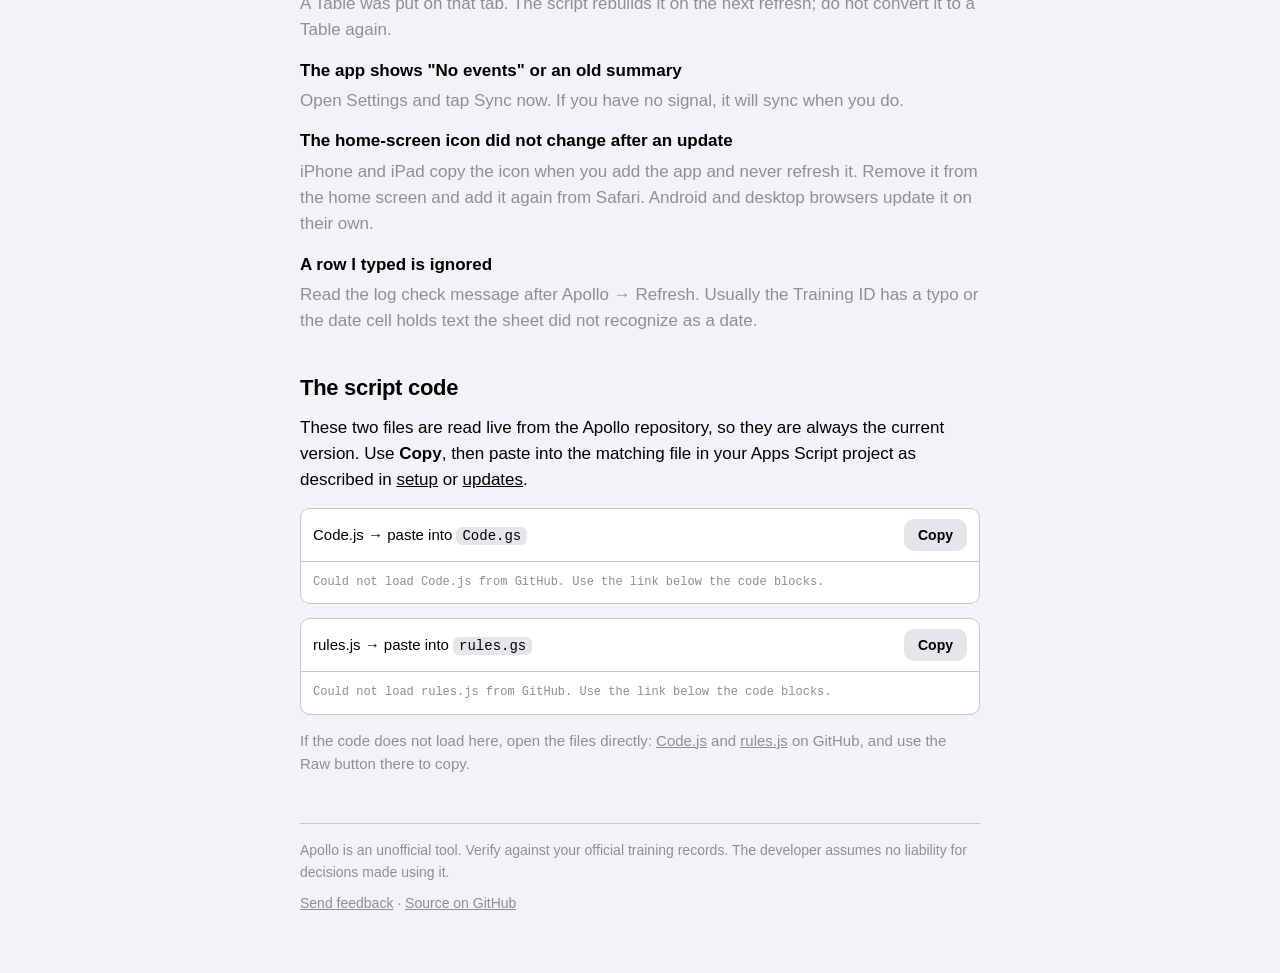
==== commit d72d90d9: "Training Log: Due Date Override column A fourth, hand-entered column on the Training Log. A date the" ====
--- a/app/guide/index.html
+++ b/app/guide/index.html
@@ -139,7 +139,7 @@
   <h3>Status</h3>
   <p>Your events, overdue first, then by due date. The badge color is the same as in the sheet: gray is overdue, red is due within 30 days, orange within 60, yellow within 90. Under each event: when you last did it, and for volume events how many of the year's requirement you have so far.</p>
   <details><summary>More</summary>
-    <p>Due dates come from the label on your config tab, read the way the RTM reads them. Monthly, Quarterly and Semi-Annual events are due at the end of the period after the one you last did them in, with quarters and halves aligned to the fiscal year. Annual, Biennial and Triennial events are due on 30 September one, two or three fiscal years on. "N Months" and "N Days" count from the date itself. PCS, As Required and N/A have no due date and never show overdue.</p>
+    <p>Due dates come from the label on your config tab, read the way the RTM reads them. Monthly, Quarterly and Semi-Annual events are due at the end of the period after the one you last did them in, with quarters and halves aligned to the fiscal year. Annual, Biennial and Triennial events are due on 30 September one, two or three fiscal years on. "N Months" and "N Days" land on the last day of the month they count to, which is how ARMS counts them. PCS, As Required and N/A have no due date and never show overdue.</p>
     <p>Volume counts only this fiscal year, 1 October to 30 September. Sim rows count toward volume up to the event's sim-credit percentage of the requirement; "sim credit available" is how many more sim accomplishments can still count. An event is marked overdue when its due date has passed or when it has never been logged at all.</p>
   </details>
   <h3>Settings</h3>
@@ -157,6 +157,7 @@
     <p>Your ITS gives you the last date and this year's count per event. A quick way through it: for each event, type the last date once; then, for events with a count above one this year, copy that row until the count matches. Afterwards run Apollo → Refresh and compare the summary with the ITS. The Overdue column should agree with it, and each volume event's "Volume Accomplished" should match the ITS count.</p>
   </details>
   <h3>The sheet is the record</h3>
+  <p>Some requirements get their expiration from a form rather than a rule: the flight physical's DD 2992, a waiver, an extension. Put that date in the <b>Due Date Override</b> column of the same row, and the summary uses it instead of the label's date for as long as that row is the latest one. The app shows it on its next sync; nothing is typed in the app.</p>
   <p>You can add, fix or delete rows in the Training Log by hand at any time. The summary recalculates whenever the sheet is edited, opened, or synced. Type dates any way Sheets recognizes, such as <code>2026-10-05</code> or <code>5 Oct 2026</code>; the column shows them as yyyy-mm-dd. Avoid all-numeric dates like 05/10/2026, which the sheet reads month-first.</p>
   <h3>The log check</h3>
   <p>After every refresh the sheet checks the log and shows a small message if a row needs attention: a Training ID that is not in either config tab, a date it cannot read, a date in the future, or a mission number that looks like <code>SIM</code> but is not exactly <code>SIM</code>. The same list appears on the app's Status screen. The check reports; it never changes your rows.</p>
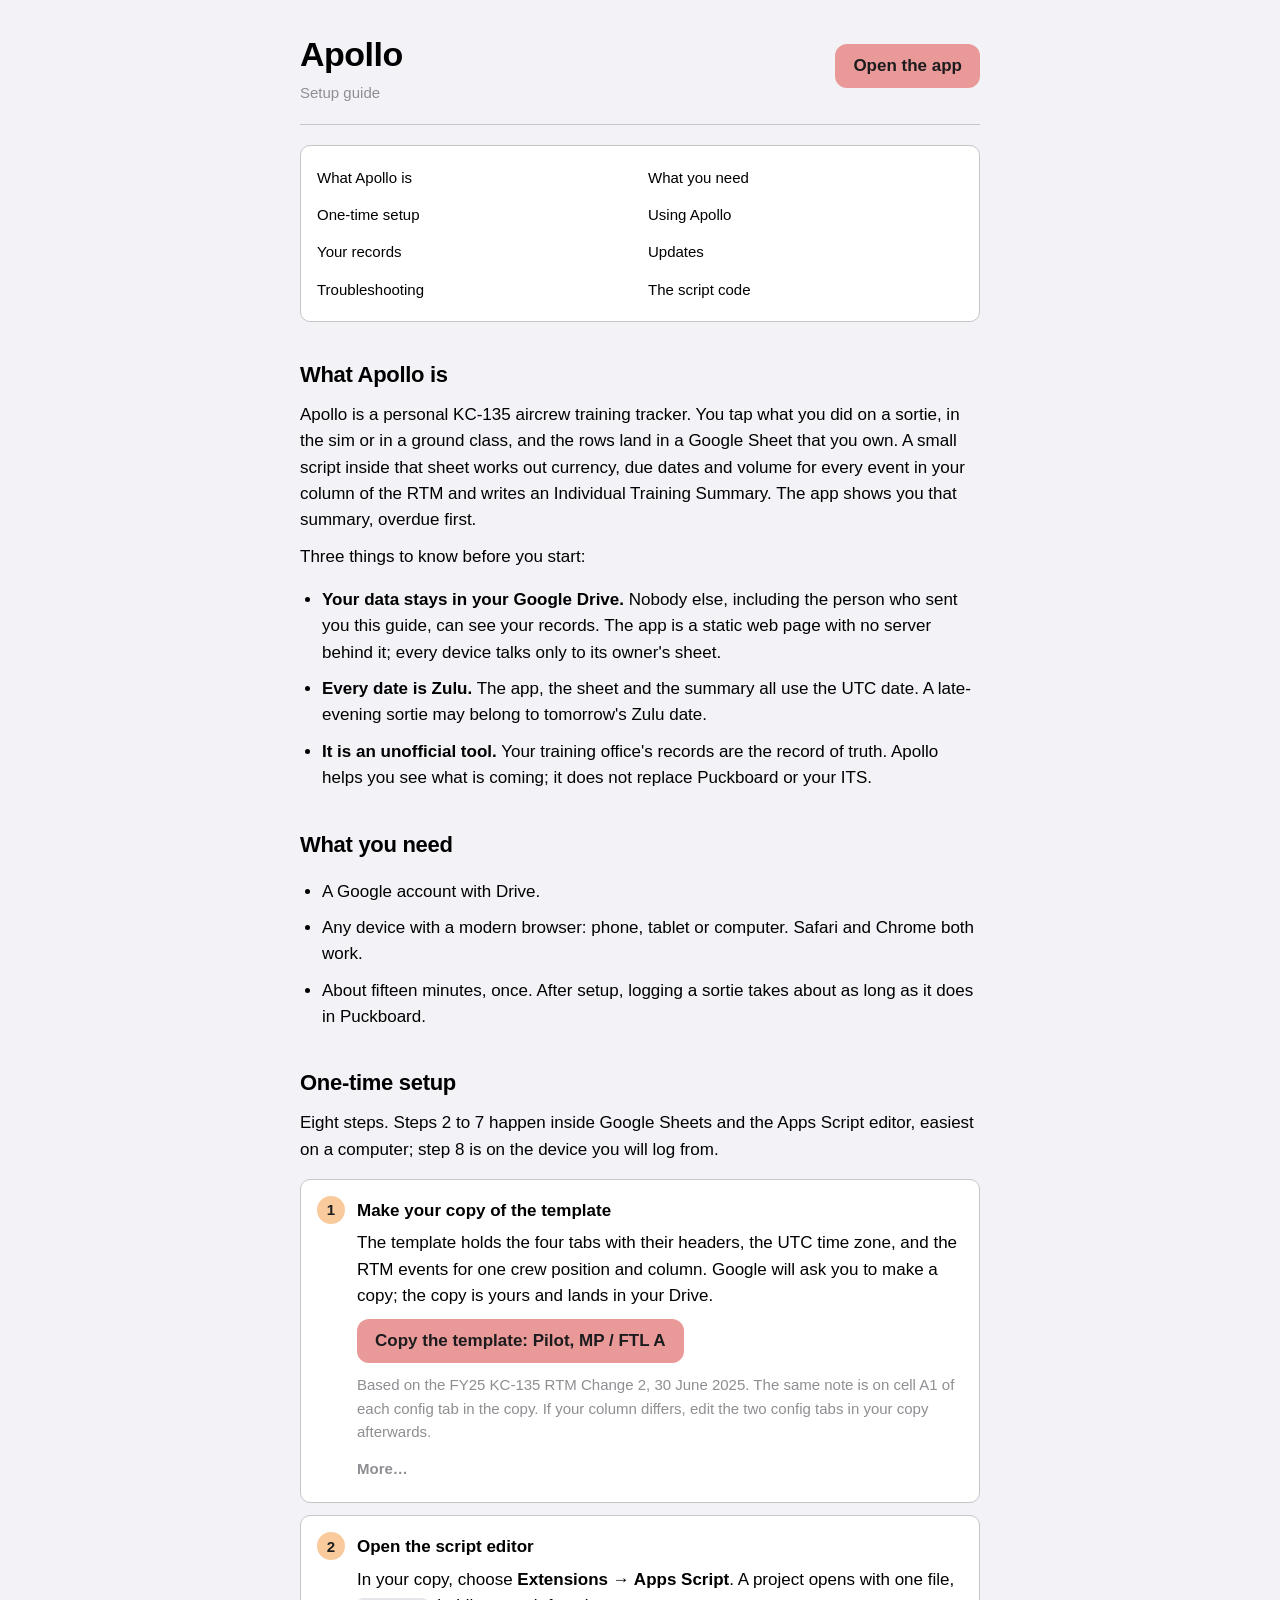
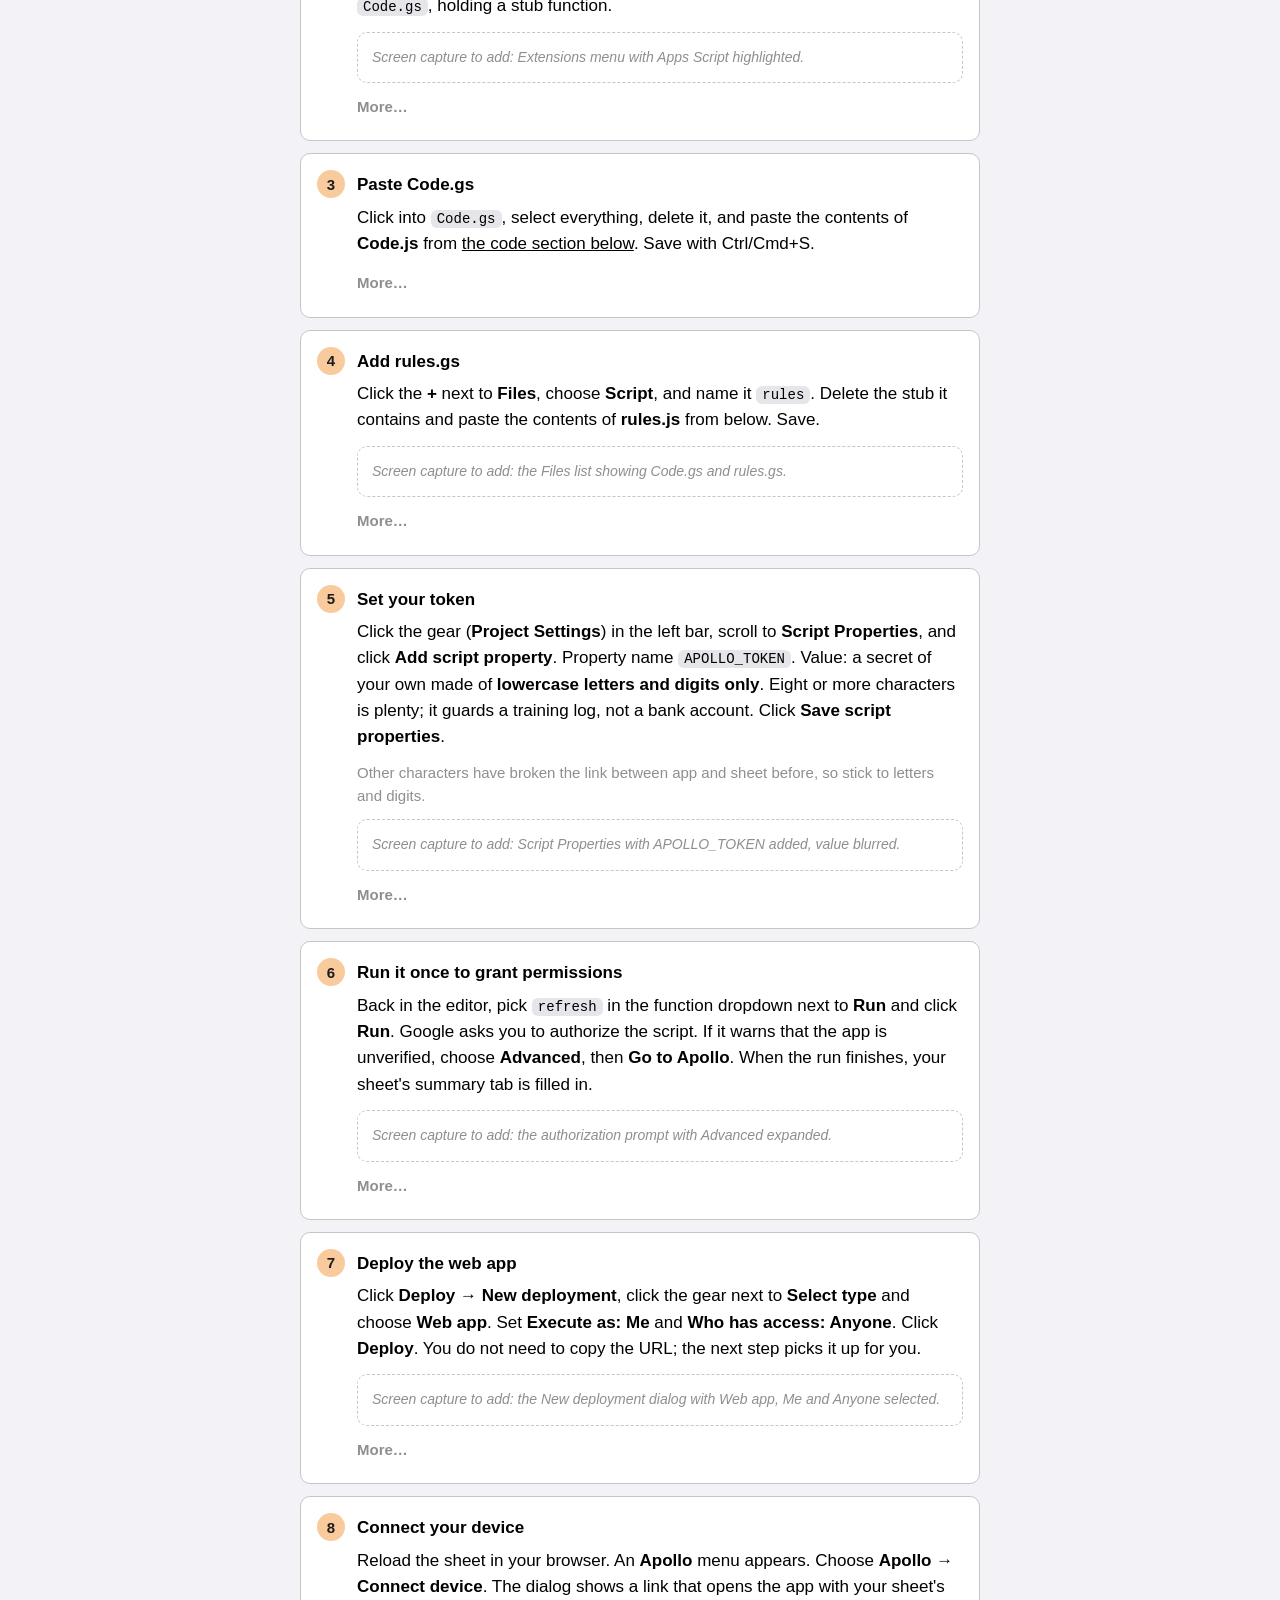
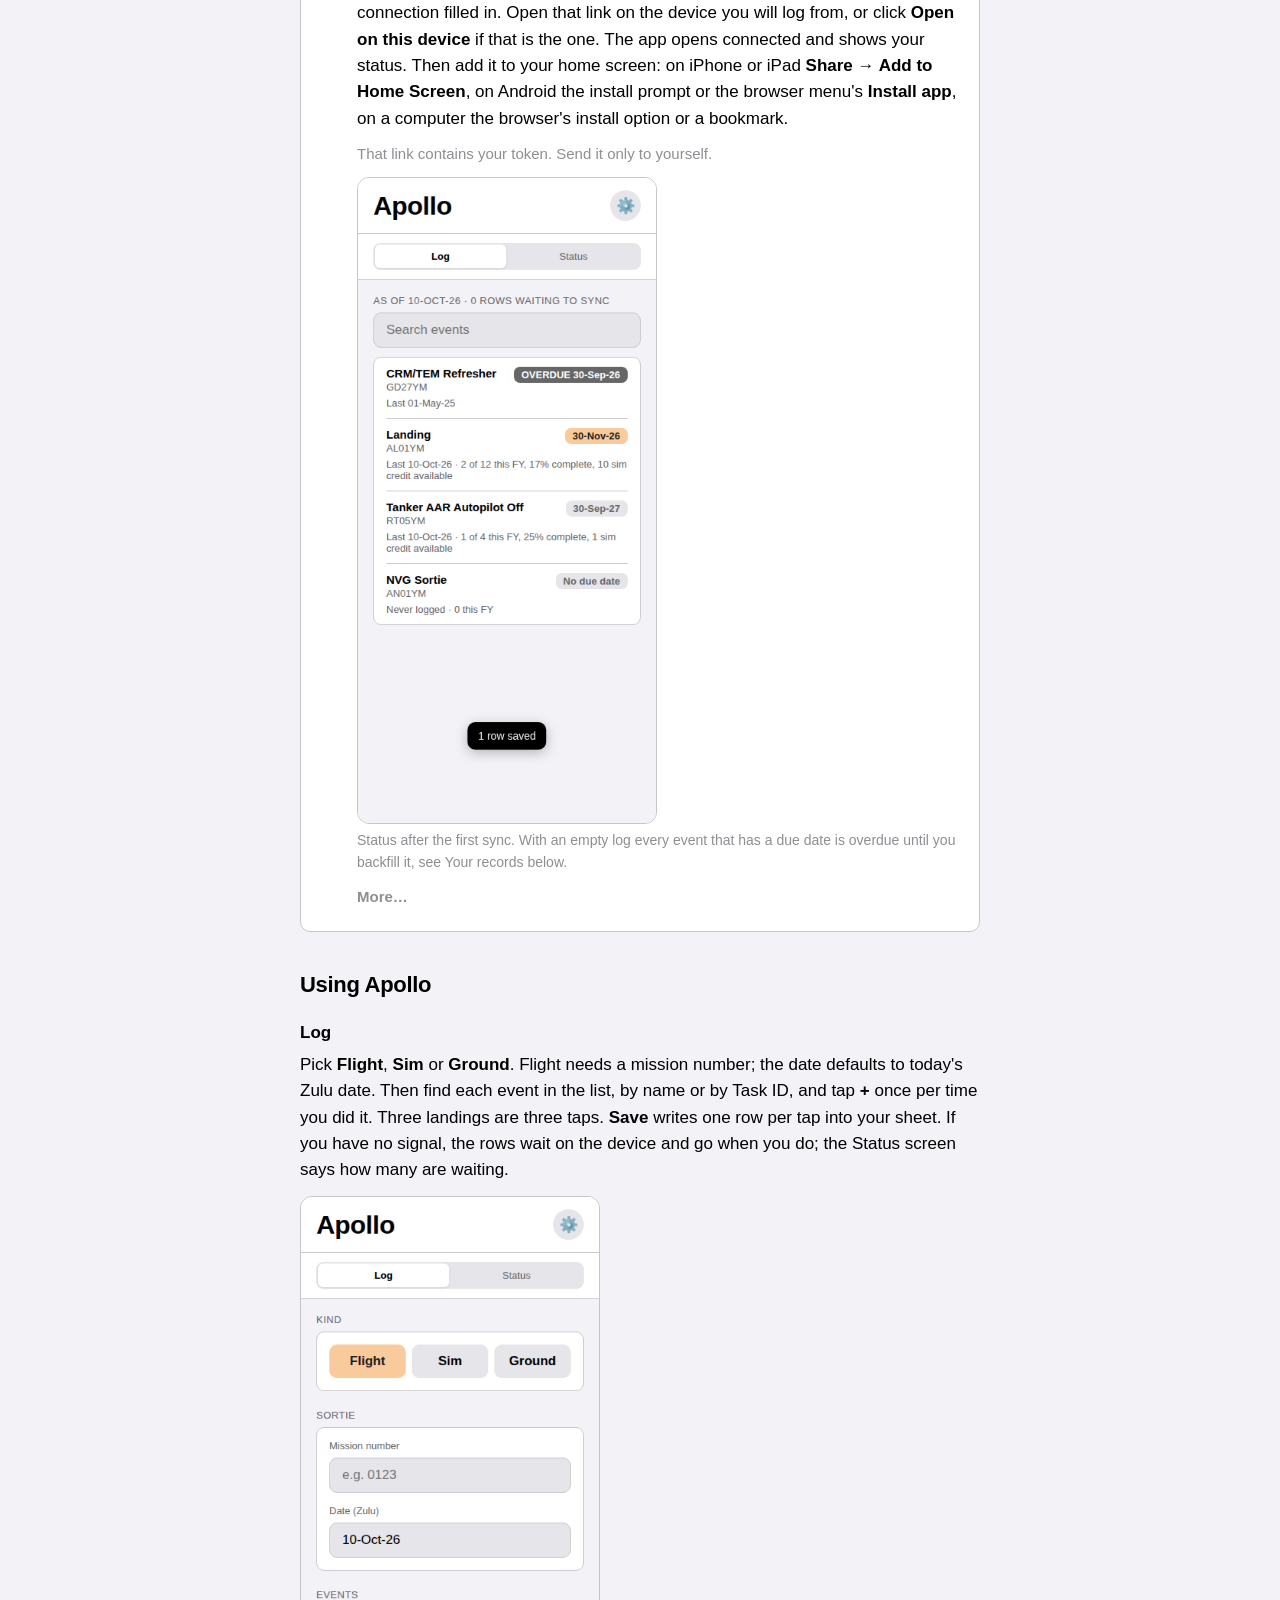
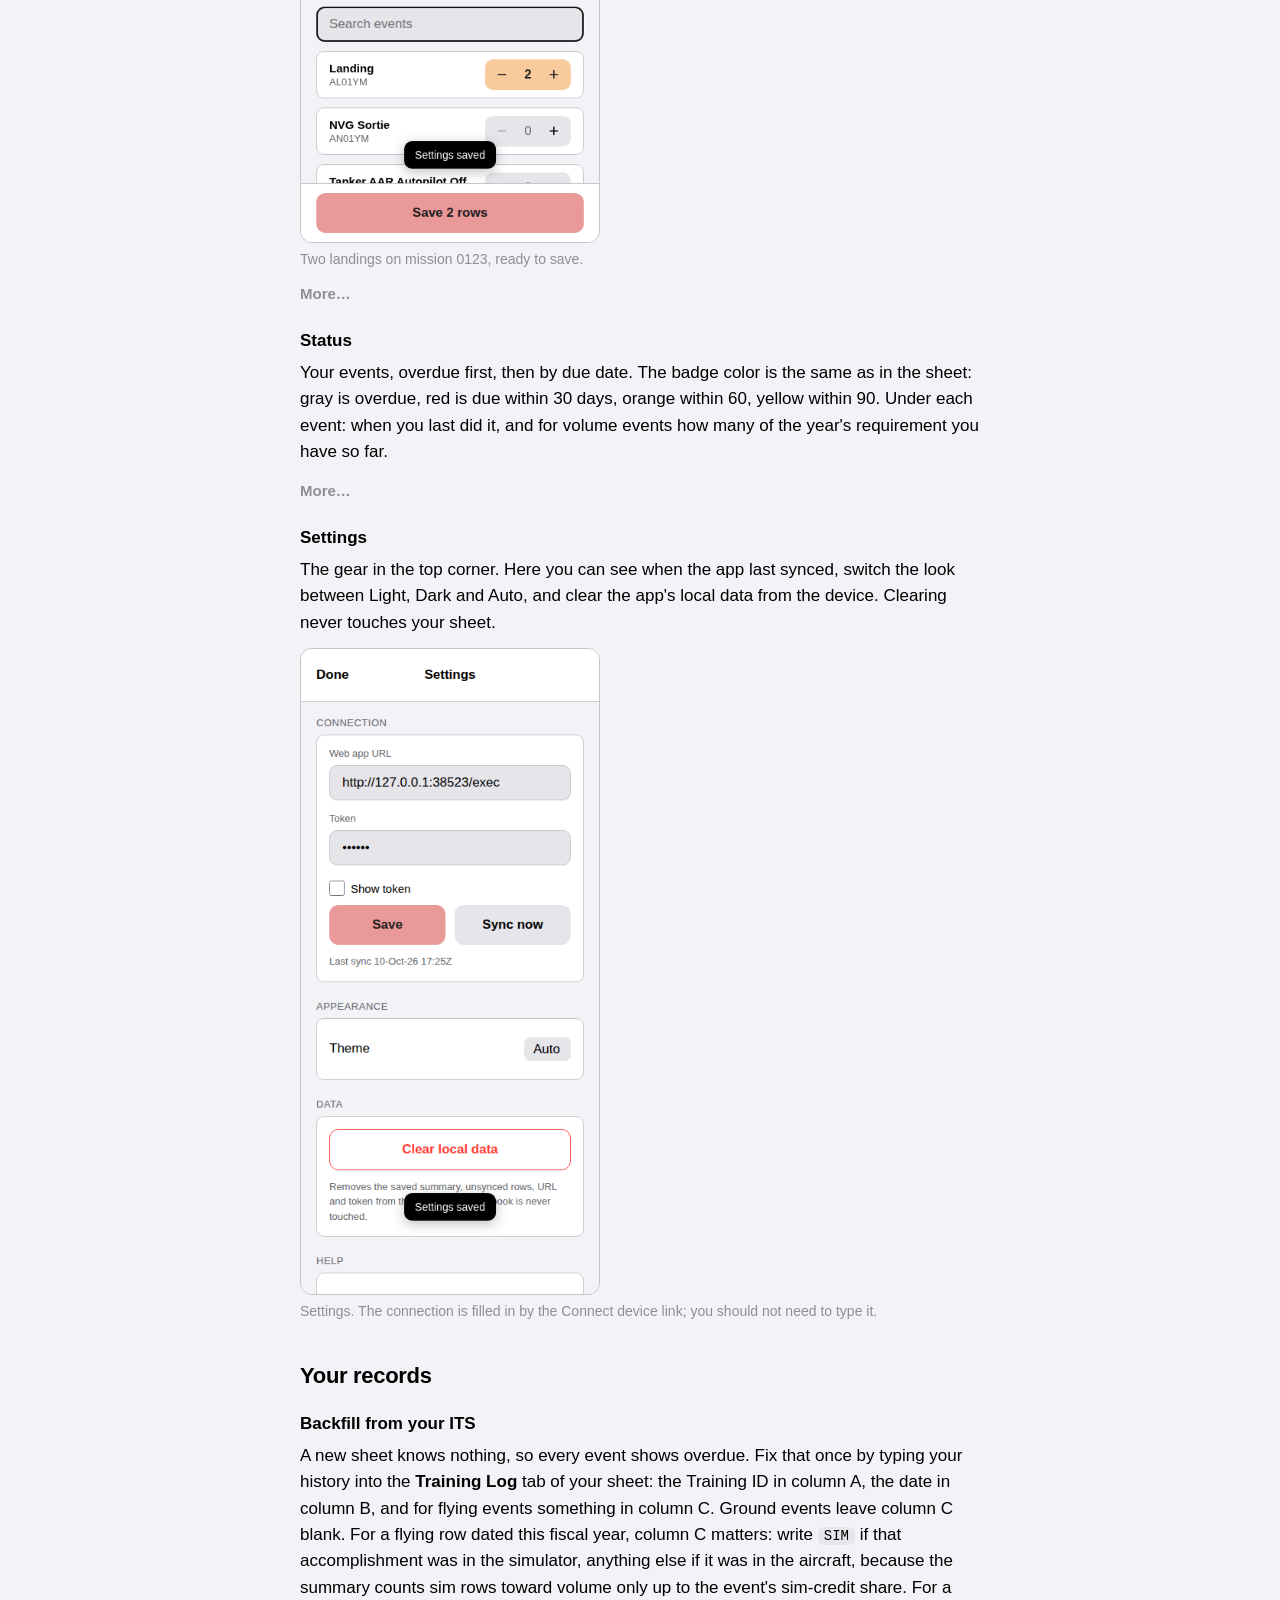
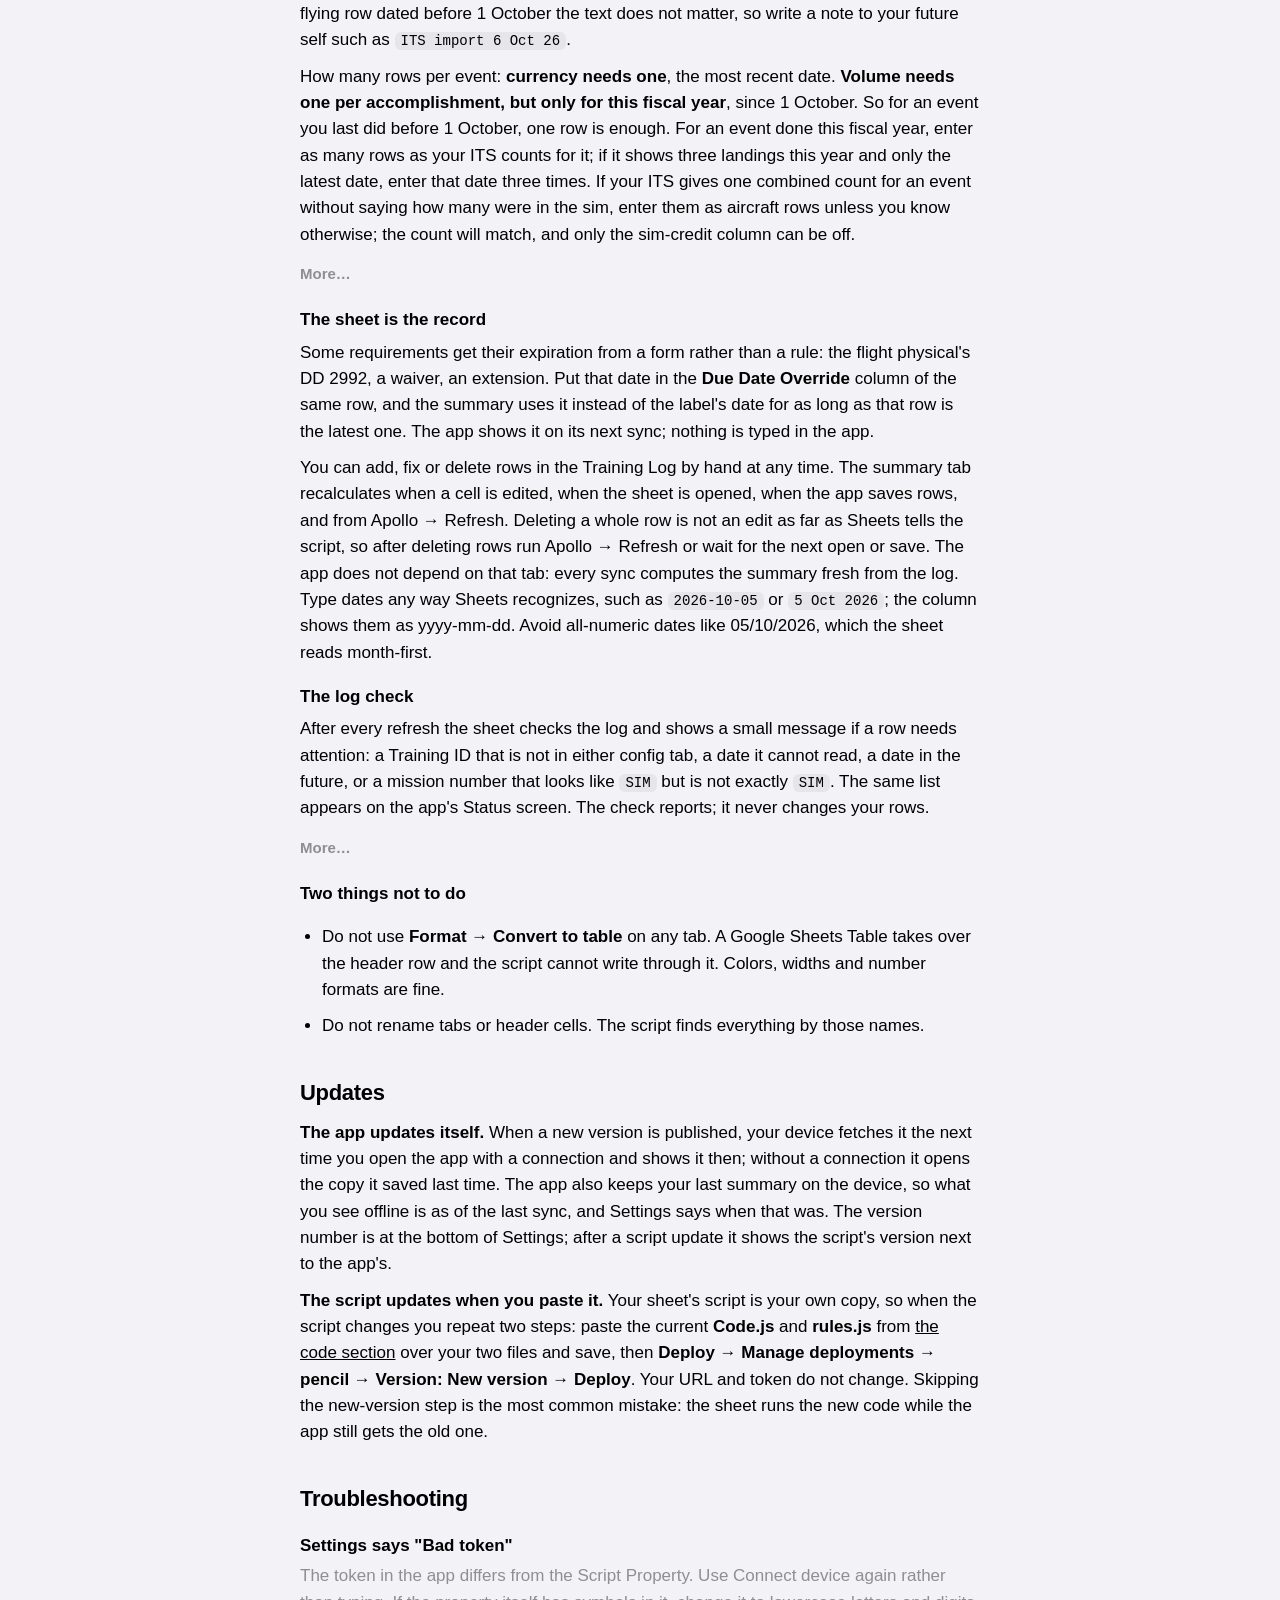
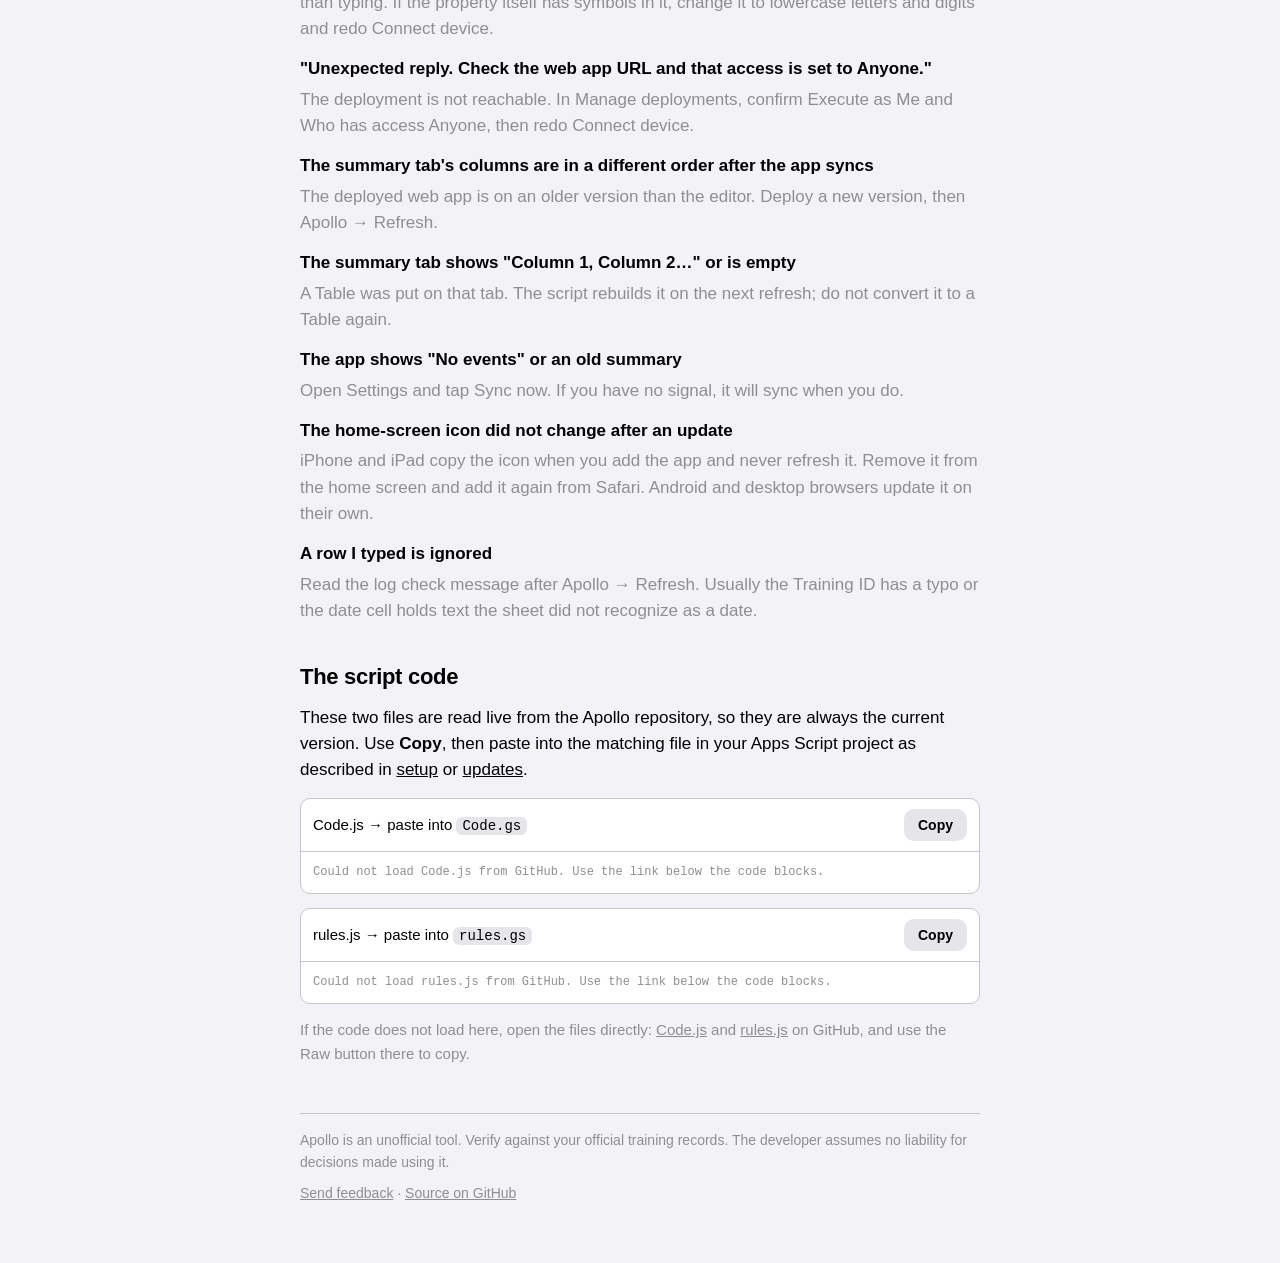
==== commit 64c0f4e4: "Package 3: the guide and the spec App version 2026.10.10.3 (the guide lives under app/).  Guide: a b" ====
--- a/app/guide/index.html
+++ b/app/guide/index.html
@@ -104,7 +104,7 @@
       <figure class="capture">Screen capture to add: the authorization prompt with Advanced expanded.</figure>
       <details><summary>More</summary>
         <p>The screens come in this order: choose your Google account; a page saying Google hasn't verified this app, where you click <b>Advanced</b> and then <b>Go to Apollo (unsafe)</b>; then a list of what the script wants, which is to edit your spreadsheets and connect to an external service, where you click <b>Allow</b>. "Unsafe" and "unverified" appear because the script is your own copy that Google has never reviewed. You are authorizing your own script to edit your own sheet, and nothing else.</p>
-        <p>When the run finishes, the editor's Execution log shows "Execution completed", and your sheet's Individual Training Summary tab lists every event with Overdue set on all of them, since the log is still empty.</p>
+        <p>When the run finishes, the editor's Execution log shows "Execution completed", and your sheet's Individual Training Summary tab lists every event. With the log still empty, every event whose label gives a due date shows Overdue; events with no due date (PCS, As Required, N/A) show nothing, and a label the script does not recognize shows CHECK LABEL.</p>
       </details>
     </li>
     <li>
@@ -119,7 +119,7 @@
       <h3>Connect your device</h3>
       <p>Reload the sheet in your browser. An <b>Apollo</b> menu appears. Choose <b>Apollo → Connect device</b>. The dialog shows a link that opens the app with your sheet's connection filled in. Open that link on the device you will log from, or click <b>Open on this device</b> if that is the one. The app opens connected and shows your status. Then add it to your home screen: on iPhone or iPad <b>Share → Add to Home Screen</b>, on Android the install prompt or the browser menu's <b>Install app</b>, on a computer the browser's install option or a bookmark.</p>
       <p class="note">That link contains your token. Send it only to yourself.</p>
-      <figure><img src="img/status.png" alt="The Status screen after the first sync" loading="lazy"><figcaption>Status after the first sync. With an empty log every event is overdue until you backfill it, see Your records below.</figcaption></figure>
+      <figure><img src="img/status.png" alt="The Status screen after the first sync" loading="lazy"><figcaption>Status after the first sync. With an empty log every event that has a due date is overdue until you backfill it, see Your records below.</figcaption></figure>
       <details><summary>More</summary>
         <p>The link is the app's address with your web app URL and token tucked after a <code>#</code>. That part never leaves your device, so the server that hosts the app never sees your token. Getting the link to a device: AirDrop, a message to yourself, an email, or a notes app all work. On the device, the app opens, saves the connection, removes the token from the address bar, and syncs.</p>
         <p>Adding to the home screen makes Apollo open full-screen like an installed app and keeps working with no signal. On iPhone and iPad it must be done from Safari. You can connect as many devices as you like; each one gets the same link.</p>
@@ -150,15 +150,15 @@
 <section id="records">
   <h2>Your records</h2>
   <h3>Backfill from your ITS</h3>
-  <p>A new sheet knows nothing, so every event shows overdue. Fix that once by typing your history into the <b>Training Log</b> tab of your sheet: the Training ID in column A, the date in column B, and for flying events something in column C. Apollo does not care what the mission number on an imported row says; it is a note to your future self that the row came from your ITS rather than a sortie, so write something plain such as <code>ITS import 6 Oct 26</code>. Ground events leave column C blank.</p>
-  <p>How many rows per event: <b>currency needs one</b>, the most recent date. <b>Volume needs one per accomplishment, but only for this fiscal year</b>, since 1 October. So for an event you last did before 1 October, one row is enough. For an event done this fiscal year, enter as many rows as your ITS counts for it; if it shows three landings this year and only the latest date, enter that date three times.</p>
+  <p>A new sheet knows nothing, so every event shows overdue. Fix that once by typing your history into the <b>Training Log</b> tab of your sheet: the Training ID in column A, the date in column B, and for flying events something in column C. Ground events leave column C blank. For a flying row dated this fiscal year, column C matters: write <code>SIM</code> if that accomplishment was in the simulator, anything else if it was in the aircraft, because the summary counts sim rows toward volume only up to the event's sim-credit share. For a flying row dated before 1 October the text does not matter, so write a note to your future self such as <code>ITS import 6 Oct 26</code>.</p>
+  <p>How many rows per event: <b>currency needs one</b>, the most recent date. <b>Volume needs one per accomplishment, but only for this fiscal year</b>, since 1 October. So for an event you last did before 1 October, one row is enough. For an event done this fiscal year, enter as many rows as your ITS counts for it; if it shows three landings this year and only the latest date, enter that date three times. If your ITS gives one combined count for an event without saying how many were in the sim, enter them as aircraft rows unless you know otherwise; the count will match, and only the sim-credit column can be off.</p>
   <details><summary>More</summary>
     <p>Why the difference: the summary's due date comes from the latest row, so one row sets it. The volume column counts rows dated in the current fiscal year, so each accomplishment needs its own row, exactly as it would if you had logged the sortie in the app. Rows dated before 1 October affect nothing but currency, which is why last year's totals do not need re-creating.</p>
     <p>Your ITS gives you the last date and this year's count per event. A quick way through it: for each event, type the last date once; then, for events with a count above one this year, copy that row until the count matches. Afterwards run Apollo → Refresh and compare the summary with the ITS. The Overdue column should agree with it, and each volume event's "Volume Accomplished" should match the ITS count.</p>
   </details>
   <h3>The sheet is the record</h3>
   <p>Some requirements get their expiration from a form rather than a rule: the flight physical's DD 2992, a waiver, an extension. Put that date in the <b>Due Date Override</b> column of the same row, and the summary uses it instead of the label's date for as long as that row is the latest one. The app shows it on its next sync; nothing is typed in the app.</p>
-  <p>You can add, fix or delete rows in the Training Log by hand at any time. The summary recalculates whenever the sheet is edited, opened, or synced. Type dates any way Sheets recognizes, such as <code>2026-10-05</code> or <code>5 Oct 2026</code>; the column shows them as yyyy-mm-dd. Avoid all-numeric dates like 05/10/2026, which the sheet reads month-first.</p>
+  <p>You can add, fix or delete rows in the Training Log by hand at any time. The summary tab recalculates when a cell is edited, when the sheet is opened, when the app saves rows, and from Apollo → Refresh. Deleting a whole row is not an edit as far as Sheets tells the script, so after deleting rows run Apollo → Refresh or wait for the next open or save. The app does not depend on that tab: every sync computes the summary fresh from the log. Type dates any way Sheets recognizes, such as <code>2026-10-05</code> or <code>5 Oct 2026</code>; the column shows them as yyyy-mm-dd. Avoid all-numeric dates like 05/10/2026, which the sheet reads month-first.</p>
   <h3>The log check</h3>
   <p>After every refresh the sheet checks the log and shows a small message if a row needs attention: a Training ID that is not in either config tab, a date it cannot read, a date in the future, or a mission number that looks like <code>SIM</code> but is not exactly <code>SIM</code>. The same list appears on the app's Status screen. The check reports; it never changes your rows.</p>
   <details><summary>More</summary>
@@ -173,7 +173,7 @@
 
 <section id="updates">
   <h2>Updates</h2>
-  <p><b>The app updates itself.</b> When a new version is published, your device fetches it the next time you open the app and shows it the time after that. The version number is at the bottom of Settings.</p>
+  <p><b>The app updates itself.</b> When a new version is published, your device fetches it the next time you open the app with a connection and shows it then; without a connection it opens the copy it saved last time. The app also keeps your last summary on the device, so what you see offline is as of the last sync, and Settings says when that was. The version number is at the bottom of Settings; after a script update it shows the script's version next to the app's.</p>
   <p><b>The script updates when you paste it.</b> Your sheet's script is your own copy, so when the script changes you repeat two steps: paste the current <b>Code.js</b> and <b>rules.js</b> from <a href="#code">the code section</a> over your two files and save, then <b>Deploy → Manage deployments → pencil → Version: New version → Deploy</b>. Your URL and token do not change. Skipping the new-version step is the most common mistake: the sheet runs the new code while the app still gets the old one.</p>
 </section>
 
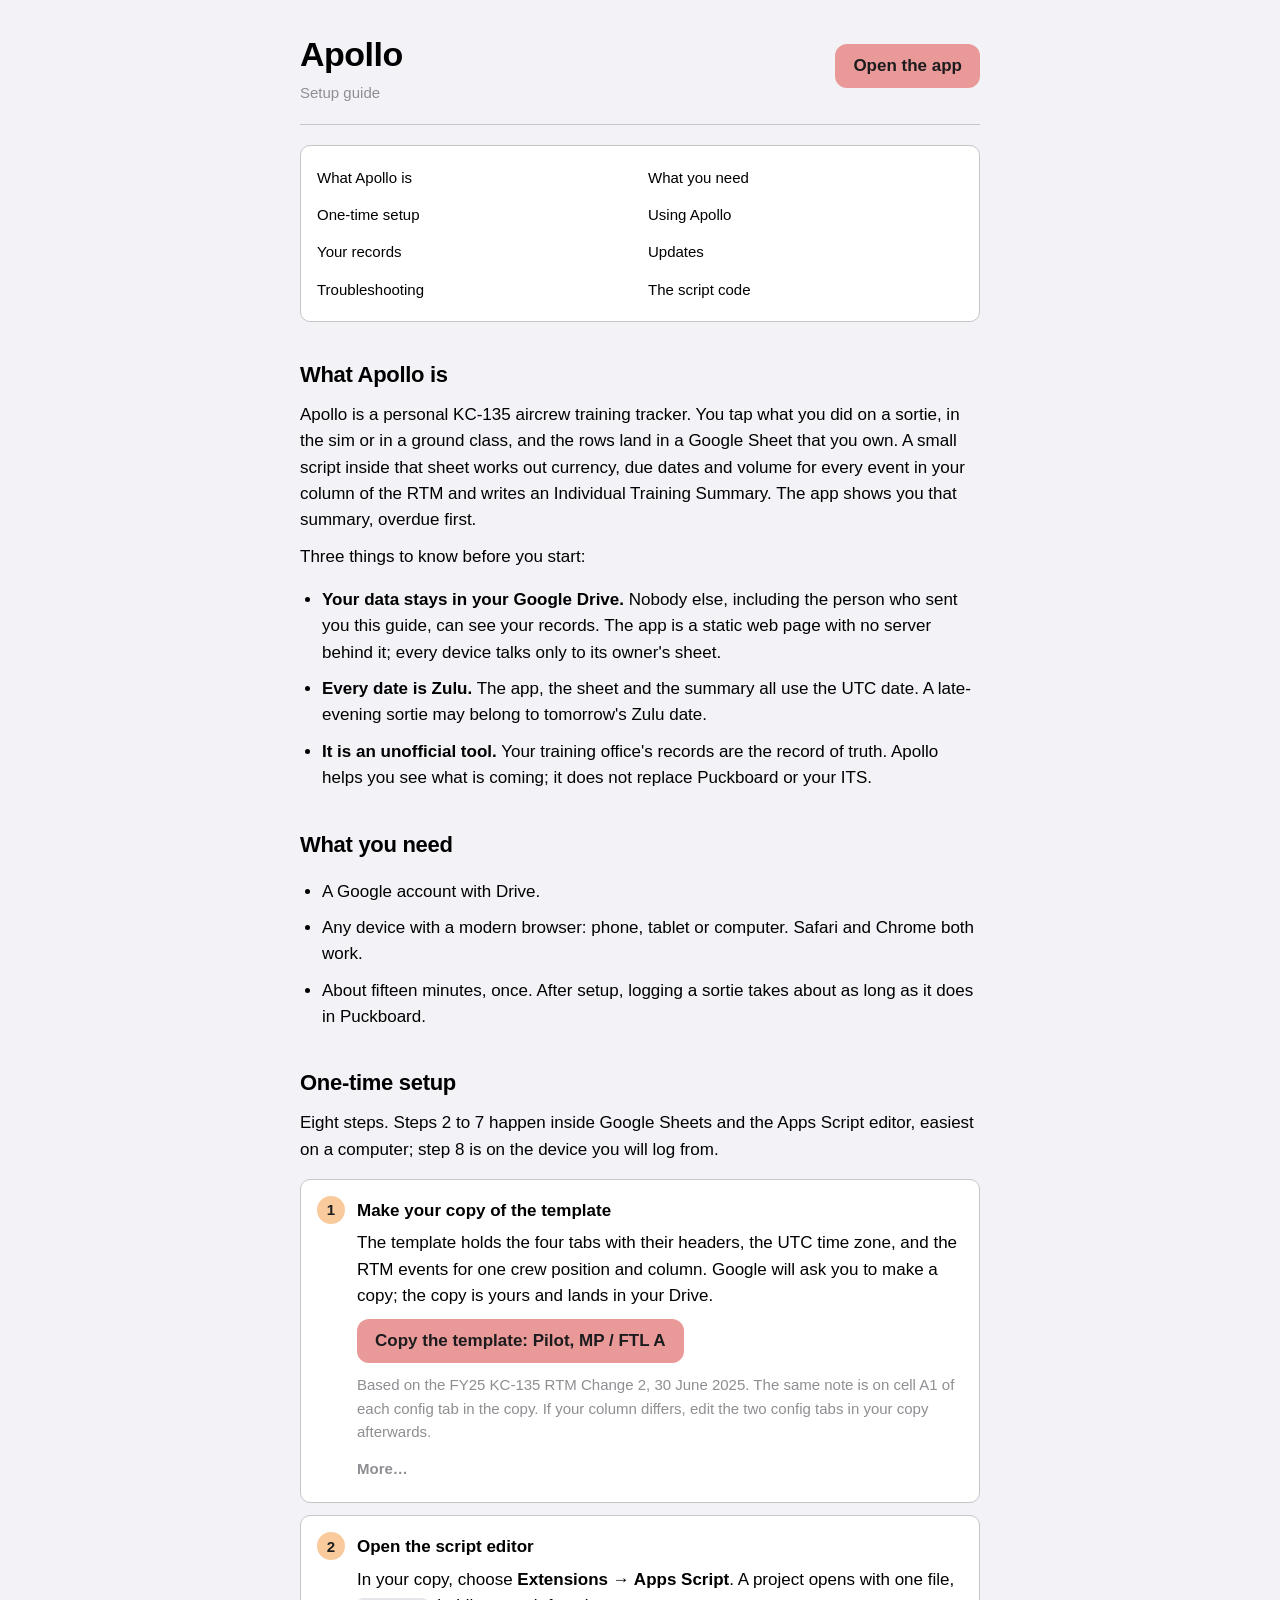
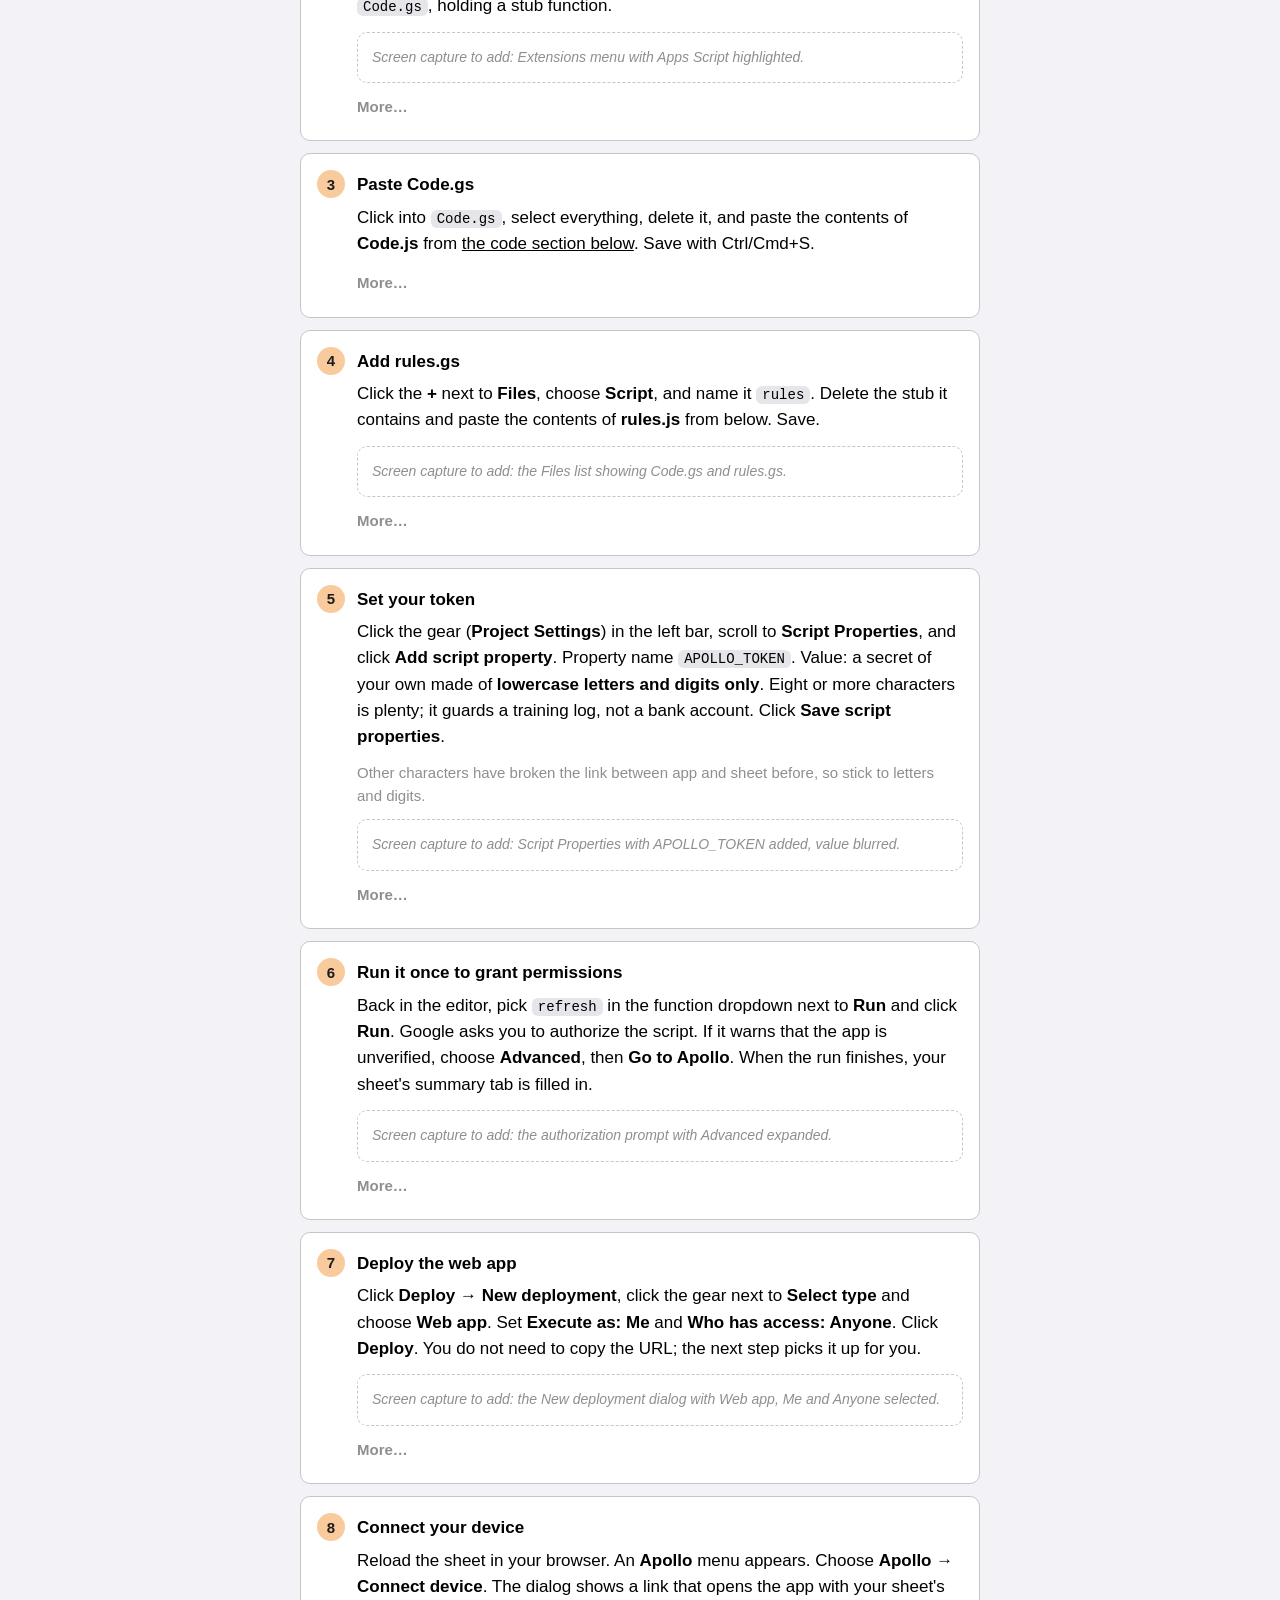
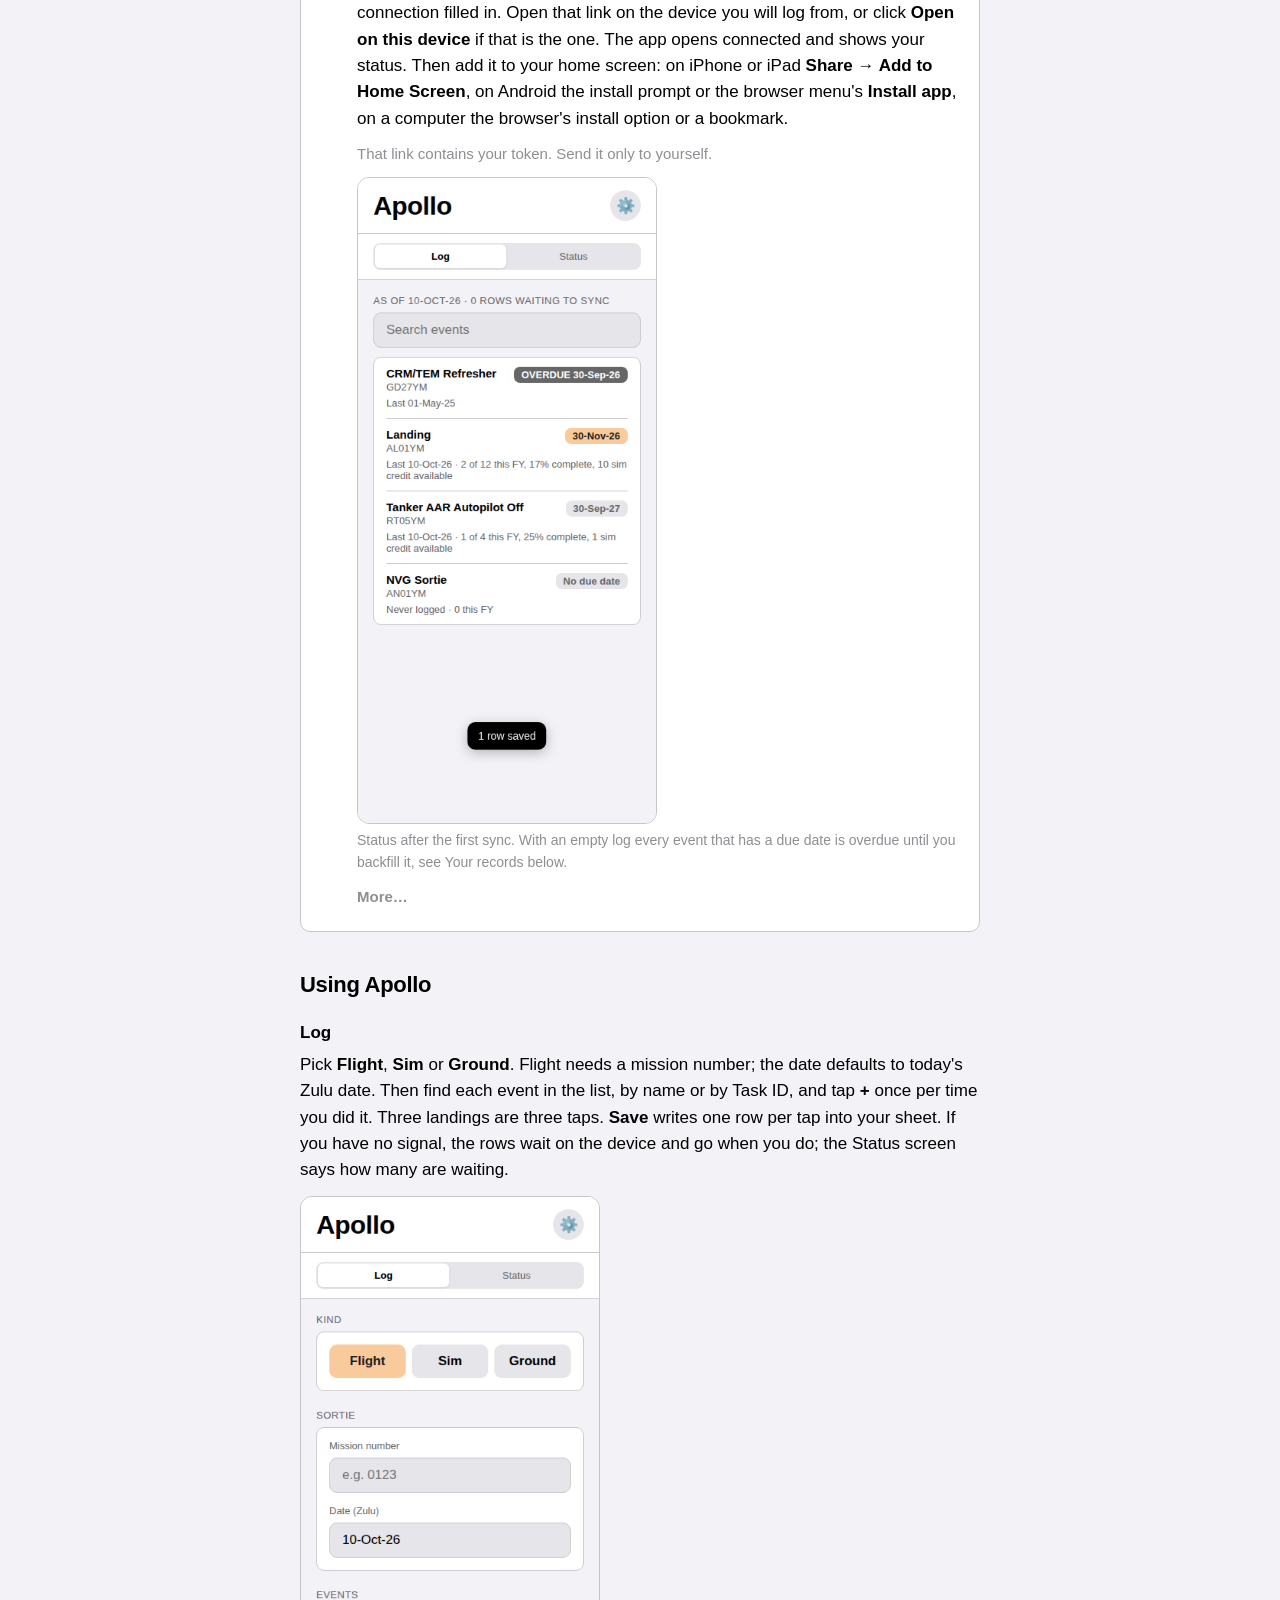
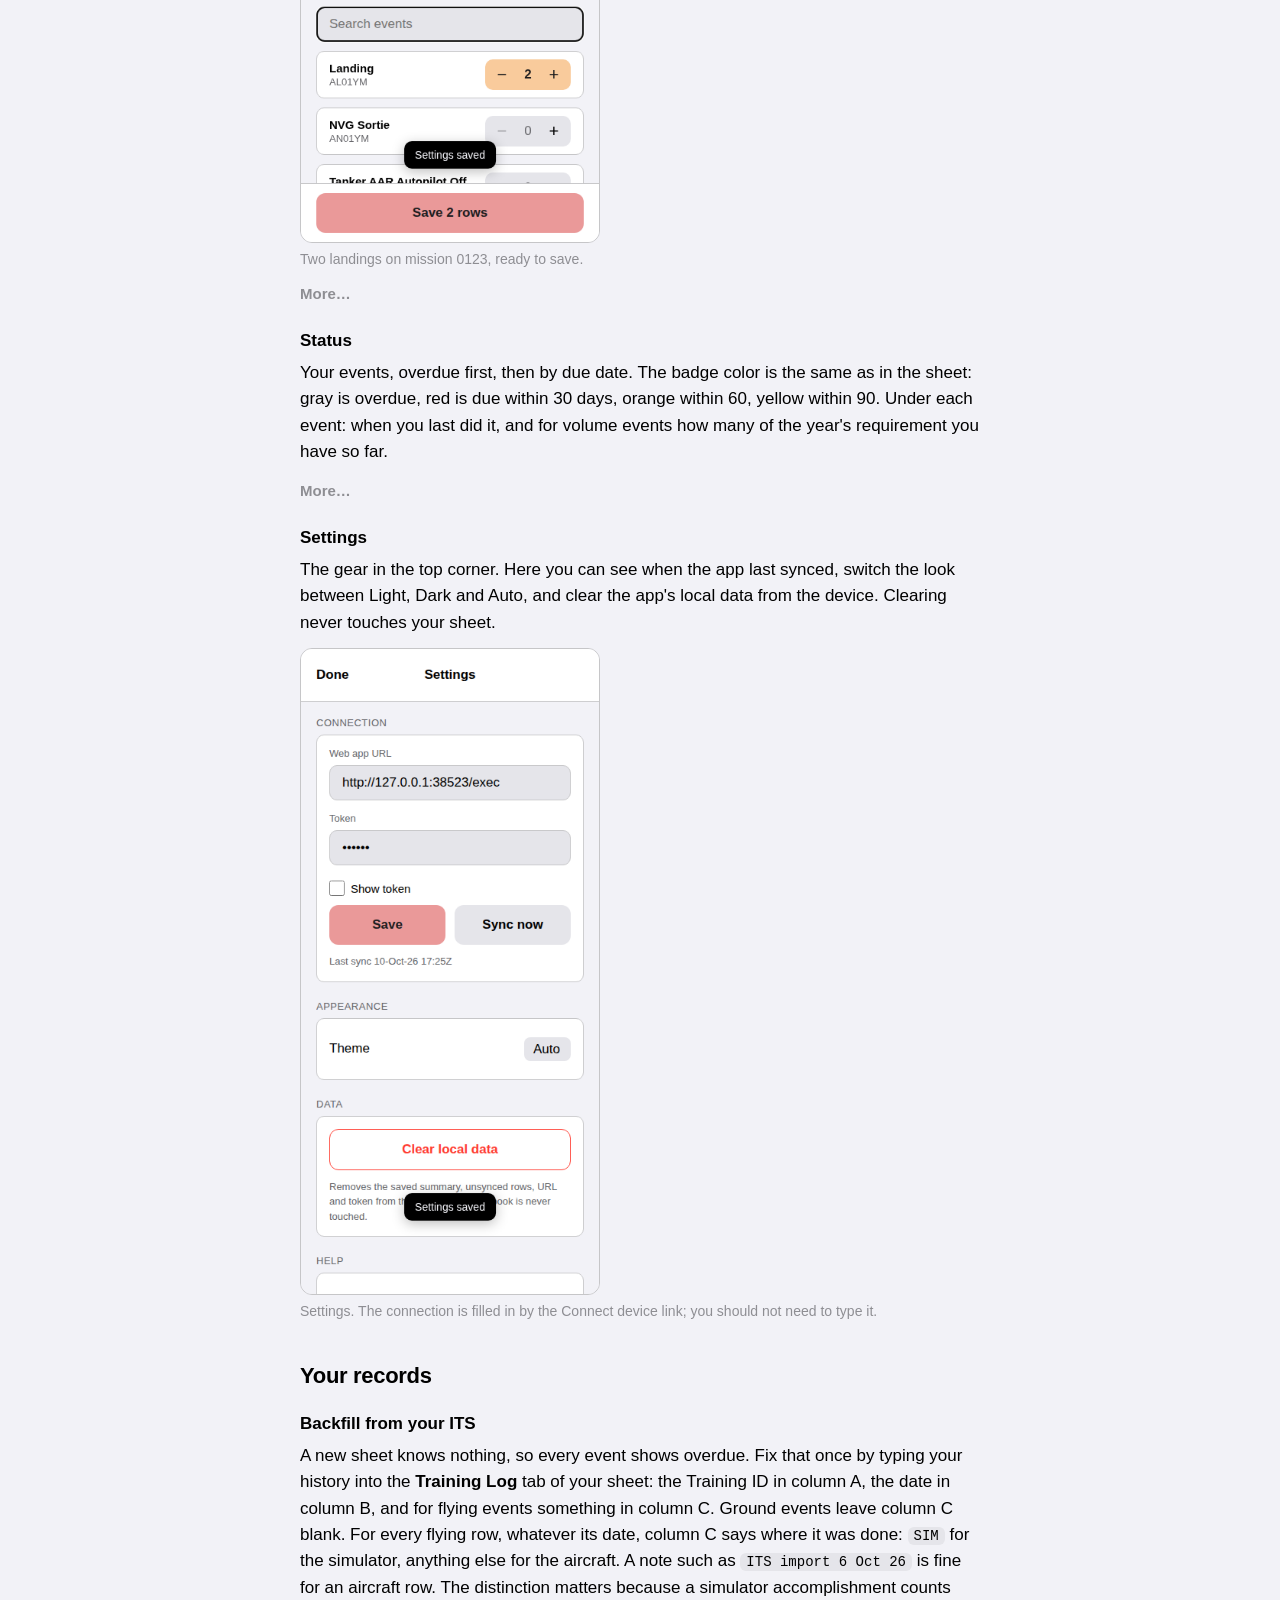
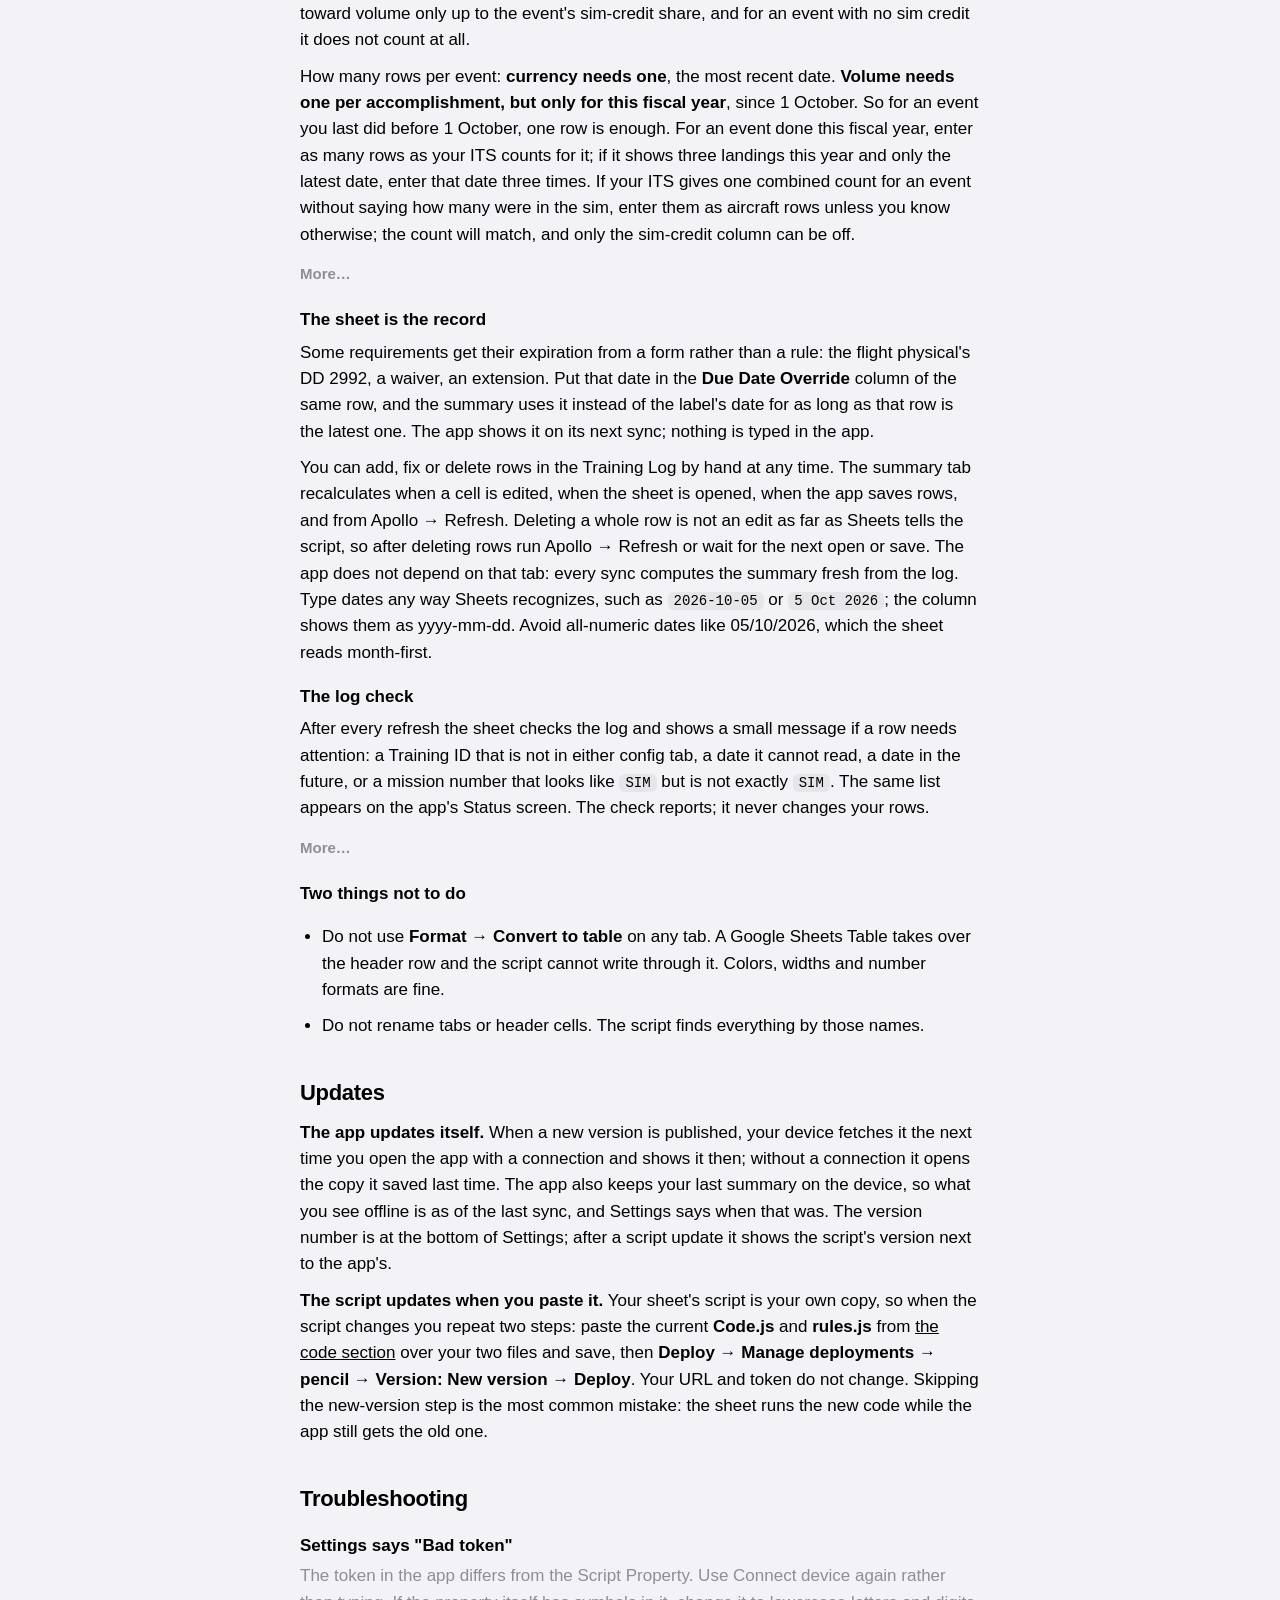
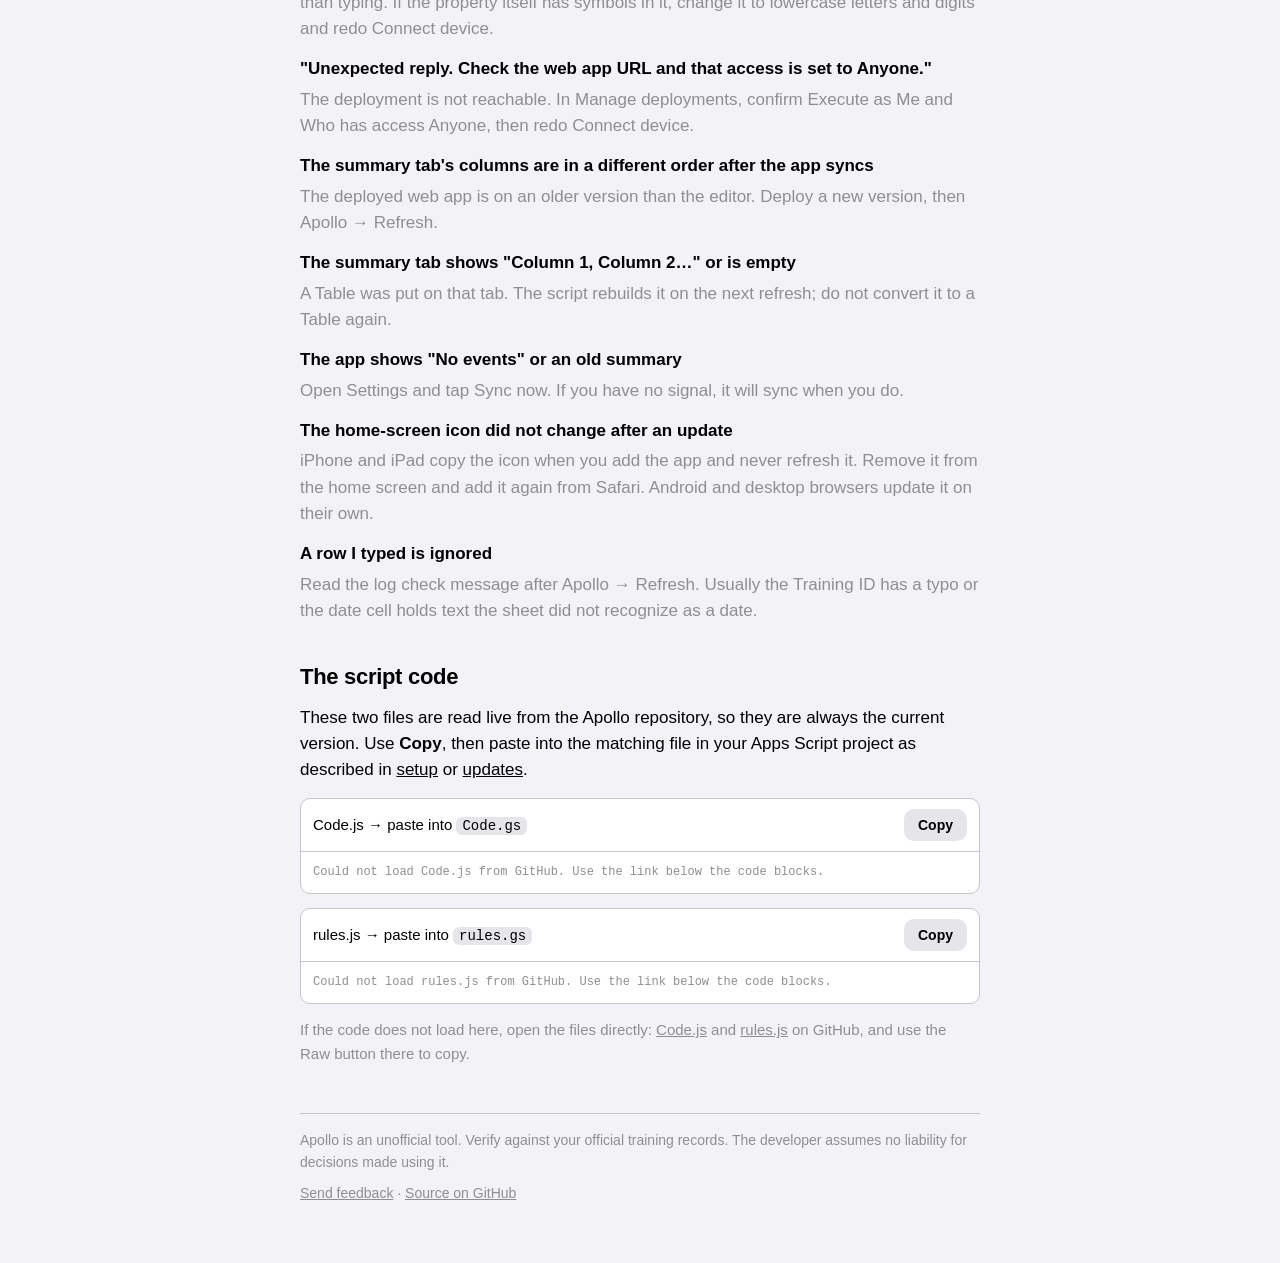
==== commit f79a6425: "Seven Codex findings: tabs share the connection, safer summary write, one counting rule App version " ====
--- a/app/guide/index.html
+++ b/app/guide/index.html
@@ -150,7 +150,7 @@
 <section id="records">
   <h2>Your records</h2>
   <h3>Backfill from your ITS</h3>
-  <p>A new sheet knows nothing, so every event shows overdue. Fix that once by typing your history into the <b>Training Log</b> tab of your sheet: the Training ID in column A, the date in column B, and for flying events something in column C. Ground events leave column C blank. For a flying row dated this fiscal year, column C matters: write <code>SIM</code> if that accomplishment was in the simulator, anything else if it was in the aircraft, because the summary counts sim rows toward volume only up to the event's sim-credit share. For a flying row dated before 1 October the text does not matter, so write a note to your future self such as <code>ITS import 6 Oct 26</code>.</p>
+  <p>A new sheet knows nothing, so every event shows overdue. Fix that once by typing your history into the <b>Training Log</b> tab of your sheet: the Training ID in column A, the date in column B, and for flying events something in column C. Ground events leave column C blank. For every flying row, whatever its date, column C says where it was done: <code>SIM</code> for the simulator, anything else for the aircraft. A note such as <code>ITS import 6 Oct 26</code> is fine for an aircraft row. The distinction matters because a simulator accomplishment counts toward volume only up to the event's sim-credit share, and for an event with no sim credit it does not count at all.</p>
   <p>How many rows per event: <b>currency needs one</b>, the most recent date. <b>Volume needs one per accomplishment, but only for this fiscal year</b>, since 1 October. So for an event you last did before 1 October, one row is enough. For an event done this fiscal year, enter as many rows as your ITS counts for it; if it shows three landings this year and only the latest date, enter that date three times. If your ITS gives one combined count for an event without saying how many were in the sim, enter them as aircraft rows unless you know otherwise; the count will match, and only the sim-credit column can be off.</p>
   <details><summary>More</summary>
     <p>Why the difference: the summary's due date comes from the latest row, so one row sets it. The volume column counts rows dated in the current fiscal year, so each accomplishment needs its own row, exactly as it would if you had logged the sortie in the app. Rows dated before 1 October affect nothing but currency, which is why last year's totals do not need re-creating.</p>
